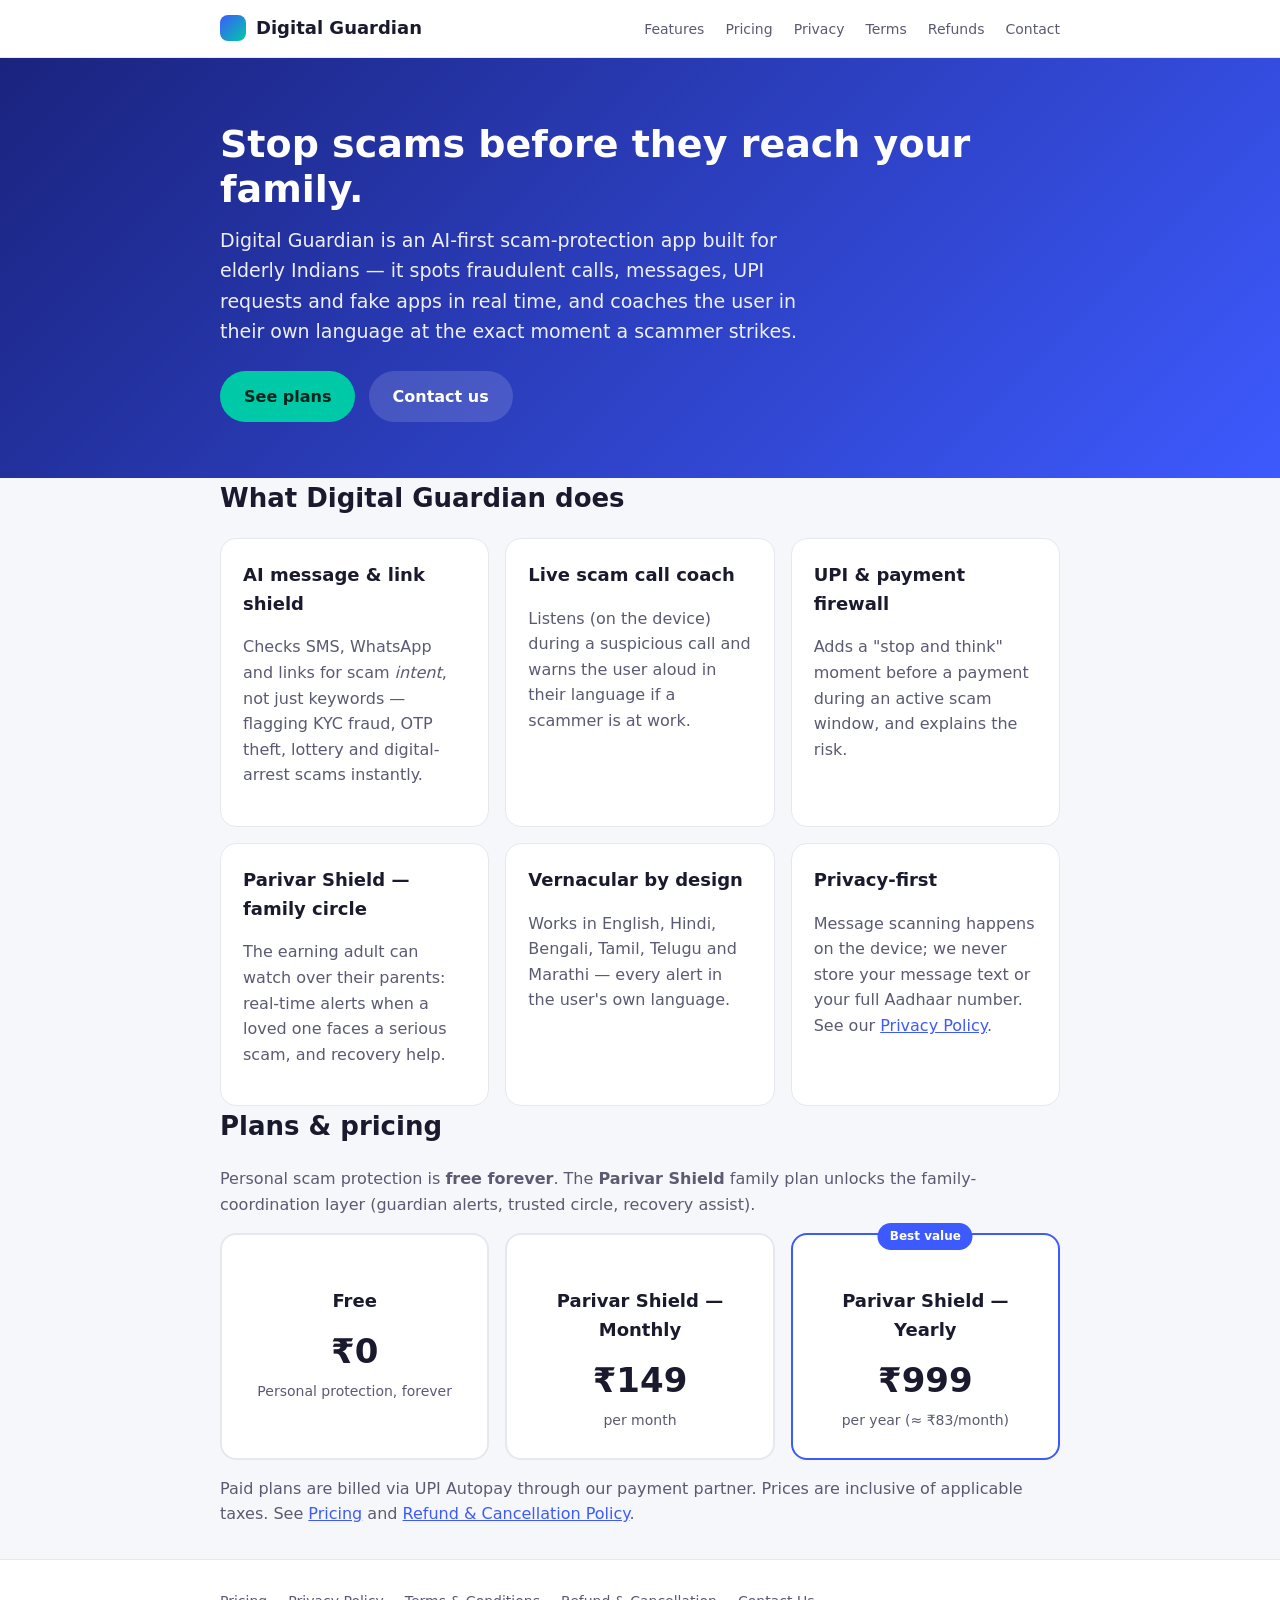
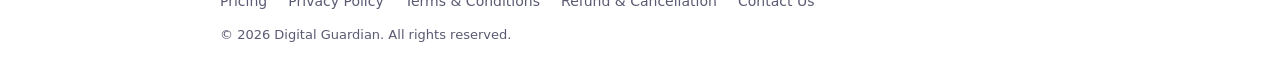
==== index.html @ ddc05018 "Digital Guardian verification website for Razorpay activation Static site with all six sections Razo" ====
<!DOCTYPE html>
<html lang="en">
<head>
  <meta charset="UTF-8" />
  <meta name="viewport" content="width=device-width, initial-scale=1.0" />
  <title>Digital Guardian — AI scam protection for Indian families</title>
  <meta name="description" content="Digital Guardian protects elderly Indians from scams with on-device AI, real-time call & message coaching, and a family safety circle. Free personal protection; Parivar Shield family plan ₹149/month or ₹999/year." />
  <link rel="stylesheet" href="styles.css" />
</head>
<body>
  <header>
    <nav>
      <a class="brand" href="index.html"><span class="dot"></span> Digital Guardian</a>
      <div class="links">
        <a href="index.html#features">Features</a>
        <a href="pricing.html">Pricing</a>
        <a href="privacy.html">Privacy</a>
        <a href="terms.html">Terms</a>
        <a href="refunds.html">Refunds</a>
        <a href="contact.html">Contact</a>
      </div>
    </nav>
  </header>

  <div class="hero">
    <div class="container">
      <h1>Stop scams before they reach your family.</h1>
      <p>Digital Guardian is an AI-first scam-protection app built for elderly Indians — it spots fraudulent calls, messages, UPI requests and fake apps in real time, and coaches the user in their own language at the exact moment a scammer strikes.</p>
      <a class="btn" href="pricing.html">See plans</a>
      <a class="btn secondary" href="contact.html">Contact us</a>
    </div>
  </div>

  <section id="features" class="container">
    <h2>What Digital Guardian does</h2>
    <div class="grid">
      <div class="card">
        <h3>AI message &amp; link shield</h3>
        <p class="muted">Checks SMS, WhatsApp and links for scam <em>intent</em>, not just keywords — flagging KYC fraud, OTP theft, lottery and digital-arrest scams instantly.</p>
      </div>
      <div class="card">
        <h3>Live scam call coach</h3>
        <p class="muted">Listens (on the device) during a suspicious call and warns the user aloud in their language if a scammer is at work.</p>
      </div>
      <div class="card">
        <h3>UPI &amp; payment firewall</h3>
        <p class="muted">Adds a "stop and think" moment before a payment during an active scam window, and explains the risk.</p>
      </div>
      <div class="card">
        <h3>Parivar Shield — family circle</h3>
        <p class="muted">The earning adult can watch over their parents: real-time alerts when a loved one faces a serious scam, and recovery help.</p>
      </div>
      <div class="card">
        <h3>Vernacular by design</h3>
        <p class="muted">Works in English, Hindi, Bengali, Tamil, Telugu and Marathi — every alert in the user's own language.</p>
      </div>
      <div class="card">
        <h3>Privacy-first</h3>
        <p class="muted">Message scanning happens on the device; we never store your message text or your full Aadhaar number. See our <a href="privacy.html">Privacy Policy</a>.</p>
      </div>
    </div>
  </section>

  <section class="container">
    <h2>Plans &amp; pricing</h2>
    <p class="muted">Personal scam protection is <strong>free forever</strong>. The <strong>Parivar Shield</strong> family plan unlocks the family-coordination layer (guardian alerts, trusted circle, recovery assist).</p>
    <div class="plans">
      <div class="plan">
        <h3>Free</h3>
        <div class="price">₹0</div>
        <div class="per">Personal protection, forever</div>
      </div>
      <div class="plan">
        <h3>Parivar Shield — Monthly</h3>
        <div class="price">₹149</div>
        <div class="per">per month</div>
      </div>
      <div class="plan best">
        <span class="tag">Best value</span>
        <h3>Parivar Shield — Yearly</h3>
        <div class="price">₹999</div>
        <div class="per">per year (≈ ₹83/month)</div>
      </div>
    </div>
    <p class="muted" style="margin-top:16px">Paid plans are billed via UPI Autopay through our payment partner. Prices are inclusive of applicable taxes. See <a href="pricing.html">Pricing</a> and <a href="refunds.html">Refund &amp; Cancellation Policy</a>.</p>
  </section>

  <footer>
    <div class="container">
      <div class="links">
        <a href="pricing.html">Pricing</a>
        <a href="privacy.html">Privacy Policy</a>
        <a href="terms.html">Terms &amp; Conditions</a>
        <a href="refunds.html">Refund &amp; Cancellation</a>
        <a href="contact.html">Contact Us</a>
      </div>
      <div class="copy">© 2026 Digital Guardian. All rights reserved.</div>
    </div>
  </footer>
</body>
</html>
---- styles.css ----
:root {
  --indigo: #3D5AFE;
  --indigo-dark: #1A237E;
  --teal: #00C9A7;
  --ink: #1A1A2E;
  --muted: #5A5A72;
  --bg: #F6F7FB;
  --card: #FFFFFF;
  --border: #E6E8F0;
  --radius: 16px;
}
* { box-sizing: border-box; }
body {
  margin: 0;
  font-family: -apple-system, "Segoe UI", Roboto, "Noto Sans", system-ui, sans-serif;
  color: var(--ink);
  background: var(--bg);
  line-height: 1.6;
}
a { color: var(--indigo); }
.container { max-width: 880px; margin: 0 auto; padding: 0 20px; }

/* Header / nav */
header {
  background: var(--card);
  border-bottom: 1px solid var(--border);
  position: sticky; top: 0; z-index: 10;
}
nav {
  display: flex; align-items: center; justify-content: space-between;
  padding: 14px 20px; max-width: 880px; margin: 0 auto; flex-wrap: wrap; gap: 8px;
}
.brand { display: flex; align-items: center; gap: 10px; font-weight: 700; font-size: 18px; color: var(--ink); text-decoration: none; }
.brand .dot { width: 26px; height: 26px; border-radius: 8px; background: linear-gradient(135deg, var(--indigo), var(--teal)); display: inline-block; }
nav .links a { color: var(--muted); text-decoration: none; margin-left: 16px; font-size: 14px; font-weight: 500; }
nav .links a:hover { color: var(--indigo); }

/* Hero */
.hero { background: linear-gradient(135deg, var(--indigo-dark), var(--indigo)); color: #fff; padding: 64px 0 56px; }
.hero h1 { font-size: 38px; margin: 0 0 12px; line-height: 1.2; }
.hero p { font-size: 19px; opacity: 0.92; margin: 0 0 24px; max-width: 620px; }
.btn { display: inline-block; background: var(--teal); color: #03241d; font-weight: 700; padding: 13px 24px; border-radius: 999px; text-decoration: none; }
.btn.secondary { background: rgba(255,255,255,0.14); color: #fff; margin-left: 8px; }

/* Sections */
section { padding: 48px 0; }
h2 { font-size: 26px; margin: 0 0 18px; }
h3 { font-size: 18px; margin: 26px 0 8px; }
.grid { display: grid; grid-template-columns: repeat(auto-fit, minmax(220px, 1fr)); gap: 16px; }
.card { background: var(--card); border: 1px solid var(--border); border-radius: var(--radius); padding: 22px; }
.card h3 { margin-top: 0; }
.muted { color: var(--muted); }

/* Pricing */
.plans { display: grid; grid-template-columns: repeat(auto-fit, minmax(240px, 1fr)); gap: 16px; }
.plan { background: var(--card); border: 2px solid var(--border); border-radius: var(--radius); padding: 26px; text-align: center; }
.plan.best { border-color: var(--indigo); position: relative; }
.plan .price { font-size: 34px; font-weight: 800; margin: 8px 0 2px; }
.plan .per { color: var(--muted); font-size: 14px; }
.tag { position: absolute; top: -12px; left: 50%; transform: translateX(-50%); background: var(--indigo); color: #fff; font-size: 12px; font-weight: 700; padding: 4px 12px; border-radius: 999px; }

/* Legal pages */
.legal { background: var(--card); border: 1px solid var(--border); border-radius: var(--radius); padding: 32px; margin: 32px 0; }
.legal h1 { font-size: 30px; margin-top: 0; }
.legal h2 { font-size: 20px; margin-top: 28px; }
.legal .updated { color: var(--muted); font-size: 14px; margin-bottom: 24px; }
.placeholder { background: #FFF4D6; border-radius: 4px; padding: 1px 6px; font-weight: 600; }
table.facts { width: 100%; border-collapse: collapse; }
table.facts td { padding: 8px 10px; border-bottom: 1px solid var(--border); vertical-align: top; }
table.facts td:first-child { font-weight: 600; width: 180px; }

/* Footer */
footer { border-top: 1px solid var(--border); background: var(--card); padding: 28px 0; margin-top: 32px; }
footer .links a { color: var(--muted); text-decoration: none; margin-right: 16px; font-size: 14px; }
footer .copy { color: var(--muted); font-size: 13px; margin-top: 12px; }
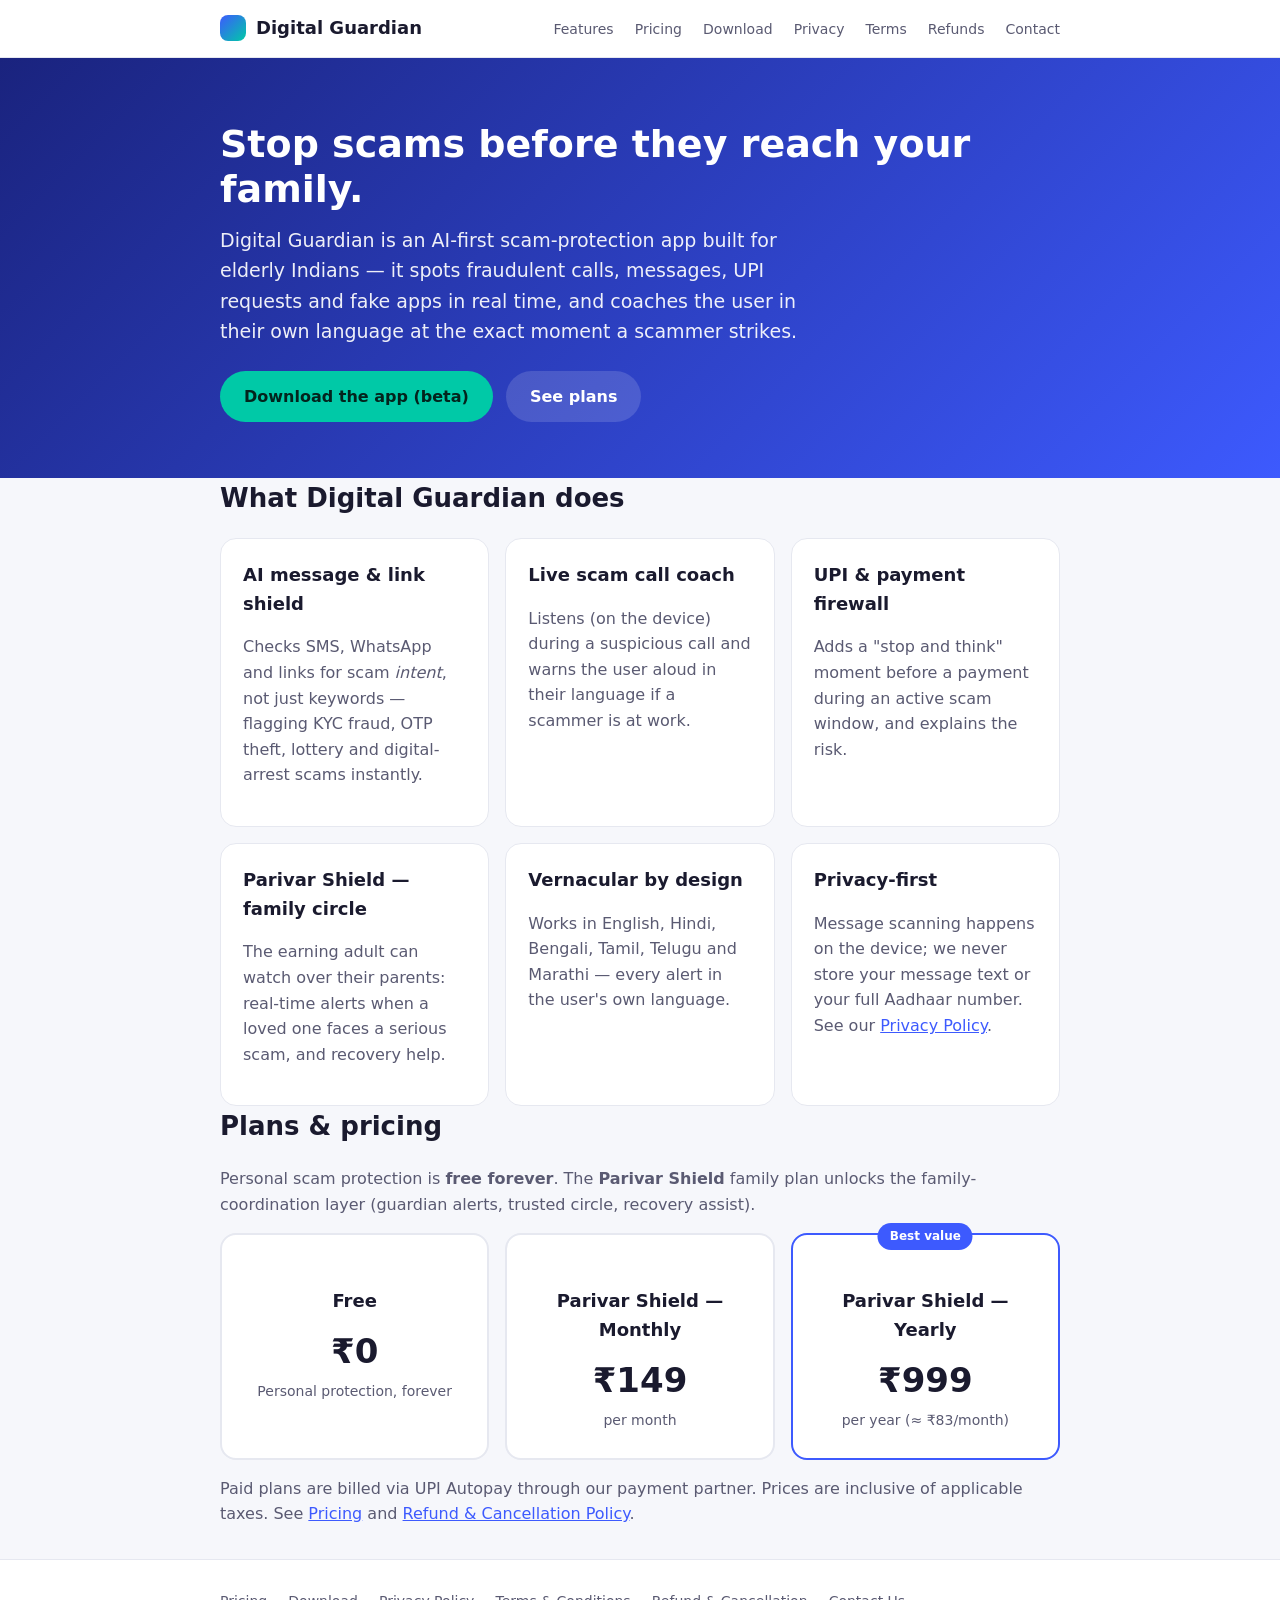
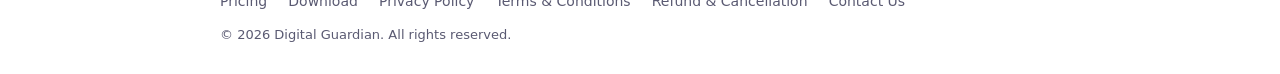
==== commit 04356c00: "Add Download page + nav/footer links; hero CTA now points to the beta download Co-Authored-By: Claud" ====
--- a/index.html
+++ b/index.html
@@ -14,6 +14,7 @@
       <div class="links">
         <a href="index.html#features">Features</a>
         <a href="pricing.html">Pricing</a>
+        <a href="download.html">Download</a>
         <a href="privacy.html">Privacy</a>
         <a href="terms.html">Terms</a>
         <a href="refunds.html">Refunds</a>
@@ -26,8 +27,8 @@
     <div class="container">
       <h1>Stop scams before they reach your family.</h1>
       <p>Digital Guardian is an AI-first scam-protection app built for elderly Indians — it spots fraudulent calls, messages, UPI requests and fake apps in real time, and coaches the user in their own language at the exact moment a scammer strikes.</p>
-      <a class="btn" href="pricing.html">See plans</a>
-      <a class="btn secondary" href="contact.html">Contact us</a>
+      <a class="btn" href="download.html">Download the app (beta)</a>
+      <a class="btn secondary" href="pricing.html">See plans</a>
     </div>
   </div>
 
@@ -89,6 +90,7 @@
     <div class="container">
       <div class="links">
         <a href="pricing.html">Pricing</a>
+        <a href="download.html">Download</a>
         <a href="privacy.html">Privacy Policy</a>
         <a href="terms.html">Terms &amp; Conditions</a>
         <a href="refunds.html">Refund &amp; Cancellation</a>
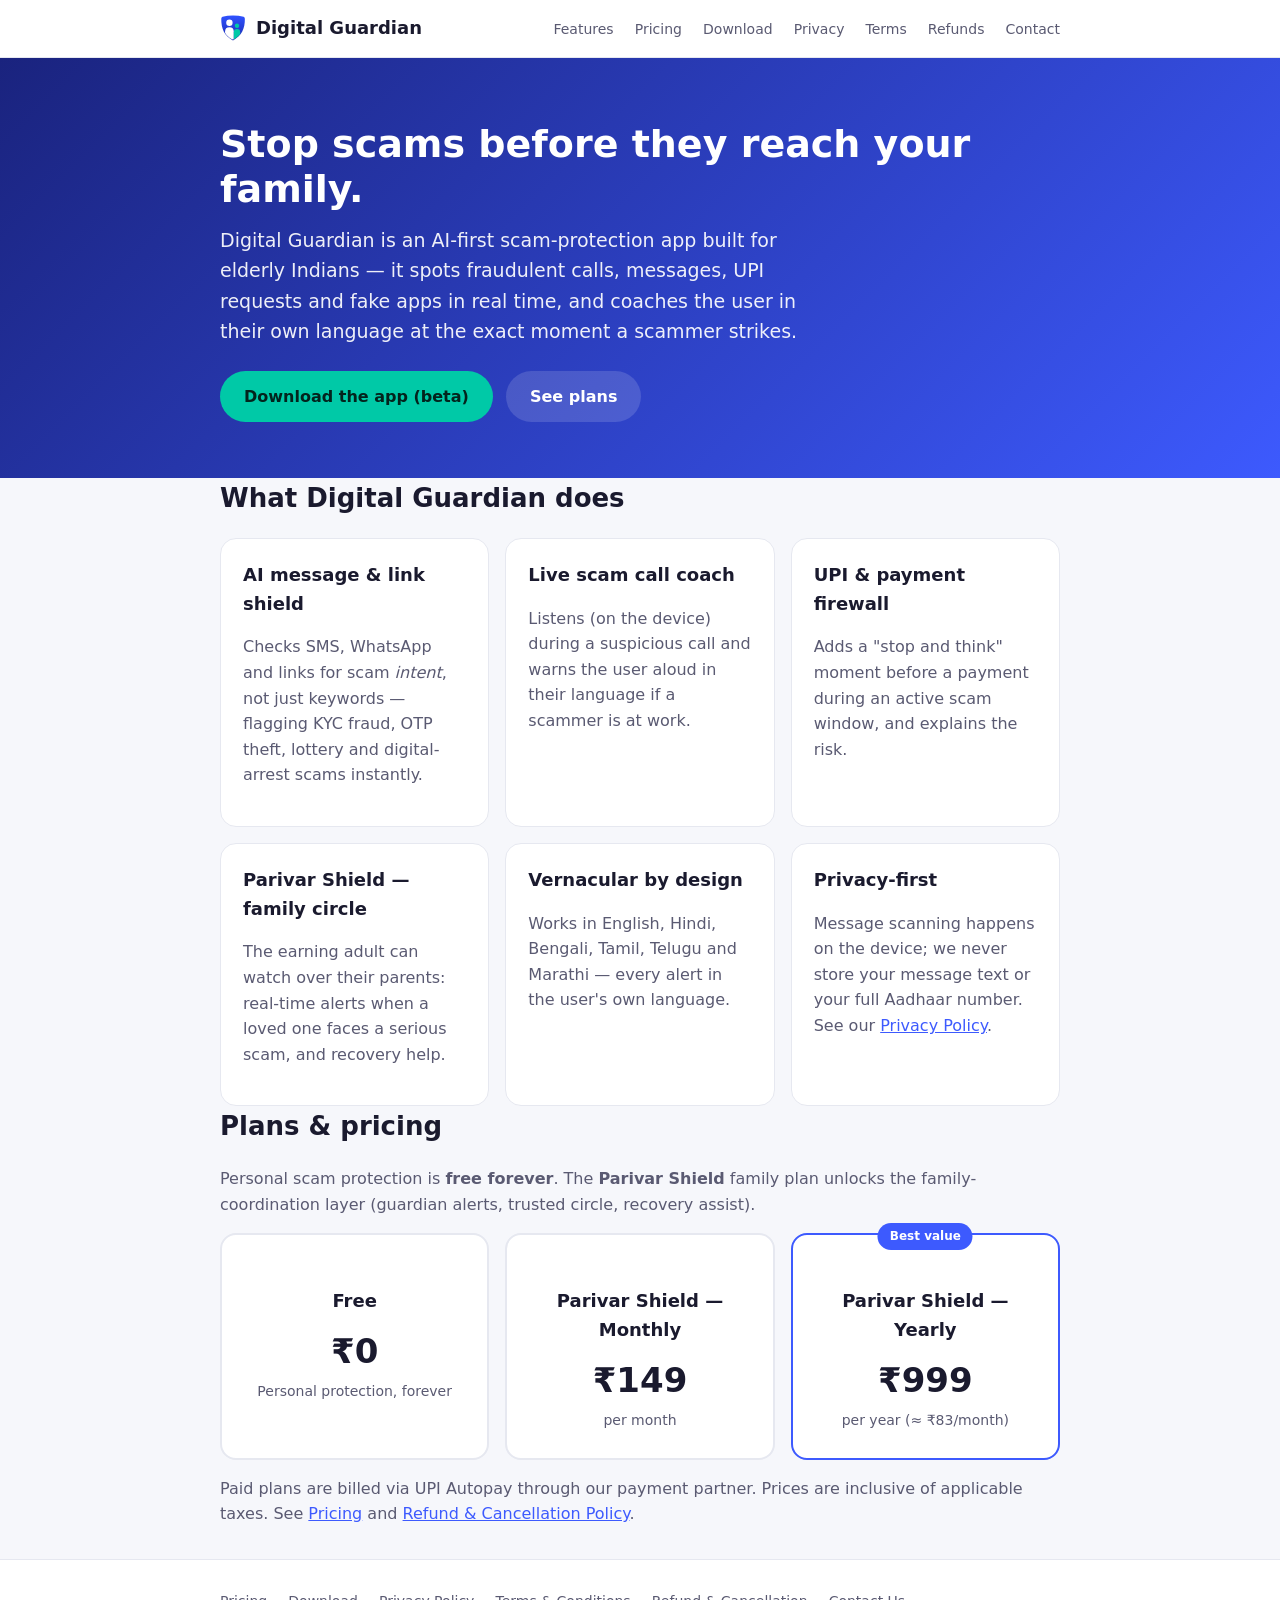
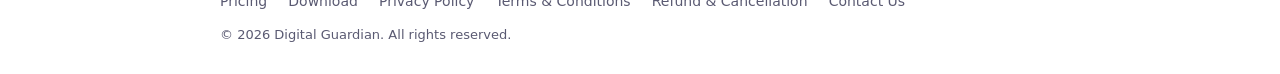
==== commit 4b6cdd53: "New 'Guardian Embrace' logo: SVG mark in nav + favicon on all pages Co-Authored-By: Claude Fable 5 <" ====
--- a/index.html
+++ b/index.html
@@ -5,12 +5,13 @@
   <meta name="viewport" content="width=device-width, initial-scale=1.0" />
   <title>Digital Guardian — AI scam protection for Indian families</title>
   <meta name="description" content="Digital Guardian protects elderly Indians from scams with on-device AI, real-time call & message coaching, and a family safety circle. Free personal protection; Parivar Shield family plan ₹149/month or ₹999/year." />
+  <link rel="icon" type="image/png" href="favicon.png" />
   <link rel="stylesheet" href="styles.css" />
 </head>
 <body>
   <header>
     <nav>
-      <a class="brand" href="index.html"><span class="dot"></span> Digital Guardian</a>
+      <a class="brand" href="index.html"><img class="mark" src="logo.svg" alt="" width="26" height="26"/> Digital Guardian</a>
       <div class="links">
         <a href="index.html#features">Features</a>
         <a href="pricing.html">Pricing</a>
--- a/styles.css
+++ b/styles.css
@@ -32,6 +32,7 @@
 }
 .brand { display: flex; align-items: center; gap: 10px; font-weight: 700; font-size: 18px; color: var(--ink); text-decoration: none; }
 .brand .dot { width: 26px; height: 26px; border-radius: 8px; background: linear-gradient(135deg, var(--indigo), var(--teal)); display: inline-block; }
+.brand .mark { width: 26px; height: 26px; display: inline-block; }
 nav .links a { color: var(--muted); text-decoration: none; margin-left: 16px; font-size: 14px; font-weight: 500; }
 nav .links a:hover { color: var(--indigo); }
 
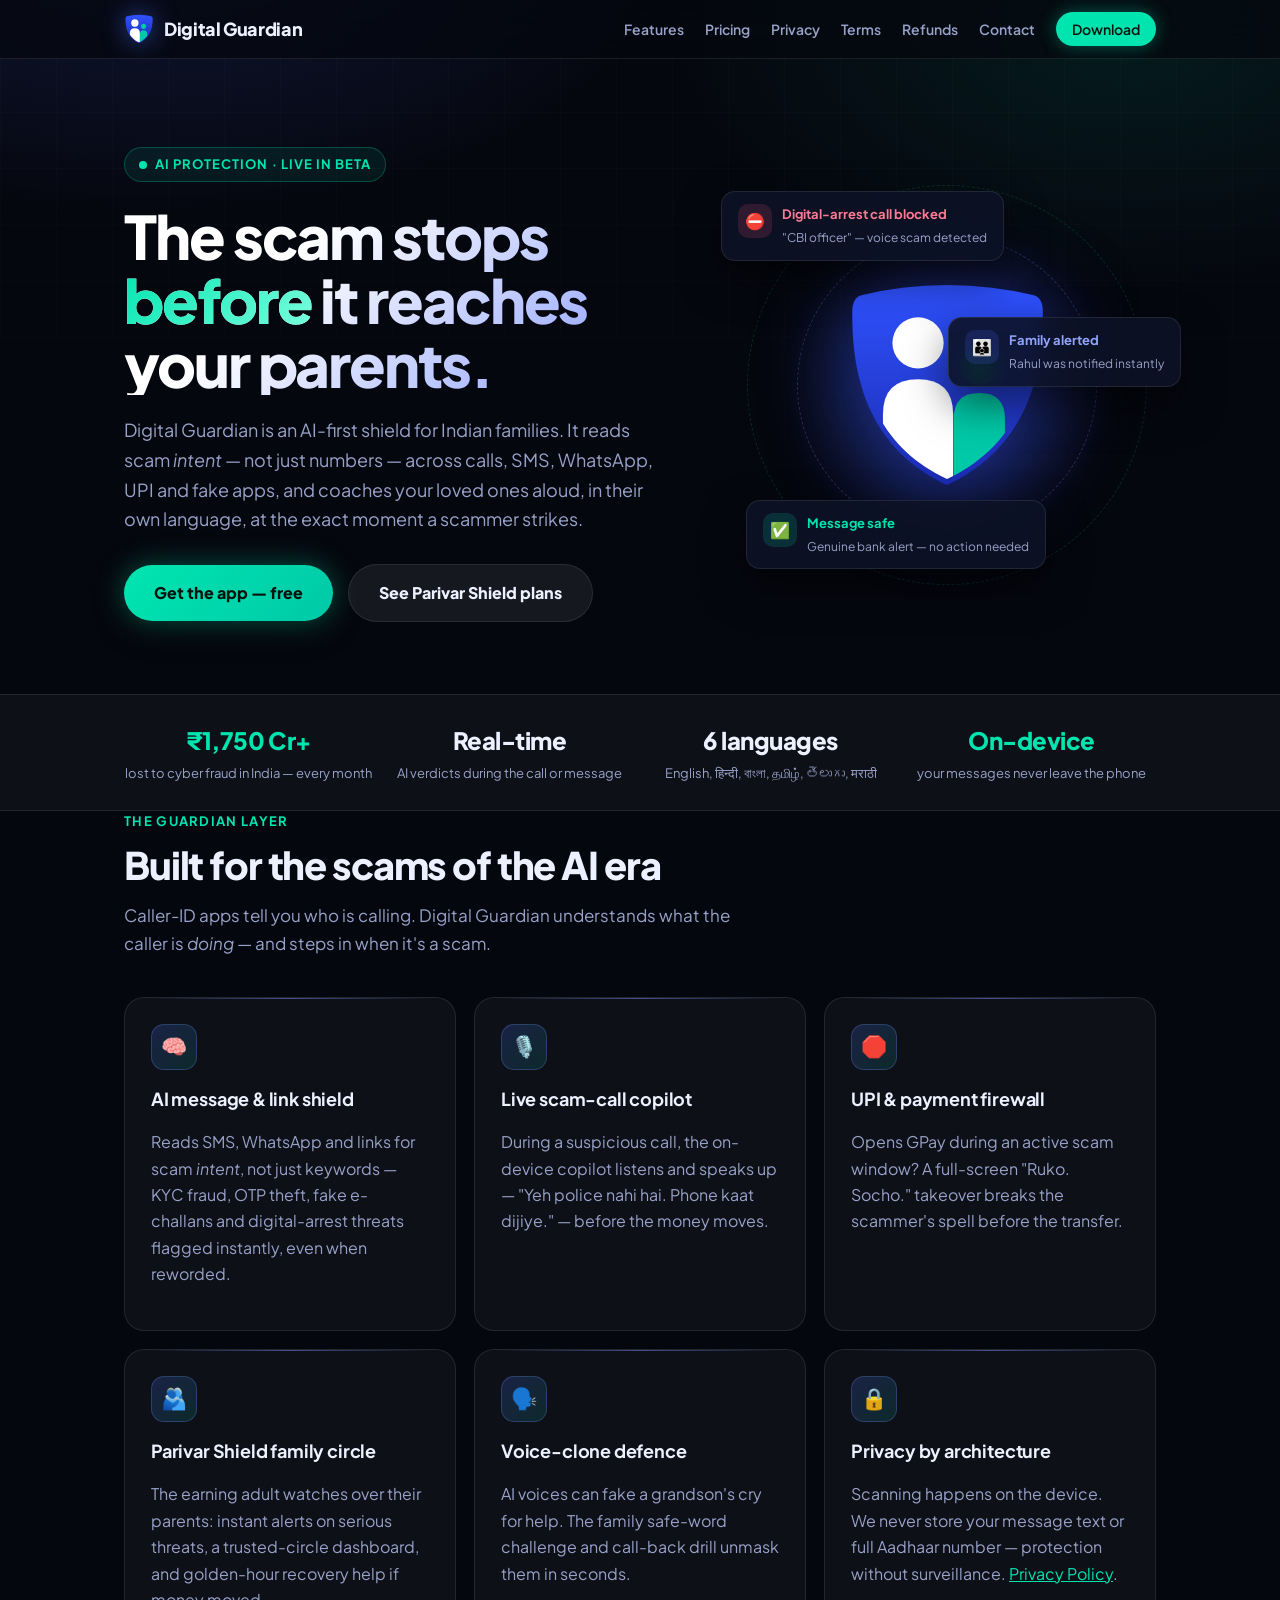
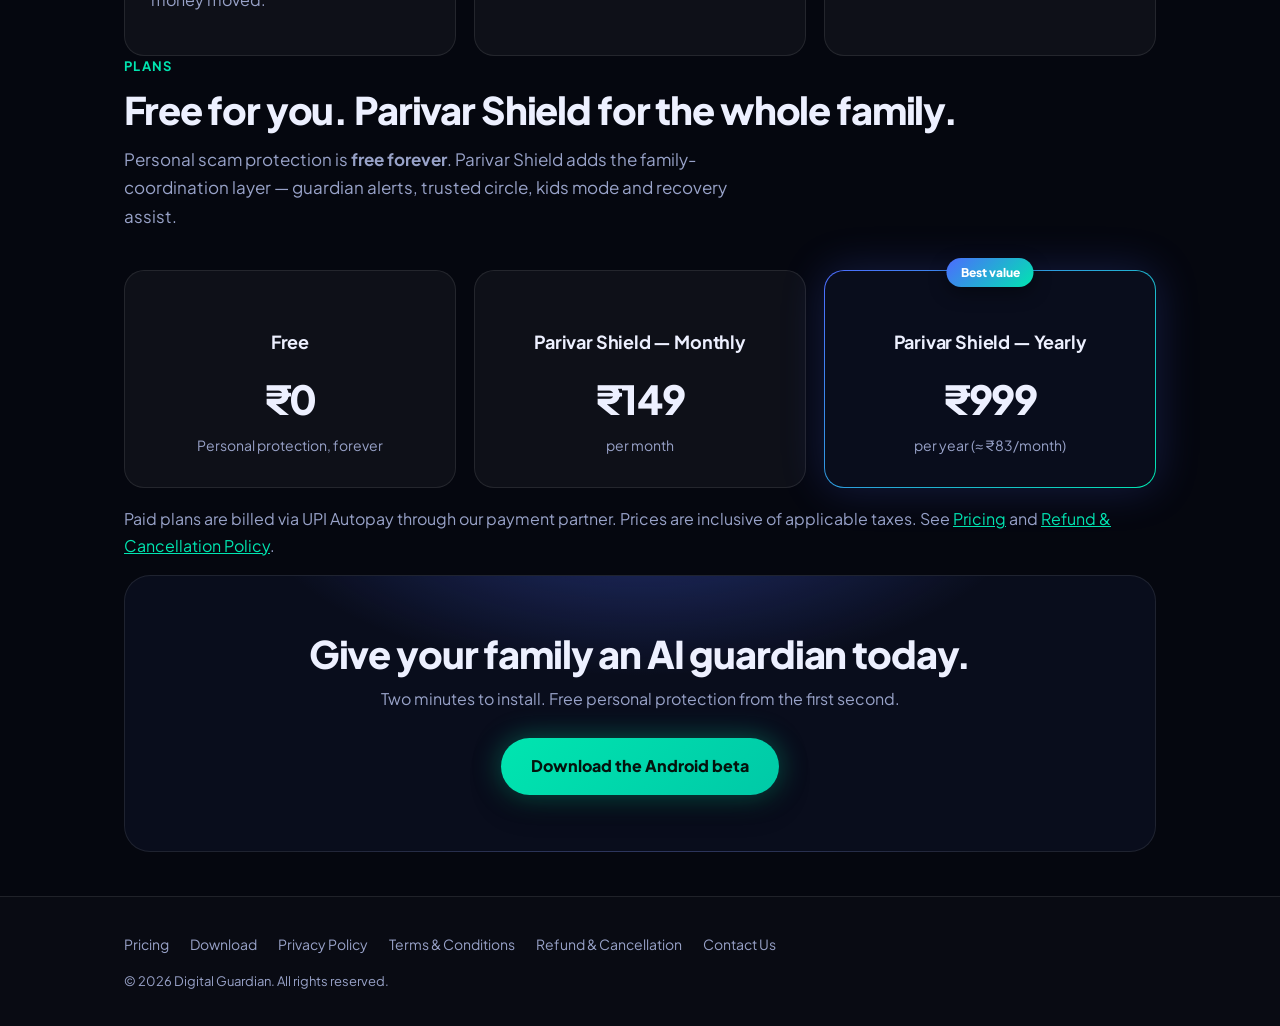
==== commit ddc35515: "Next-gen dark redesign: glowing hero with live-defence visual, glass cards, stat strip, scroll revea" ====
--- a/index.html
+++ b/index.html
@@ -11,80 +11,127 @@
 <body>
   <header>
     <nav>
-      <a class="brand" href="index.html"><img class="mark" src="logo.svg" alt="" width="26" height="26"/> Digital Guardian</a>
+      <a class="brand" href="index.html"><img class="mark" src="logo.svg" alt="" width="30" height="30"/> Digital Guardian</a>
       <div class="links">
         <a href="index.html#features">Features</a>
         <a href="pricing.html">Pricing</a>
-        <a href="download.html">Download</a>
         <a href="privacy.html">Privacy</a>
         <a href="terms.html">Terms</a>
         <a href="refunds.html">Refunds</a>
         <a href="contact.html">Contact</a>
+        <a class="cta" href="download.html">Download</a>
       </div>
     </nav>
   </header>
 
   <div class="hero">
     <div class="container">
-      <h1>Stop scams before they reach your family.</h1>
-      <p>Digital Guardian is an AI-first scam-protection app built for elderly Indians — it spots fraudulent calls, messages, UPI requests and fake apps in real time, and coaches the user in their own language at the exact moment a scammer strikes.</p>
-      <a class="btn" href="download.html">Download the app (beta)</a>
-      <a class="btn secondary" href="pricing.html">See plans</a>
+      <div>
+        <span class="eyebrow"><span class="pulse"></span> AI protection · Live in beta</span>
+        <h1>The scam stops <span class="accent">before</span> it reaches your parents.</h1>
+        <p>Digital Guardian is an AI-first shield for Indian families. It reads scam <em>intent</em> — not just numbers — across calls, SMS, WhatsApp, UPI and fake apps, and coaches your loved ones aloud, in their own language, at the exact moment a scammer strikes.</p>
+        <a class="btn" href="download.html">Get the app — free</a>
+        <a class="btn secondary" href="pricing.html">See Parivar Shield plans</a>
+      </div>
+      <div class="defence" aria-hidden="true">
+        <div class="halo"></div>
+        <div class="ring r1"></div>
+        <div class="ring r2"></div>
+        <img class="shield-img" src="logo.svg" alt="" />
+        <div class="alert-card blocked">
+          <div class="ico">⛔</div>
+          <div><p class="t">Digital-arrest call blocked</p><p class="s">"CBI officer" — voice scam detected</p></div>
+        </div>
+        <div class="alert-card family">
+          <div class="ico">👪</div>
+          <div><p class="t">Family alerted</p><p class="s">Rahul was notified instantly</p></div>
+        </div>
+        <div class="alert-card safe">
+          <div class="ico">✅</div>
+          <div><p class="t">Message safe</p><p class="s">Genuine bank alert — no action needed</p></div>
+        </div>
+      </div>
+    </div>
+  </div>
+
+  <div class="stats">
+    <div class="container">
+      <div class="stat"><div class="n"><span class="hl">₹1,750 Cr+</span></div><div class="l">lost to cyber fraud in India — every month</div></div>
+      <div class="stat"><div class="n">Real-time</div><div class="l">AI verdicts during the call or message</div></div>
+      <div class="stat"><div class="n">6 languages</div><div class="l">English, हिन्दी, বাংলা, தமிழ், తెలుగు, मराठी</div></div>
+      <div class="stat"><div class="n"><span class="hl">On-device</span></div><div class="l">your messages never leave the phone</div></div>
     </div>
   </div>
 
   <section id="features" class="container">
-    <h2>What Digital Guardian does</h2>
+    <p class="kicker">The Guardian layer</p>
+    <h2>Built for the scams of the AI era</h2>
+    <p class="lede">Caller-ID apps tell you who is calling. Digital Guardian understands what the caller is <em>doing</em> — and steps in when it's a scam.</p>
     <div class="grid">
-      <div class="card">
+      <div class="card" data-reveal>
+        <div class="icon">🧠</div>
         <h3>AI message &amp; link shield</h3>
-        <p class="muted">Checks SMS, WhatsApp and links for scam <em>intent</em>, not just keywords — flagging KYC fraud, OTP theft, lottery and digital-arrest scams instantly.</p>
+        <p class="muted">Reads SMS, WhatsApp and links for scam <em>intent</em>, not just keywords — KYC fraud, OTP theft, fake e-challans and digital-arrest threats flagged instantly, even when reworded.</p>
       </div>
-      <div class="card">
-        <h3>Live scam call coach</h3>
-        <p class="muted">Listens (on the device) during a suspicious call and warns the user aloud in their language if a scammer is at work.</p>
+      <div class="card" data-reveal>
+        <div class="icon">🎙️</div>
+        <h3>Live scam-call copilot</h3>
+        <p class="muted">During a suspicious call, the on-device copilot listens and speaks up — "Yeh police nahi hai. Phone kaat dijiye." — before the money moves.</p>
       </div>
-      <div class="card">
+      <div class="card" data-reveal>
+        <div class="icon">🛑</div>
         <h3>UPI &amp; payment firewall</h3>
-        <p class="muted">Adds a "stop and think" moment before a payment during an active scam window, and explains the risk.</p>
+        <p class="muted">Opens GPay during an active scam window? A full-screen "Ruko. Socho." takeover breaks the scammer's spell before the transfer.</p>
       </div>
-      <div class="card">
-        <h3>Parivar Shield — family circle</h3>
-        <p class="muted">The earning adult can watch over their parents: real-time alerts when a loved one faces a serious scam, and recovery help.</p>
+      <div class="card" data-reveal>
+        <div class="icon">🫂</div>
+        <h3>Parivar Shield family circle</h3>
+        <p class="muted">The earning adult watches over their parents: instant alerts on serious threats, a trusted-circle dashboard, and golden-hour recovery help if money moved.</p>
       </div>
-      <div class="card">
-        <h3>Vernacular by design</h3>
-        <p class="muted">Works in English, Hindi, Bengali, Tamil, Telugu and Marathi — every alert in the user's own language.</p>
+      <div class="card" data-reveal>
+        <div class="icon">🗣️</div>
+        <h3>Voice-clone defence</h3>
+        <p class="muted">AI voices can fake a grandson's cry for help. The family safe-word challenge and call-back drill unmask them in seconds.</p>
       </div>
-      <div class="card">
-        <h3>Privacy-first</h3>
-        <p class="muted">Message scanning happens on the device; we never store your message text or your full Aadhaar number. See our <a href="privacy.html">Privacy Policy</a>.</p>
+      <div class="card" data-reveal>
+        <div class="icon">🔒</div>
+        <h3>Privacy by architecture</h3>
+        <p class="muted">Scanning happens on the device. We never store your message text or full Aadhaar number — protection without surveillance. <a href="privacy.html">Privacy Policy</a>.</p>
       </div>
     </div>
   </section>
 
   <section class="container">
-    <h2>Plans &amp; pricing</h2>
-    <p class="muted">Personal scam protection is <strong>free forever</strong>. The <strong>Parivar Shield</strong> family plan unlocks the family-coordination layer (guardian alerts, trusted circle, recovery assist).</p>
+    <p class="kicker">Plans</p>
+    <h2>Free for you. Parivar Shield for the whole family.</h2>
+    <p class="lede">Personal scam protection is <strong>free forever</strong>. Parivar Shield adds the family-coordination layer — guardian alerts, trusted circle, kids mode and recovery assist.</p>
     <div class="plans">
-      <div class="plan">
+      <div class="plan" data-reveal>
         <h3>Free</h3>
         <div class="price">₹0</div>
         <div class="per">Personal protection, forever</div>
       </div>
-      <div class="plan">
+      <div class="plan" data-reveal>
         <h3>Parivar Shield — Monthly</h3>
         <div class="price">₹149</div>
         <div class="per">per month</div>
       </div>
-      <div class="plan best">
+      <div class="plan best" data-reveal>
         <span class="tag">Best value</span>
         <h3>Parivar Shield — Yearly</h3>
         <div class="price">₹999</div>
         <div class="per">per year (≈ ₹83/month)</div>
       </div>
     </div>
-    <p class="muted" style="margin-top:16px">Paid plans are billed via UPI Autopay through our payment partner. Prices are inclusive of applicable taxes. See <a href="pricing.html">Pricing</a> and <a href="refunds.html">Refund &amp; Cancellation Policy</a>.</p>
+    <p class="muted" style="margin-top:18px">Paid plans are billed via UPI Autopay through our payment partner. Prices are inclusive of applicable taxes. See <a href="pricing.html">Pricing</a> and <a href="refunds.html">Refund &amp; Cancellation Policy</a>.</p>
+  </section>
+
+  <section class="container">
+    <div class="cta-band" data-reveal>
+      <h2>Give your family an AI guardian today.</h2>
+      <p>Two minutes to install. Free personal protection from the first second.</p>
+      <a class="btn" href="download.html">Download the Android beta</a>
+    </div>
   </section>
 
   <footer>
@@ -100,5 +147,7 @@
       <div class="copy">© 2026 Digital Guardian. All rights reserved.</div>
     </div>
   </footer>
+
+  <script src="site.js" defer></script>
 </body>
 </html>
--- a/styles.css
+++ b/styles.css
@@ -1,76 +1,267 @@
+/* Digital Guardian — next-gen security design system (dark) */
+@import url('https://fonts.googleapis.com/css2?family=Plus+Jakarta+Sans:wght@400;500;600;700;800&display=swap');
+
 :root {
-  --indigo: #3D5AFE;
-  --indigo-dark: #1A237E;
-  --teal: #00C9A7;
-  --ink: #1A1A2E;
-  --muted: #5A5A72;
-  --bg: #F6F7FB;
-  --card: #FFFFFF;
-  --border: #E6E8F0;
-  --radius: 16px;
-}
+  --indigo: #4D6BFF;
+  --indigo-deep: #2540D9;
+  --teal: #00E5B0;
+  --danger: #FF5470;
+  --amber: #FFC24D;
+  --bg: #05070F;
+  --bg-2: #090D1C;
+  --ink: #EDF0FF;
+  --muted: #98A2C8;
+  --surface: rgba(255, 255, 255, 0.04);
+  --surface-2: rgba(255, 255, 255, 0.07);
+  --border: rgba(255, 255, 255, 0.09);
+  --radius: 20px;
+}
+
 * { box-sizing: border-box; }
+html { scroll-behavior: smooth; }
 body {
   margin: 0;
-  font-family: -apple-system, "Segoe UI", Roboto, "Noto Sans", system-ui, sans-serif;
+  font-family: "Plus Jakarta Sans", -apple-system, "Segoe UI", Roboto, "Noto Sans", system-ui, sans-serif;
   color: var(--ink);
   background: var(--bg);
-  line-height: 1.6;
-}
-a { color: var(--indigo); }
-.container { max-width: 880px; margin: 0 auto; padding: 0 20px; }
+  line-height: 1.65;
+  -webkit-font-smoothing: antialiased;
+}
+a { color: var(--teal); }
+.container { max-width: 1080px; margin: 0 auto; padding: 0 24px; }
+
+/* Ambient background: faint grid + glow fields */
+body::before {
+  content: "";
+  position: fixed; inset: 0; z-index: -2; pointer-events: none;
+  background:
+    radial-gradient(900px 480px at 12% -8%, rgba(77, 107, 255, 0.16), transparent 60%),
+    radial-gradient(760px 420px at 88% 4%, rgba(0, 229, 176, 0.09), transparent 60%),
+    var(--bg);
+}
+body::after {
+  content: "";
+  position: fixed; inset: 0; z-index: -1; pointer-events: none;
+  background-image:
+    linear-gradient(rgba(255,255,255,0.025) 1px, transparent 1px),
+    linear-gradient(90deg, rgba(255,255,255,0.025) 1px, transparent 1px);
+  background-size: 56px 56px;
+  mask-image: linear-gradient(to bottom, rgba(0,0,0,0.9), transparent 70%);
+  -webkit-mask-image: linear-gradient(to bottom, rgba(0,0,0,0.9), transparent 70%);
+}
 
 /* Header / nav */
 header {
-  background: var(--card);
+  position: sticky; top: 0; z-index: 50;
+  background: rgba(5, 7, 15, 0.72);
+  backdrop-filter: blur(14px);
+  -webkit-backdrop-filter: blur(14px);
   border-bottom: 1px solid var(--border);
-  position: sticky; top: 0; z-index: 10;
 }
 nav {
   display: flex; align-items: center; justify-content: space-between;
-  padding: 14px 20px; max-width: 880px; margin: 0 auto; flex-wrap: wrap; gap: 8px;
-}
-.brand { display: flex; align-items: center; gap: 10px; font-weight: 700; font-size: 18px; color: var(--ink); text-decoration: none; }
-.brand .dot { width: 26px; height: 26px; border-radius: 8px; background: linear-gradient(135deg, var(--indigo), var(--teal)); display: inline-block; }
-.brand .mark { width: 26px; height: 26px; display: inline-block; }
-nav .links a { color: var(--muted); text-decoration: none; margin-left: 16px; font-size: 14px; font-weight: 500; }
-nav .links a:hover { color: var(--indigo); }
+  padding: 14px 24px; max-width: 1080px; margin: 0 auto; flex-wrap: wrap; gap: 8px;
+}
+.brand { display: flex; align-items: center; gap: 10px; font-weight: 800; font-size: 18px; color: var(--ink); text-decoration: none; letter-spacing: -0.02em; }
+.brand .mark { width: 30px; height: 30px; display: inline-block; filter: drop-shadow(0 0 12px rgba(77,107,255,0.55)); }
+nav .links a { color: var(--muted); text-decoration: none; margin-left: 18px; font-size: 14px; font-weight: 600; transition: color .2s; }
+nav .links a:hover { color: var(--ink); }
+nav .links a.cta {
+  color: #04130D; background: var(--teal); padding: 8px 16px; border-radius: 999px;
+  box-shadow: 0 0 18px rgba(0, 229, 176, 0.35);
+}
+nav .links a.cta:hover { color: #04130D; filter: brightness(1.08); }
 
 /* Hero */
-.hero { background: linear-gradient(135deg, var(--indigo-dark), var(--indigo)); color: #fff; padding: 64px 0 56px; }
-.hero h1 { font-size: 38px; margin: 0 0 12px; line-height: 1.2; }
-.hero p { font-size: 19px; opacity: 0.92; margin: 0 0 24px; max-width: 620px; }
-.btn { display: inline-block; background: var(--teal); color: #03241d; font-weight: 700; padding: 13px 24px; border-radius: 999px; text-decoration: none; }
-.btn.secondary { background: rgba(255,255,255,0.14); color: #fff; margin-left: 8px; }
+.hero { position: relative; padding: 88px 0 72px; overflow: hidden; }
+.hero .container { display: grid; grid-template-columns: 1.15fr 0.85fr; gap: 48px; align-items: center; }
+.eyebrow {
+  display: inline-flex; align-items: center; gap: 8px;
+  font-size: 13px; font-weight: 700; letter-spacing: 0.08em; text-transform: uppercase;
+  color: var(--teal); background: rgba(0, 229, 176, 0.08);
+  border: 1px solid rgba(0, 229, 176, 0.25);
+  padding: 6px 14px; border-radius: 999px; margin-bottom: 22px;
+}
+.eyebrow .pulse {
+  width: 8px; height: 8px; border-radius: 50%; background: var(--teal);
+  box-shadow: 0 0 0 0 rgba(0, 229, 176, 0.6); animation: pulse 2s infinite;
+}
+@keyframes pulse {
+  0% { box-shadow: 0 0 0 0 rgba(0, 229, 176, 0.55); }
+  70% { box-shadow: 0 0 0 10px rgba(0, 229, 176, 0); }
+  100% { box-shadow: 0 0 0 0 rgba(0, 229, 176, 0); }
+}
+.hero h1 {
+  font-size: clamp(38px, 5.4vw, 60px);
+  line-height: 1.06; margin: 0 0 20px; letter-spacing: -0.035em; font-weight: 800;
+  background: linear-gradient(135deg, #FFFFFF 30%, #A9B8FF 75%, #6E8BFF);
+  -webkit-background-clip: text; background-clip: text; color: transparent;
+}
+.hero h1 .accent { background: linear-gradient(135deg, var(--teal), #7CFFDE); -webkit-background-clip: text; background-clip: text; color: transparent; }
+.hero p { font-size: 18px; color: var(--muted); margin: 0 0 30px; max-width: 540px; }
+.btn {
+  display: inline-block; background: linear-gradient(135deg, var(--teal), #00C9A7);
+  color: #04130D; font-weight: 800; padding: 15px 30px; border-radius: 999px; text-decoration: none;
+  box-shadow: 0 0 28px rgba(0, 229, 176, 0.35), 0 10px 30px rgba(0, 0, 0, 0.4);
+  transition: transform .18s ease, box-shadow .18s ease;
+}
+.btn:hover { transform: translateY(-2px); box-shadow: 0 0 40px rgba(0, 229, 176, 0.5), 0 14px 34px rgba(0,0,0,0.5); }
+.btn.secondary {
+  background: var(--surface-2); color: var(--ink); margin-left: 12px;
+  border: 1px solid var(--border); box-shadow: none;
+}
+.btn.secondary:hover { box-shadow: 0 0 24px rgba(77, 107, 255, 0.25); }
+
+/* Hero visual: floating live-defence cards around the glowing mark */
+.defence { position: relative; min-height: 420px; }
+.defence .halo {
+  position: absolute; inset: 0; margin: auto; width: 340px; height: 340px; border-radius: 50%;
+  background: radial-gradient(circle, rgba(77,107,255,0.35), rgba(77,107,255,0.06) 55%, transparent 70%);
+  filter: blur(6px);
+  animation: halo 6s ease-in-out infinite;
+}
+@keyframes halo { 0%,100% { transform: scale(1); opacity: .9; } 50% { transform: scale(1.08); opacity: 1; } }
+.defence .shield-img {
+  position: absolute; inset: 0; margin: auto; width: 210px; height: 210px;
+  filter: drop-shadow(0 18px 44px rgba(37, 64, 217, 0.55));
+  animation: floaty 7s ease-in-out infinite;
+}
+.defence .ring {
+  position: absolute; inset: 0; margin: auto; border-radius: 50%;
+  border: 1px dashed rgba(122, 143, 255, 0.28);
+  animation: spin 40s linear infinite;
+}
+.defence .ring.r1 { width: 300px; height: 300px; }
+.defence .ring.r2 { width: 400px; height: 400px; animation-duration: 70s; animation-direction: reverse; border-color: rgba(0, 229, 176, 0.16); }
+@keyframes spin { to { transform: rotate(360deg); } }
+@keyframes floaty { 0%,100% { transform: translateY(0); } 50% { transform: translateY(-12px); } }
+
+.alert-card {
+  position: absolute; display: flex; gap: 10px; align-items: flex-start;
+  background: rgba(13, 18, 38, 0.9); border: 1px solid var(--border);
+  border-radius: 14px; padding: 12px 16px; min-width: 218px;
+  box-shadow: 0 18px 40px rgba(0, 0, 0, 0.5);
+  backdrop-filter: blur(8px); -webkit-backdrop-filter: blur(8px);
+}
+.alert-card .t { font-size: 13px; font-weight: 700; margin: 0; }
+.alert-card .s { font-size: 12px; color: var(--muted); margin: 2px 0 0; }
+.alert-card .ico {
+  width: 34px; height: 34px; border-radius: 10px; flex: none;
+  display: flex; align-items: center; justify-content: center; font-size: 16px;
+}
+.alert-card.blocked { top: 4%; left: -4%; animation: floaty 6s ease-in-out infinite; }
+.alert-card.blocked .ico { background: rgba(255, 84, 112, 0.15); }
+.alert-card.blocked .t { color: #FF7A93; }
+.alert-card.safe { bottom: 6%; left: 2%; animation: floaty 8s ease-in-out 1.2s infinite; }
+.alert-card.safe .ico { background: rgba(0, 229, 176, 0.14); }
+.alert-card.safe .t { color: var(--teal); }
+.alert-card.family { top: 34%; right: -6%; animation: floaty 7s ease-in-out 0.6s infinite; }
+.alert-card.family .ico { background: rgba(77, 107, 255, 0.16); }
+.alert-card.family .t { color: #90A4FF; }
+
+/* Stat strip */
+.stats { border-top: 1px solid var(--border); border-bottom: 1px solid var(--border); background: var(--surface); }
+.stats .container { display: grid; grid-template-columns: repeat(auto-fit, minmax(190px, 1fr)); gap: 12px; padding-top: 26px; padding-bottom: 26px; }
+.stat { text-align: center; }
+.stat .n { font-size: 24px; font-weight: 800; letter-spacing: -0.02em; }
+.stat .n .hl { color: var(--teal); }
+.stat .l { font-size: 13px; color: var(--muted); margin-top: 2px; }
 
 /* Sections */
-section { padding: 48px 0; }
-h2 { font-size: 26px; margin: 0 0 18px; }
-h3 { font-size: 18px; margin: 26px 0 8px; }
-.grid { display: grid; grid-template-columns: repeat(auto-fit, minmax(220px, 1fr)); gap: 16px; }
-.card { background: var(--card); border: 1px solid var(--border); border-radius: var(--radius); padding: 22px; }
-.card h3 { margin-top: 0; }
+section { padding: 76px 0; }
+.kicker { color: var(--teal); font-size: 13px; font-weight: 700; letter-spacing: 0.1em; text-transform: uppercase; margin: 0 0 10px; }
+h2 { font-size: clamp(28px, 3.4vw, 38px); margin: 0 0 14px; letter-spacing: -0.03em; line-height: 1.15; font-weight: 800; }
+.lede { color: var(--muted); font-size: 17px; max-width: 640px; margin: 0 0 40px; }
+h3 { font-size: 18px; margin: 26px 0 8px; letter-spacing: -0.01em; }
+
+.grid { display: grid; grid-template-columns: repeat(auto-fit, minmax(280px, 1fr)); gap: 18px; }
+.card {
+  position: relative; background: var(--surface); border: 1px solid var(--border);
+  border-radius: var(--radius); padding: 26px; overflow: hidden;
+  transition: transform .2s ease, border-color .2s ease, background .2s ease;
+}
+.card:hover { transform: translateY(-4px); border-color: rgba(122, 143, 255, 0.4); background: var(--surface-2); }
+.card::before {
+  content: ""; position: absolute; top: 0; left: 24px; right: 24px; height: 1px;
+  background: linear-gradient(90deg, transparent, rgba(122, 143, 255, 0.5), transparent);
+}
+.card h3 { margin-top: 14px; }
+.card .icon {
+  width: 46px; height: 46px; border-radius: 13px;
+  display: flex; align-items: center; justify-content: center;
+  background: linear-gradient(135deg, rgba(77,107,255,0.2), rgba(0,229,176,0.12));
+  border: 1px solid rgba(122, 143, 255, 0.25);
+  font-size: 21px;
+}
 .muted { color: var(--muted); }
 
 /* Pricing */
-.plans { display: grid; grid-template-columns: repeat(auto-fit, minmax(240px, 1fr)); gap: 16px; }
-.plan { background: var(--card); border: 2px solid var(--border); border-radius: var(--radius); padding: 26px; text-align: center; }
-.plan.best { border-color: var(--indigo); position: relative; }
-.plan .price { font-size: 34px; font-weight: 800; margin: 8px 0 2px; }
+.plans { display: grid; grid-template-columns: repeat(auto-fit, minmax(250px, 1fr)); gap: 18px; }
+.plan {
+  position: relative; background: var(--surface); border: 1px solid var(--border);
+  border-radius: var(--radius); padding: 30px; text-align: center;
+  transition: transform .2s ease, border-color .2s;
+}
+.plan:hover { transform: translateY(-4px); }
+.plan.best {
+  border-color: transparent; background:
+    linear-gradient(var(--bg-2), var(--bg-2)) padding-box,
+    linear-gradient(135deg, var(--indigo), var(--teal)) border-box;
+  border: 1.5px solid transparent;
+  box-shadow: 0 0 44px rgba(77, 107, 255, 0.22);
+}
+.plan .price { font-size: 40px; font-weight: 800; margin: 10px 0 2px; letter-spacing: -0.03em; }
 .plan .per { color: var(--muted); font-size: 14px; }
-.tag { position: absolute; top: -12px; left: 50%; transform: translateX(-50%); background: var(--indigo); color: #fff; font-size: 12px; font-weight: 700; padding: 4px 12px; border-radius: 999px; }
+.tag {
+  position: absolute; top: -13px; left: 50%; transform: translateX(-50%);
+  background: linear-gradient(135deg, var(--indigo), var(--teal));
+  color: #fff; font-size: 12px; font-weight: 800; padding: 5px 14px; border-radius: 999px;
+  box-shadow: 0 6px 18px rgba(0,0,0,0.4);
+}
+
+/* CTA band */
+.cta-band {
+  border-radius: 26px; padding: 56px 30px; text-align: center; position: relative; overflow: hidden;
+  background:
+    radial-gradient(560px 260px at 50% -30%, rgba(77, 107, 255, 0.4), transparent 70%),
+    var(--bg-2);
+  border: 1px solid var(--border);
+}
+.cta-band h2 { margin-bottom: 10px; }
+.cta-band p { color: var(--muted); margin: 0 0 26px; }
 
 /* Legal pages */
-.legal { background: var(--card); border: 1px solid var(--border); border-radius: var(--radius); padding: 32px; margin: 32px 0; }
-.legal h1 { font-size: 30px; margin-top: 0; }
+.legal {
+  background: var(--surface); border: 1px solid var(--border);
+  border-radius: var(--radius); padding: 36px; margin: 40px 0;
+}
+.legal h1 { font-size: 32px; margin-top: 0; letter-spacing: -0.02em; }
 .legal h2 { font-size: 20px; margin-top: 28px; }
 .legal .updated { color: var(--muted); font-size: 14px; margin-bottom: 24px; }
-.placeholder { background: #FFF4D6; border-radius: 4px; padding: 1px 6px; font-weight: 600; }
+.placeholder { background: rgba(255, 194, 77, 0.15); color: var(--amber); border-radius: 4px; padding: 1px 6px; font-weight: 600; }
 table.facts { width: 100%; border-collapse: collapse; }
-table.facts td { padding: 8px 10px; border-bottom: 1px solid var(--border); vertical-align: top; }
-table.facts td:first-child { font-weight: 600; width: 180px; }
+table.facts td { padding: 9px 10px; border-bottom: 1px solid var(--border); vertical-align: top; }
+table.facts td:first-child { font-weight: 700; width: 190px; }
+
+/* Reveal on scroll */
+[data-reveal] { opacity: 0; transform: translateY(22px); transition: opacity .6s ease, transform .6s ease; }
+[data-reveal].in { opacity: 1; transform: none; }
+@media (prefers-reduced-motion: reduce) {
+  *, *::before, *::after { animation: none !important; transition: none !important; }
+  [data-reveal] { opacity: 1; transform: none; }
+}
 
 /* Footer */
-footer { border-top: 1px solid var(--border); background: var(--card); padding: 28px 0; margin-top: 32px; }
-footer .links a { color: var(--muted); text-decoration: none; margin-right: 16px; font-size: 14px; }
-footer .copy { color: var(--muted); font-size: 13px; margin-top: 12px; }
+footer { border-top: 1px solid var(--border); background: rgba(255,255,255,0.02); padding: 34px 0; margin-top: 44px; }
+footer .links a { color: var(--muted); text-decoration: none; margin-right: 18px; font-size: 14px; }
+footer .links a:hover { color: var(--ink); }
+footer .copy { color: var(--muted); font-size: 13px; margin-top: 14px; }
+
+/* Responsive */
+@media (max-width: 860px) {
+  .hero .container { grid-template-columns: 1fr; }
+  .defence { min-height: 400px; margin-top: 8px; }
+  .alert-card.blocked { left: 0; }
+  .alert-card.family { right: 0; }
+  .btn.secondary { margin-left: 0; margin-top: 12px; }
+}
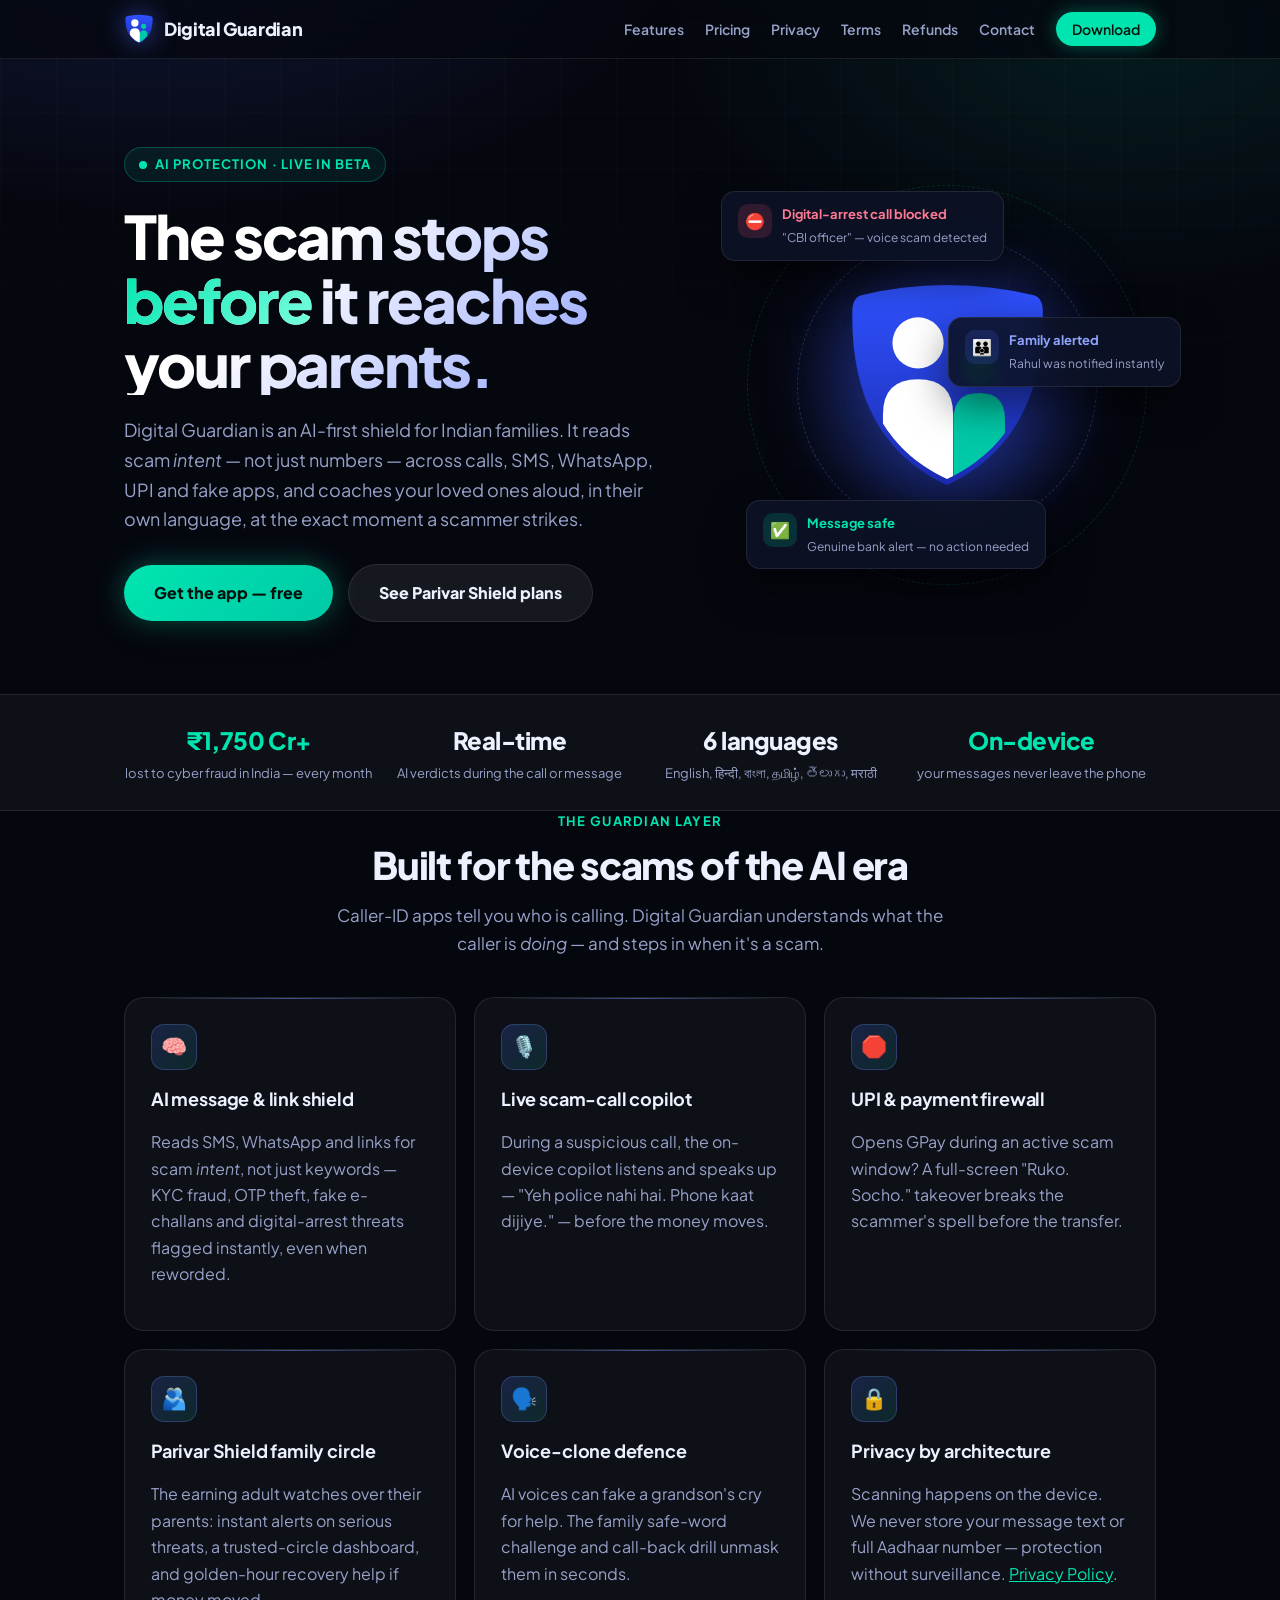
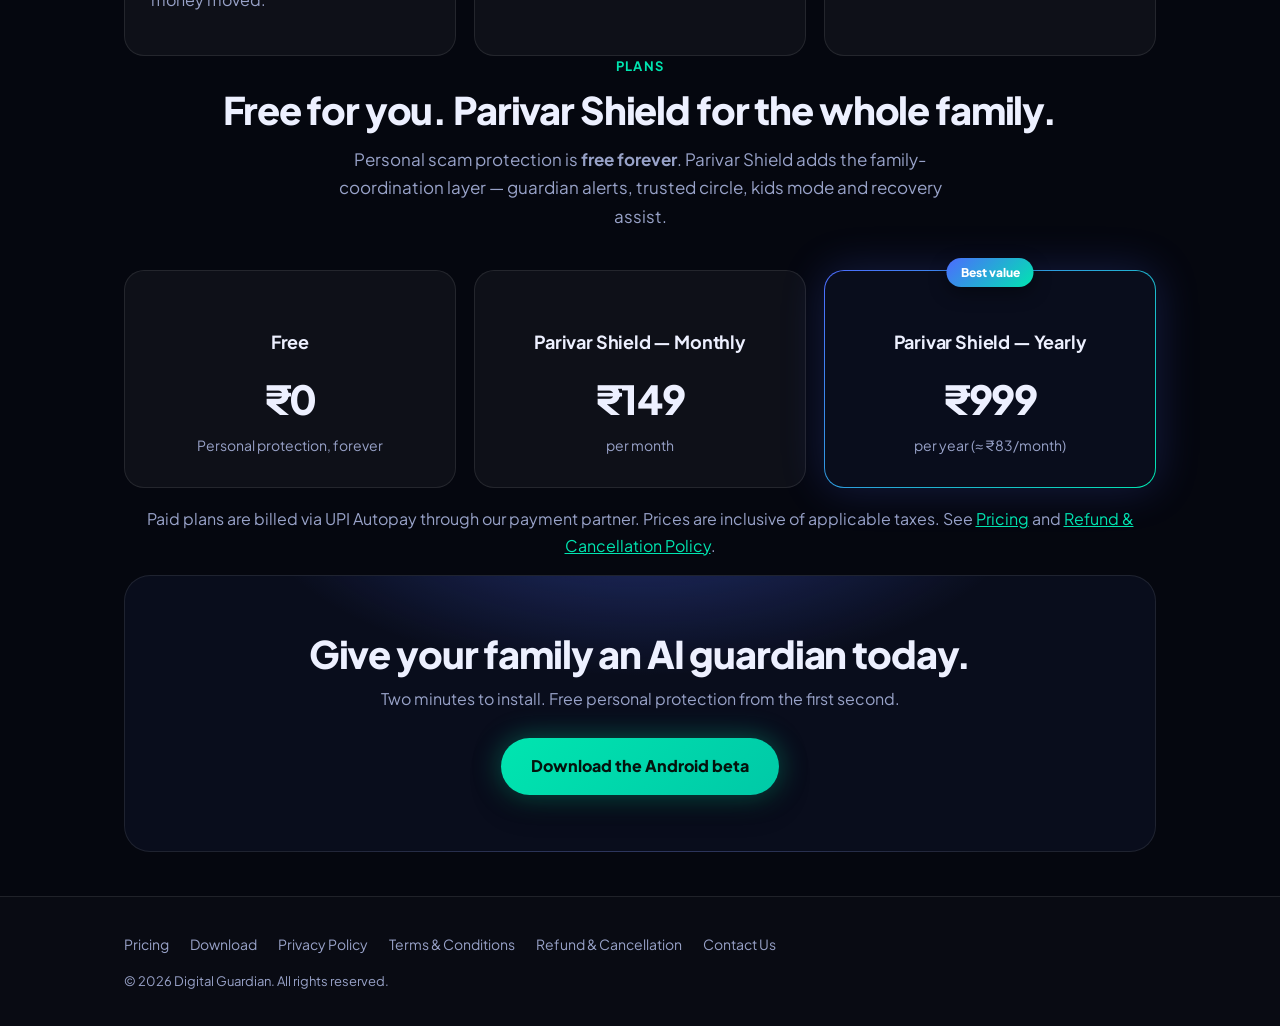
==== commit 09cb6cb0: "Futuristic pass on all pages: sub-page heroes, glass cards, centered section heads, direct APK downl" ====
--- a/index.html
+++ b/index.html
@@ -64,9 +64,11 @@
   </div>
 
   <section id="features" class="container">
-    <p class="kicker">The Guardian layer</p>
-    <h2>Built for the scams of the AI era</h2>
-    <p class="lede">Caller-ID apps tell you who is calling. Digital Guardian understands what the caller is <em>doing</em> — and steps in when it's a scam.</p>
+    <div class="sec-head">
+      <p class="kicker">The Guardian layer</p>
+      <h2>Built for the scams of the AI era</h2>
+      <p class="lede">Caller-ID apps tell you who is calling. Digital Guardian understands what the caller is <em>doing</em> — and steps in when it's a scam.</p>
+    </div>
     <div class="grid">
       <div class="card" data-reveal>
         <div class="icon">🧠</div>
@@ -102,9 +104,11 @@
   </section>
 
   <section class="container">
-    <p class="kicker">Plans</p>
-    <h2>Free for you. Parivar Shield for the whole family.</h2>
-    <p class="lede">Personal scam protection is <strong>free forever</strong>. Parivar Shield adds the family-coordination layer — guardian alerts, trusted circle, kids mode and recovery assist.</p>
+    <div class="sec-head">
+      <p class="kicker">Plans</p>
+      <h2>Free for you. Parivar Shield for the whole family.</h2>
+      <p class="lede">Personal scam protection is <strong>free forever</strong>. Parivar Shield adds the family-coordination layer — guardian alerts, trusted circle, kids mode and recovery assist.</p>
+    </div>
     <div class="plans">
       <div class="plan" data-reveal>
         <h3>Free</h3>
@@ -123,7 +127,7 @@
         <div class="per">per year (≈ ₹83/month)</div>
       </div>
     </div>
-    <p class="muted" style="margin-top:18px">Paid plans are billed via UPI Autopay through our payment partner. Prices are inclusive of applicable taxes. See <a href="pricing.html">Pricing</a> and <a href="refunds.html">Refund &amp; Cancellation Policy</a>.</p>
+    <p class="muted" style="margin-top:18px; text-align:center;">Paid plans are billed via UPI Autopay through our payment partner. Prices are inclusive of applicable taxes. See <a href="pricing.html">Pricing</a> and <a href="refunds.html">Refund &amp; Cancellation Policy</a>.</p>
   </section>
 
   <section class="container">
--- a/styles.css
+++ b/styles.css
@@ -243,6 +243,39 @@
 table.facts td { padding: 9px 10px; border-bottom: 1px solid var(--border); vertical-align: top; }
 table.facts td:first-child { font-weight: 700; width: 190px; }
 
+/* Centered section headers */
+.sec-head { text-align: center; }
+.sec-head .lede { margin-left: auto; margin-right: auto; }
+
+/* Sub-page hero */
+.page-hero { position: relative; padding: 72px 0 8px; text-align: center; }
+.page-hero h1 {
+  font-size: clamp(34px, 4.6vw, 52px); margin: 0 0 14px; letter-spacing: -0.035em;
+  line-height: 1.08; font-weight: 800;
+  background: linear-gradient(135deg, #FFFFFF 30%, #A9B8FF 75%, #6E8BFF);
+  -webkit-background-clip: text; background-clip: text; color: transparent;
+}
+.page-hero h1 .accent { background: linear-gradient(135deg, var(--teal), #7CFFDE); -webkit-background-clip: text; background-clip: text; color: transparent; }
+.page-hero .lede { margin: 0 auto 10px; }
+.page-hero .kicker { margin-bottom: 12px; }
+.dl-meta { color: var(--muted); font-size: 13px; margin-top: 14px; }
+.dl-meta .sep { margin: 0 8px; opacity: .5; }
+
+/* Contact cards */
+.contact-grid { display: grid; grid-template-columns: repeat(auto-fit, minmax(230px, 1fr)); gap: 18px; }
+.contact-grid .card { text-align: left; }
+.contact-grid .card a { text-decoration: none; }
+.contact-grid .card .big { font-size: 17px; font-weight: 700; color: var(--ink); word-break: break-all; }
+
+/* Emergency band */
+.sos-band {
+  display: flex; gap: 14px; align-items: center; margin-top: 26px;
+  background: rgba(255, 84, 112, 0.07); border: 1px solid rgba(255, 84, 112, 0.3);
+  border-radius: var(--radius); padding: 18px 22px;
+}
+.sos-band .ico { font-size: 22px; }
+.sos-band strong { color: #FF7A93; }
+
 /* Reveal on scroll */
 [data-reveal] { opacity: 0; transform: translateY(22px); transition: opacity .6s ease, transform .6s ease; }
 [data-reveal].in { opacity: 1; transform: none; }
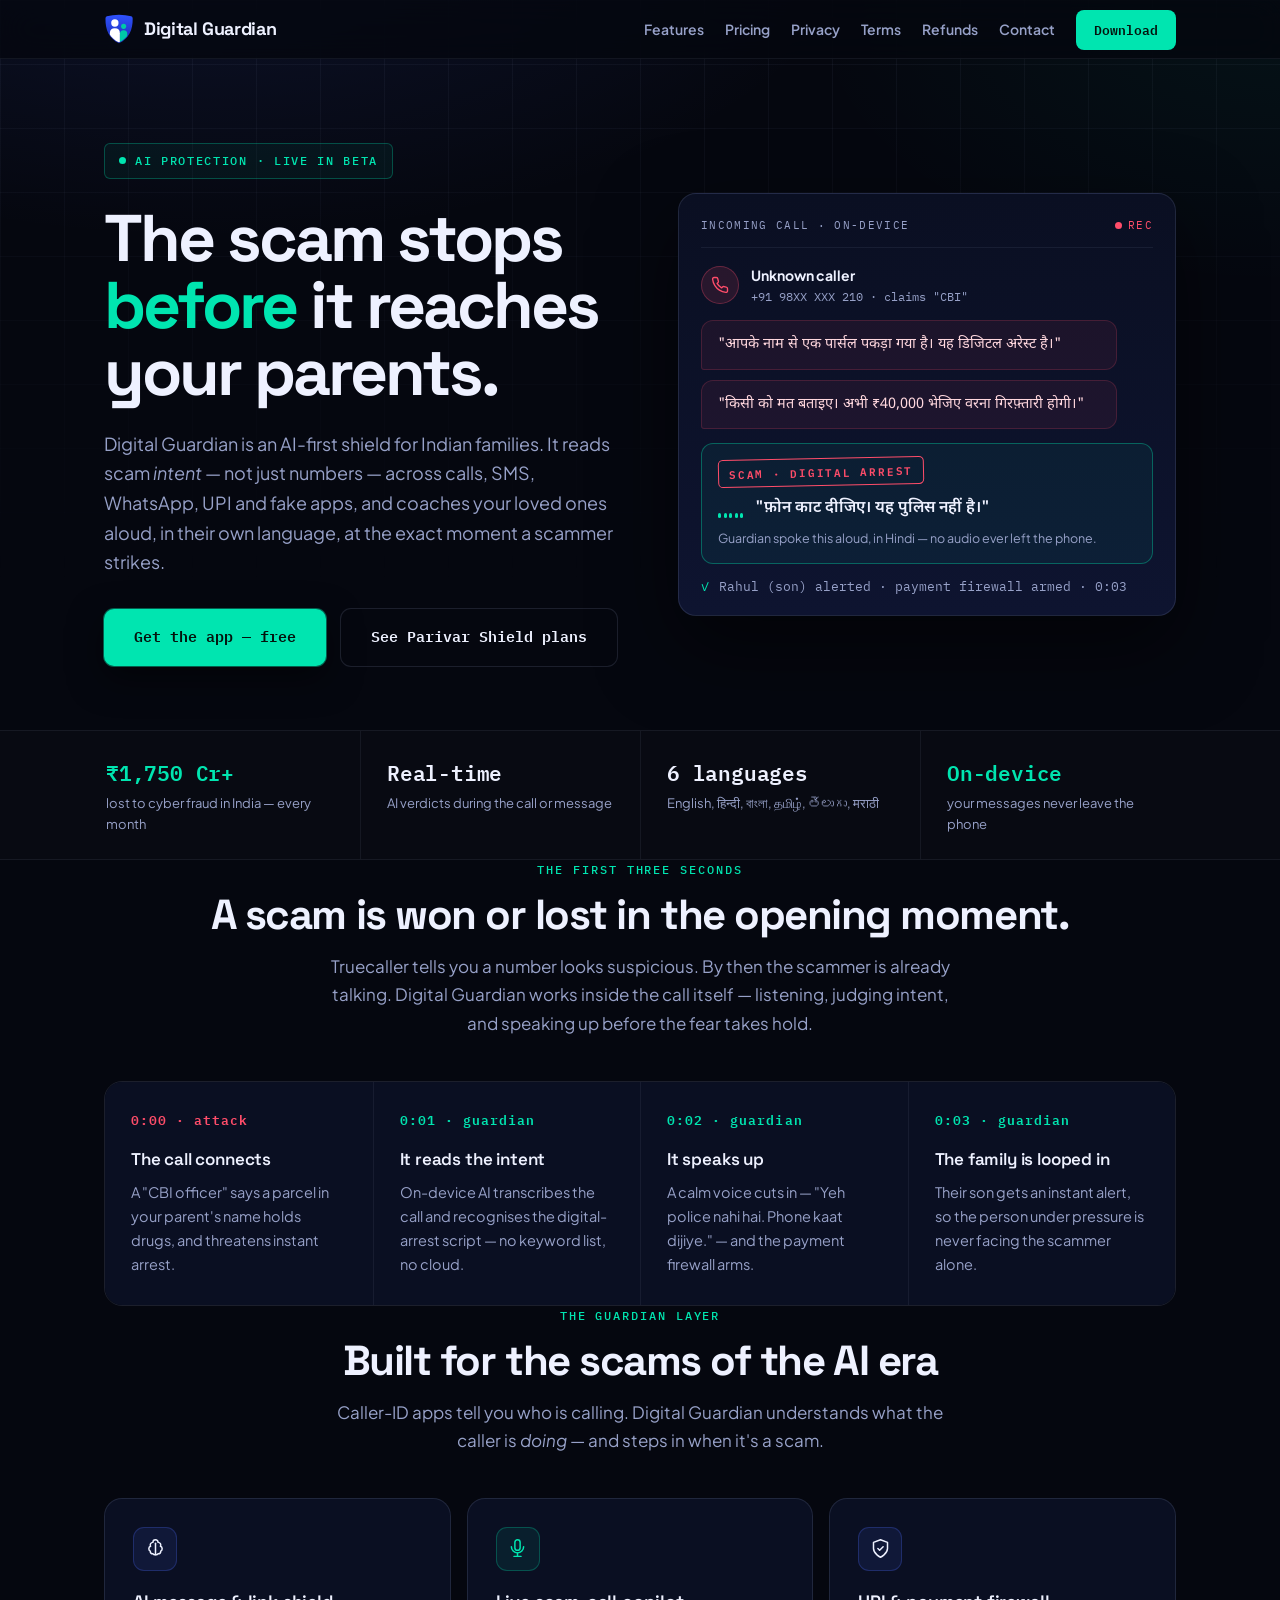
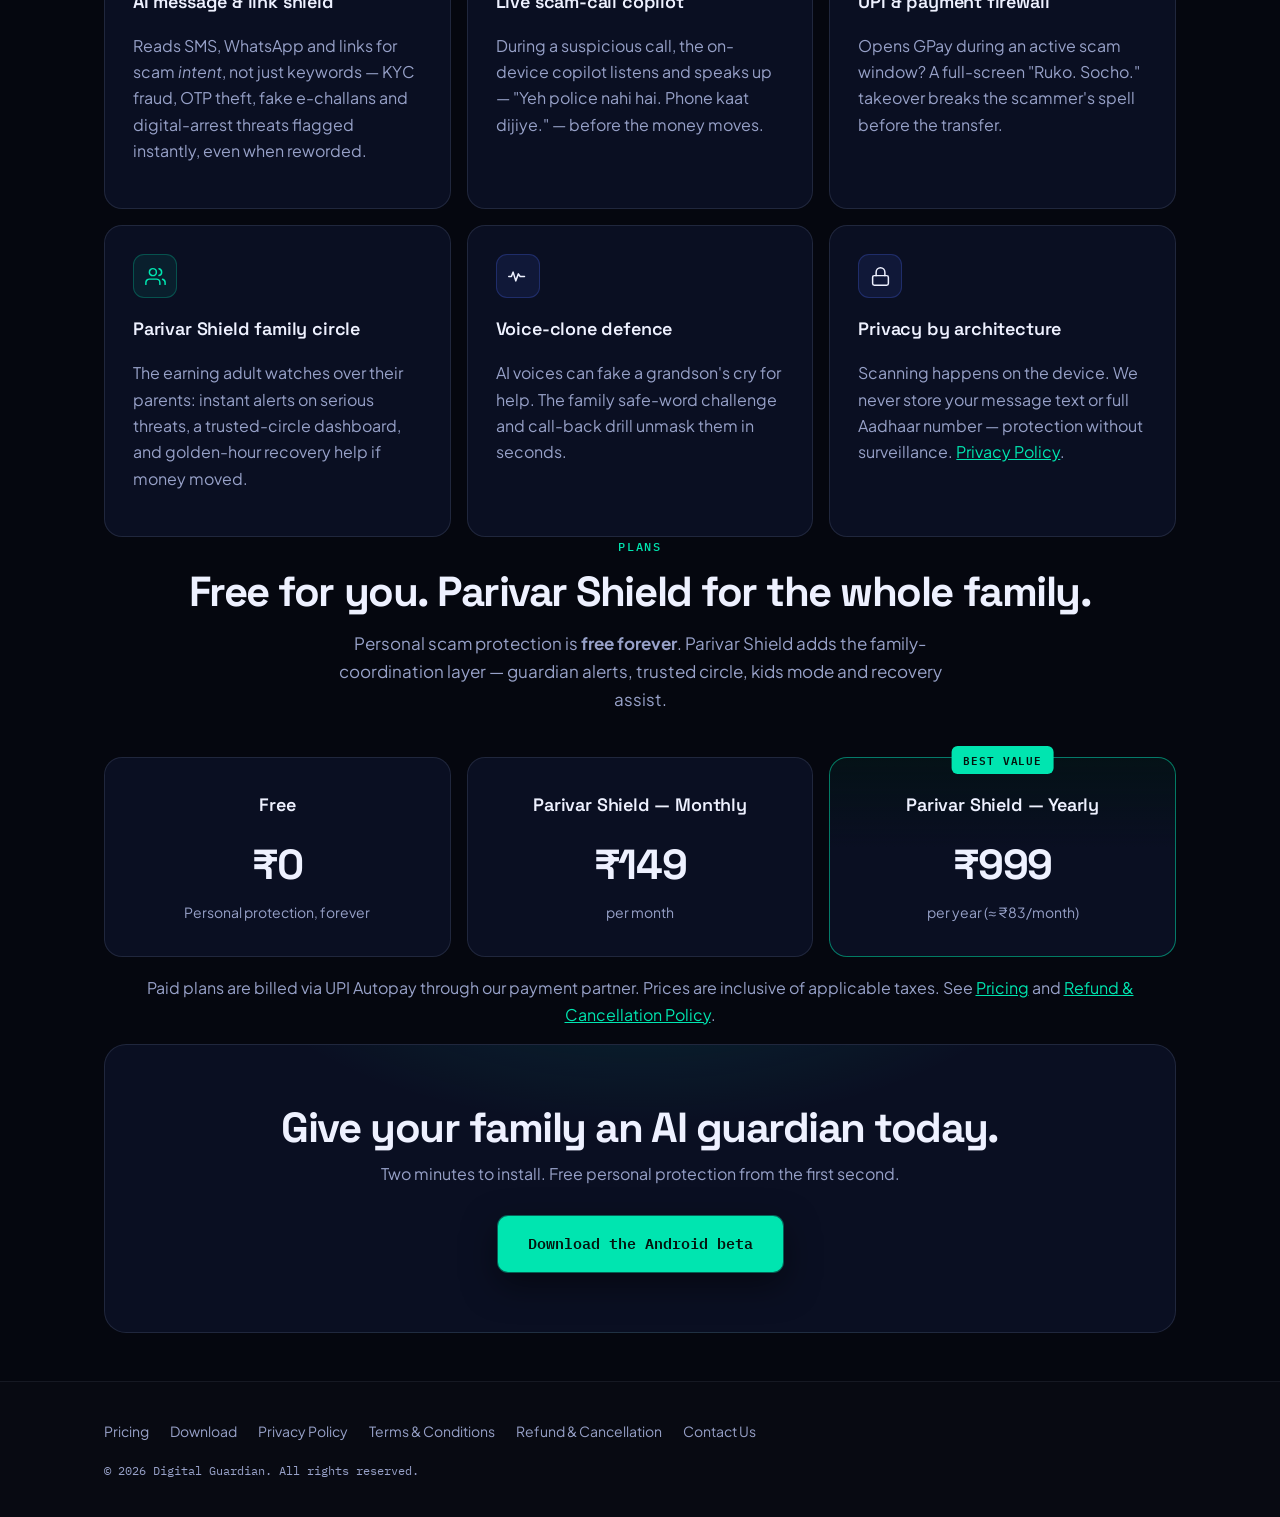
==== commit 9adc8f73: "Site v3 'The Intercept': live scam-interception hero, first-3-seconds timeline, OG/social + semantic" ====
--- a/index.html
+++ b/index.html
@@ -5,6 +5,15 @@
   <meta name="viewport" content="width=device-width, initial-scale=1.0" />
   <title>Digital Guardian — AI scam protection for Indian families</title>
   <meta name="description" content="Digital Guardian protects elderly Indians from scams with on-device AI, real-time call & message coaching, and a family safety circle. Free personal protection; Parivar Shield family plan ₹149/month or ₹999/year." />
+  <meta name="theme-color" content="#05070F" />
+  <meta property="og:type" content="website" />
+  <meta property="og:title" content="Digital Guardian — the scam stops before it reaches your parents" />
+  <meta property="og:description" content="AI-first scam protection for Indian families. Reads scam intent across calls, SMS, WhatsApp and UPI, and coaches your loved ones aloud, in their own language, at the moment a scammer strikes." />
+  <meta property="og:image" content="og.png" />
+  <meta name="twitter:card" content="summary_large_image" />
+  <meta name="twitter:title" content="Digital Guardian — AI scam protection for Indian families" />
+  <meta name="twitter:description" content="The scam stops before it reaches your parents. Free personal protection; Parivar Shield family plan from ₹149/month." />
+  <meta name="twitter:image" content="og.png" />
   <link rel="icon" type="image/png" href="favicon.png" />
   <link rel="stylesheet" href="styles.css" />
 </head>
@@ -24,6 +33,7 @@
     </nav>
   </header>
 
+  <main>
   <div class="hero">
     <div class="container">
       <div>
@@ -33,23 +43,33 @@
         <a class="btn" href="download.html">Get the app — free</a>
         <a class="btn secondary" href="pricing.html">See Parivar Shield plans</a>
       </div>
-      <div class="defence" aria-hidden="true">
-        <div class="halo"></div>
-        <div class="ring r1"></div>
-        <div class="ring r2"></div>
-        <img class="shield-img" src="logo.svg" alt="" />
-        <div class="alert-card blocked">
-          <div class="ico">⛔</div>
-          <div><p class="t">Digital-arrest call blocked</p><p class="s">"CBI officer" — voice scam detected</p></div>
-        </div>
-        <div class="alert-card family">
-          <div class="ico">👪</div>
-          <div><p class="t">Family alerted</p><p class="s">Rahul was notified instantly</p></div>
-        </div>
-        <div class="alert-card safe">
-          <div class="ico">✅</div>
-          <div><p class="t">Message safe</p><p class="s">Genuine bank alert — no action needed</p></div>
-        </div>
+
+      <!-- The intercept theater: a scam call being caught in real time -->
+      <div class="intercept" aria-hidden="true">
+        <div class="bar">
+          <span>Incoming call · on-device</span>
+          <span class="rec">REC</span>
+        </div>
+        <div class="caller">
+          <span class="avatar">
+            <svg viewBox="0 0 24 24" fill="none" stroke="currentColor" stroke-width="1.8" stroke-linecap="round" stroke-linejoin="round" width="18" height="18"><path d="M22 16.92v3a2 2 0 0 1-2.18 2 19.79 19.79 0 0 1-8.63-3.07 19.5 19.5 0 0 1-6-6 19.79 19.79 0 0 1-3.07-8.67A2 2 0 0 1 4.11 2h3a2 2 0 0 1 2 1.72c.13.96.36 1.9.7 2.81a2 2 0 0 1-.45 2.11L8.09 9.91a16 16 0 0 0 6 6l1.27-1.27a2 2 0 0 1 2.11-.45c.9.34 1.85.57 2.81.7A2 2 0 0 1 22 16.92z"/></svg>
+          </span>
+          <div>
+            <div class="who">Unknown caller</div>
+            <div class="num">+91 98XX XXX 210 · claims "CBI"</div>
+          </div>
+        </div>
+        <div class="bubble seq s1 hindi">"आपके नाम से एक पार्सल पकड़ा गया है। यह डिजिटल अरेस्ट है।"</div>
+        <div class="bubble seq s2 hindi">"किसी को मत बताइए। अभी ₹40,000 भेजिए वरना गिरफ़्तारी होगी।"</div>
+        <div class="verdict seq s3">
+          <span class="stamp">Scam · digital arrest</span>
+          <div class="speak">
+            <span class="wave"><i></i><i></i><i></i><i></i><i></i></span>
+            <span class="line hindi">"फ़ोन काट दीजिए। यह पुलिस नहीं है।"</span>
+          </div>
+          <div class="sub">Guardian spoke this aloud, in Hindi — no audio ever left the phone.</div>
+        </div>
+        <div class="pinged seq s4"><span class="ok">✓</span> Rahul (son) alerted · payment firewall armed · 0:03</div>
       </div>
     </div>
   </div>
@@ -63,6 +83,36 @@
     </div>
   </div>
 
+  <section class="container">
+    <div class="sec-head">
+      <p class="kicker">The first three seconds</p>
+      <h2>A scam is won or lost in the opening moment.</h2>
+      <p class="lede">Truecaller tells you a number looks suspicious. By then the scammer is already talking. Digital Guardian works inside the call itself — listening, judging intent, and speaking up before the fear takes hold.</p>
+    </div>
+    <div class="beats">
+      <div class="beat attack" data-reveal>
+        <div class="t">0:00 · attack</div>
+        <h3>The call connects</h3>
+        <p>A "CBI officer" says a parcel in your parent's name holds drugs, and threatens instant arrest.</p>
+      </div>
+      <div class="beat guard" data-reveal>
+        <div class="t">0:01 · guardian</div>
+        <h3>It reads the intent</h3>
+        <p>On-device AI transcribes the call and recognises the digital-arrest script — no keyword list, no cloud.</p>
+      </div>
+      <div class="beat guard" data-reveal>
+        <div class="t">0:02 · guardian</div>
+        <h3>It speaks up</h3>
+        <p>A calm voice cuts in — "Yeh police nahi hai. Phone kaat dijiye." — and the payment firewall arms.</p>
+      </div>
+      <div class="beat guard" data-reveal>
+        <div class="t">0:03 · guardian</div>
+        <h3>The family is looped in</h3>
+        <p>Their son gets an instant alert, so the person under pressure is never facing the scammer alone.</p>
+      </div>
+    </div>
+  </section>
+
   <section id="features" class="container">
     <div class="sec-head">
       <p class="kicker">The Guardian layer</p>
@@ -71,32 +121,44 @@
     </div>
     <div class="grid">
       <div class="card" data-reveal>
-        <div class="icon">🧠</div>
+        <div class="icon">
+          <svg viewBox="0 0 24 24" fill="none" stroke="currentColor" stroke-width="1.7" stroke-linecap="round" stroke-linejoin="round"><path d="M12 2a3 3 0 0 0-3 3 3 3 0 0 0-2.6 4.5A3 3 0 0 0 6 15a3 3 0 0 0 3 3 3 3 0 0 0 3 1 3 3 0 0 0 3-1 3 3 0 0 0 3-3 3 3 0 0 0-.4-5.5A3 3 0 0 0 15 5a3 3 0 0 0-3-3z"/><path d="M12 6v13"/></svg>
+        </div>
         <h3>AI message &amp; link shield</h3>
         <p class="muted">Reads SMS, WhatsApp and links for scam <em>intent</em>, not just keywords — KYC fraud, OTP theft, fake e-challans and digital-arrest threats flagged instantly, even when reworded.</p>
       </div>
       <div class="card" data-reveal>
-        <div class="icon">🎙️</div>
+        <div class="icon g">
+          <svg viewBox="0 0 24 24" fill="none" stroke="currentColor" stroke-width="1.7" stroke-linecap="round" stroke-linejoin="round"><rect x="9" y="2" width="6" height="12" rx="3"/><path d="M5 10a7 7 0 0 0 14 0"/><path d="M12 17v4"/><path d="M8 21h8"/></svg>
+        </div>
         <h3>Live scam-call copilot</h3>
         <p class="muted">During a suspicious call, the on-device copilot listens and speaks up — "Yeh police nahi hai. Phone kaat dijiye." — before the money moves.</p>
       </div>
       <div class="card" data-reveal>
-        <div class="icon">🛑</div>
+        <div class="icon">
+          <svg viewBox="0 0 24 24" fill="none" stroke="currentColor" stroke-width="1.7" stroke-linecap="round" stroke-linejoin="round"><path d="M12 22s8-4 8-10V5l-8-3-8 3v7c0 6 8 10 8 10z"/><path d="M9 12l2 2 4-4"/></svg>
+        </div>
         <h3>UPI &amp; payment firewall</h3>
         <p class="muted">Opens GPay during an active scam window? A full-screen "Ruko. Socho." takeover breaks the scammer's spell before the transfer.</p>
       </div>
       <div class="card" data-reveal>
-        <div class="icon">🫂</div>
+        <div class="icon g">
+          <svg viewBox="0 0 24 24" fill="none" stroke="currentColor" stroke-width="1.7" stroke-linecap="round" stroke-linejoin="round"><path d="M17 21v-2a4 4 0 0 0-4-4H5a4 4 0 0 0-4 4v2"/><circle cx="9" cy="7" r="4"/><path d="M23 21v-2a4 4 0 0 0-3-3.87"/><path d="M16 3.13a4 4 0 0 1 0 7.75"/></svg>
+        </div>
         <h3>Parivar Shield family circle</h3>
         <p class="muted">The earning adult watches over their parents: instant alerts on serious threats, a trusted-circle dashboard, and golden-hour recovery help if money moved.</p>
       </div>
       <div class="card" data-reveal>
-        <div class="icon">🗣️</div>
+        <div class="icon">
+          <svg viewBox="0 0 24 24" fill="none" stroke="currentColor" stroke-width="1.7" stroke-linecap="round" stroke-linejoin="round"><path d="M2 12h3l2-5 3 10 3-8 2 3h5"/></svg>
+        </div>
         <h3>Voice-clone defence</h3>
         <p class="muted">AI voices can fake a grandson's cry for help. The family safe-word challenge and call-back drill unmask them in seconds.</p>
       </div>
       <div class="card" data-reveal>
-        <div class="icon">🔒</div>
+        <div class="icon">
+          <svg viewBox="0 0 24 24" fill="none" stroke="currentColor" stroke-width="1.7" stroke-linecap="round" stroke-linejoin="round"><rect x="3" y="11" width="18" height="11" rx="2"/><path d="M7 11V7a5 5 0 0 1 10 0v4"/></svg>
+        </div>
         <h3>Privacy by architecture</h3>
         <p class="muted">Scanning happens on the device. We never store your message text or full Aadhaar number — protection without surveillance. <a href="privacy.html">Privacy Policy</a>.</p>
       </div>
@@ -137,6 +199,7 @@
       <a class="btn" href="download.html">Download the Android beta</a>
     </div>
   </section>
+  </main>
 
   <footer>
     <div class="container">
--- a/styles.css
+++ b/styles.css
@@ -1,300 +1,361 @@
-/* Digital Guardian — next-gen security design system (dark) */
-@import url('https://fonts.googleapis.com/css2?family=Plus+Jakarta+Sans:wght@400;500;600;700;800&display=swap');
+/* Digital Guardian — design system v3 "The Intercept"
+   Voice: a guardian that speaks up at the exact moment of attack.
+   Discipline: --alert (vermilion) appears ONLY for scam moments;
+   --guard (teal) ONLY for guardian actions. Mono = machine voice. */
+@import url('https://fonts.googleapis.com/css2?family=Space+Grotesk:wght@500;600;700&family=Plus+Jakarta+Sans:wght@400;500;600;700&family=IBM+Plex+Mono:wght@400;500;600&family=Noto+Sans+Devanagari:wght@400;600&display=swap');
 
 :root {
+  --void: #05070F;
+  --panel: #0A0F22;
+  --panel-2: #0E1430;
+  --ink: #EEF1FF;
+  --dim: #97A1C8;
   --indigo: #4D6BFF;
-  --indigo-deep: #2540D9;
-  --teal: #00E5B0;
-  --danger: #FF5470;
+  --guard: #00E5B0;
+  --alert: #FF4D6A;
   --amber: #FFC24D;
-  --bg: #05070F;
-  --bg-2: #090D1C;
-  --ink: #EDF0FF;
-  --muted: #98A2C8;
-  --surface: rgba(255, 255, 255, 0.04);
-  --surface-2: rgba(255, 255, 255, 0.07);
-  --border: rgba(255, 255, 255, 0.09);
-  --radius: 20px;
+  --line: rgba(151, 161, 200, 0.16);
+  --line-soft: rgba(151, 161, 200, 0.09);
+  --radius: 18px;
+  --font-display: "Space Grotesk", "Plus Jakarta Sans", sans-serif;
+  --font-body: "Plus Jakarta Sans", -apple-system, "Segoe UI", system-ui, sans-serif;
+  --font-mono: "IBM Plex Mono", ui-monospace, SFMono-Regular, monospace;
+  --font-hindi: "Noto Sans Devanagari", "Plus Jakarta Sans", sans-serif;
 }
 
 * { box-sizing: border-box; }
 html { scroll-behavior: smooth; }
 body {
   margin: 0;
-  font-family: "Plus Jakarta Sans", -apple-system, "Segoe UI", Roboto, "Noto Sans", system-ui, sans-serif;
+  font-family: var(--font-body);
   color: var(--ink);
-  background: var(--bg);
+  background: var(--void);
   line-height: 1.65;
   -webkit-font-smoothing: antialiased;
 }
-a { color: var(--teal); }
-.container { max-width: 1080px; margin: 0 auto; padding: 0 24px; }
-
-/* Ambient background: faint grid + glow fields */
+a { color: var(--guard); }
+.container { max-width: 1120px; margin: 0 auto; padding: 0 24px; }
+.mono { font-family: var(--font-mono); }
+.hindi { font-family: var(--font-hindi); }
+
+/* Ambient field: indigo depth, no candy glow */
 body::before {
   content: "";
   position: fixed; inset: 0; z-index: -2; pointer-events: none;
   background:
-    radial-gradient(900px 480px at 12% -8%, rgba(77, 107, 255, 0.16), transparent 60%),
-    radial-gradient(760px 420px at 88% 4%, rgba(0, 229, 176, 0.09), transparent 60%),
-    var(--bg);
+    radial-gradient(1100px 560px at 16% -12%, rgba(77, 107, 255, 0.13), transparent 62%),
+    radial-gradient(800px 480px at 100% 0%, rgba(0, 229, 176, 0.05), transparent 60%),
+    var(--void);
 }
 body::after {
   content: "";
   position: fixed; inset: 0; z-index: -1; pointer-events: none;
   background-image:
-    linear-gradient(rgba(255,255,255,0.025) 1px, transparent 1px),
-    linear-gradient(90deg, rgba(255,255,255,0.025) 1px, transparent 1px);
-  background-size: 56px 56px;
-  mask-image: linear-gradient(to bottom, rgba(0,0,0,0.9), transparent 70%);
-  -webkit-mask-image: linear-gradient(to bottom, rgba(0,0,0,0.9), transparent 70%);
-}
-
-/* Header / nav */
+    linear-gradient(var(--line-soft) 1px, transparent 1px),
+    linear-gradient(90deg, var(--line-soft) 1px, transparent 1px);
+  background-size: 64px 64px;
+  mask-image: linear-gradient(to bottom, rgba(0,0,0,0.75), transparent 65%);
+  -webkit-mask-image: linear-gradient(to bottom, rgba(0,0,0,0.75), transparent 65%);
+}
+
+/* ── Nav ─────────────────────────────────────────────── */
 header {
   position: sticky; top: 0; z-index: 50;
-  background: rgba(5, 7, 15, 0.72);
-  backdrop-filter: blur(14px);
-  -webkit-backdrop-filter: blur(14px);
-  border-bottom: 1px solid var(--border);
+  background: rgba(5, 7, 15, 0.78);
+  backdrop-filter: blur(16px);
+  -webkit-backdrop-filter: blur(16px);
+  border-bottom: 1px solid var(--line-soft);
 }
 nav {
   display: flex; align-items: center; justify-content: space-between;
-  padding: 14px 24px; max-width: 1080px; margin: 0 auto; flex-wrap: wrap; gap: 8px;
-}
-.brand { display: flex; align-items: center; gap: 10px; font-weight: 800; font-size: 18px; color: var(--ink); text-decoration: none; letter-spacing: -0.02em; }
-.brand .mark { width: 30px; height: 30px; display: inline-block; filter: drop-shadow(0 0 12px rgba(77,107,255,0.55)); }
-nav .links a { color: var(--muted); text-decoration: none; margin-left: 18px; font-size: 14px; font-weight: 600; transition: color .2s; }
-nav .links a:hover { color: var(--ink); }
+  padding: 14px 24px; max-width: 1120px; margin: 0 auto; flex-wrap: wrap; gap: 8px;
+}
+.brand {
+  display: flex; align-items: center; gap: 10px;
+  font-family: var(--font-display); font-weight: 700; font-size: 18px;
+  color: var(--ink); text-decoration: none; letter-spacing: -0.02em;
+}
+.brand .mark { width: 30px; height: 30px; display: inline-block; }
+nav .links a { color: var(--dim); text-decoration: none; margin-left: 18px; font-size: 14px; font-weight: 600; transition: color .2s; }
+nav .links a:hover, nav .links a:focus-visible { color: var(--ink); }
 nav .links a.cta {
-  color: #04130D; background: var(--teal); padding: 8px 16px; border-radius: 999px;
-  box-shadow: 0 0 18px rgba(0, 229, 176, 0.35);
-}
-nav .links a.cta:hover { color: #04130D; filter: brightness(1.08); }
-
-/* Hero */
-.hero { position: relative; padding: 88px 0 72px; overflow: hidden; }
-.hero .container { display: grid; grid-template-columns: 1.15fr 0.85fr; gap: 48px; align-items: center; }
+  font-family: var(--font-mono); font-size: 13px; font-weight: 600;
+  color: #04130D; background: var(--guard); padding: 9px 18px; border-radius: 8px;
+}
+nav .links a.cta:hover { color: #04130D; filter: brightness(1.1); }
+a:focus-visible, .btn:focus-visible { outline: 2px solid var(--guard); outline-offset: 3px; border-radius: 4px; }
+
+/* ── Hero ────────────────────────────────────────────── */
+.hero { position: relative; padding: 84px 0 64px; overflow: hidden; }
+.hero .container { display: grid; grid-template-columns: 1.02fr 0.98fr; gap: 56px; align-items: center; }
 .eyebrow {
-  display: inline-flex; align-items: center; gap: 8px;
-  font-size: 13px; font-weight: 700; letter-spacing: 0.08em; text-transform: uppercase;
-  color: var(--teal); background: rgba(0, 229, 176, 0.08);
-  border: 1px solid rgba(0, 229, 176, 0.25);
-  padding: 6px 14px; border-radius: 999px; margin-bottom: 22px;
+  display: inline-flex; align-items: center; gap: 9px;
+  font-family: var(--font-mono); font-size: 12px; font-weight: 500;
+  letter-spacing: 0.14em; text-transform: uppercase;
+  color: var(--guard); border: 1px solid rgba(0, 229, 176, 0.28);
+  padding: 7px 14px; border-radius: 6px; margin-bottom: 26px;
+  background: rgba(0, 229, 176, 0.05);
 }
 .eyebrow .pulse {
-  width: 8px; height: 8px; border-radius: 50%; background: var(--teal);
-  box-shadow: 0 0 0 0 rgba(0, 229, 176, 0.6); animation: pulse 2s infinite;
+  width: 7px; height: 7px; border-radius: 50%; background: var(--guard);
+  box-shadow: 0 0 0 0 rgba(0, 229, 176, 0.6); animation: pulse 2.2s infinite;
 }
 @keyframes pulse {
-  0% { box-shadow: 0 0 0 0 rgba(0, 229, 176, 0.55); }
-  70% { box-shadow: 0 0 0 10px rgba(0, 229, 176, 0); }
+  0% { box-shadow: 0 0 0 0 rgba(0, 229, 176, 0.5); }
+  70% { box-shadow: 0 0 0 9px rgba(0, 229, 176, 0); }
   100% { box-shadow: 0 0 0 0 rgba(0, 229, 176, 0); }
 }
 .hero h1 {
-  font-size: clamp(38px, 5.4vw, 60px);
-  line-height: 1.06; margin: 0 0 20px; letter-spacing: -0.035em; font-weight: 800;
-  background: linear-gradient(135deg, #FFFFFF 30%, #A9B8FF 75%, #6E8BFF);
-  -webkit-background-clip: text; background-clip: text; color: transparent;
-}
-.hero h1 .accent { background: linear-gradient(135deg, var(--teal), #7CFFDE); -webkit-background-clip: text; background-clip: text; color: transparent; }
-.hero p { font-size: 18px; color: var(--muted); margin: 0 0 30px; max-width: 540px; }
+  font-family: var(--font-display);
+  font-size: clamp(40px, 5.6vw, 66px);
+  line-height: 1.02; margin: 0 0 22px; letter-spacing: -0.045em; font-weight: 700;
+  color: var(--ink);
+}
+.hero h1 .accent { color: var(--guard); }
+.hero p { font-size: 18px; color: var(--dim); margin: 0 0 32px; max-width: 520px; }
 .btn {
-  display: inline-block; background: linear-gradient(135deg, var(--teal), #00C9A7);
-  color: #04130D; font-weight: 800; padding: 15px 30px; border-radius: 999px; text-decoration: none;
-  box-shadow: 0 0 28px rgba(0, 229, 176, 0.35), 0 10px 30px rgba(0, 0, 0, 0.4);
-  transition: transform .18s ease, box-shadow .18s ease;
-}
-.btn:hover { transform: translateY(-2px); box-shadow: 0 0 40px rgba(0, 229, 176, 0.5), 0 14px 34px rgba(0,0,0,0.5); }
+  display: inline-block;
+  font-family: var(--font-mono); font-weight: 600; font-size: 15px;
+  background: var(--guard); color: #04130D;
+  padding: 16px 30px; border-radius: 10px; text-decoration: none;
+  box-shadow: 0 0 0 1px rgba(0, 229, 176, 0.4), 0 12px 34px rgba(0, 0, 0, 0.5);
+  transition: transform .16s ease, box-shadow .16s ease;
+  cursor: pointer;
+}
+.btn:hover { transform: translateY(-2px); box-shadow: 0 0 0 1px rgba(0, 229, 176, 0.7), 0 0 34px rgba(0, 229, 176, 0.28), 0 14px 34px rgba(0,0,0,0.5); }
 .btn.secondary {
-  background: var(--surface-2); color: var(--ink); margin-left: 12px;
-  border: 1px solid var(--border); box-shadow: none;
-}
-.btn.secondary:hover { box-shadow: 0 0 24px rgba(77, 107, 255, 0.25); }
-
-/* Hero visual: floating live-defence cards around the glowing mark */
-.defence { position: relative; min-height: 420px; }
-.defence .halo {
-  position: absolute; inset: 0; margin: auto; width: 340px; height: 340px; border-radius: 50%;
-  background: radial-gradient(circle, rgba(77,107,255,0.35), rgba(77,107,255,0.06) 55%, transparent 70%);
-  filter: blur(6px);
-  animation: halo 6s ease-in-out infinite;
-}
-@keyframes halo { 0%,100% { transform: scale(1); opacity: .9; } 50% { transform: scale(1.08); opacity: 1; } }
-.defence .shield-img {
-  position: absolute; inset: 0; margin: auto; width: 210px; height: 210px;
-  filter: drop-shadow(0 18px 44px rgba(37, 64, 217, 0.55));
-  animation: floaty 7s ease-in-out infinite;
-}
-.defence .ring {
-  position: absolute; inset: 0; margin: auto; border-radius: 50%;
-  border: 1px dashed rgba(122, 143, 255, 0.28);
-  animation: spin 40s linear infinite;
-}
-.defence .ring.r1 { width: 300px; height: 300px; }
-.defence .ring.r2 { width: 400px; height: 400px; animation-duration: 70s; animation-direction: reverse; border-color: rgba(0, 229, 176, 0.16); }
-@keyframes spin { to { transform: rotate(360deg); } }
-@keyframes floaty { 0%,100% { transform: translateY(0); } 50% { transform: translateY(-12px); } }
-
-.alert-card {
-  position: absolute; display: flex; gap: 10px; align-items: flex-start;
-  background: rgba(13, 18, 38, 0.9); border: 1px solid var(--border);
-  border-radius: 14px; padding: 12px 16px; min-width: 218px;
-  box-shadow: 0 18px 40px rgba(0, 0, 0, 0.5);
-  backdrop-filter: blur(8px); -webkit-backdrop-filter: blur(8px);
-}
-.alert-card .t { font-size: 13px; font-weight: 700; margin: 0; }
-.alert-card .s { font-size: 12px; color: var(--muted); margin: 2px 0 0; }
-.alert-card .ico {
-  width: 34px; height: 34px; border-radius: 10px; flex: none;
-  display: flex; align-items: center; justify-content: center; font-size: 16px;
-}
-.alert-card.blocked { top: 4%; left: -4%; animation: floaty 6s ease-in-out infinite; }
-.alert-card.blocked .ico { background: rgba(255, 84, 112, 0.15); }
-.alert-card.blocked .t { color: #FF7A93; }
-.alert-card.safe { bottom: 6%; left: 2%; animation: floaty 8s ease-in-out 1.2s infinite; }
-.alert-card.safe .ico { background: rgba(0, 229, 176, 0.14); }
-.alert-card.safe .t { color: var(--teal); }
-.alert-card.family { top: 34%; right: -6%; animation: floaty 7s ease-in-out 0.6s infinite; }
-.alert-card.family .ico { background: rgba(77, 107, 255, 0.16); }
-.alert-card.family .t { color: #90A4FF; }
-
-/* Stat strip */
-.stats { border-top: 1px solid var(--border); border-bottom: 1px solid var(--border); background: var(--surface); }
-.stats .container { display: grid; grid-template-columns: repeat(auto-fit, minmax(190px, 1fr)); gap: 12px; padding-top: 26px; padding-bottom: 26px; }
-.stat { text-align: center; }
-.stat .n { font-size: 24px; font-weight: 800; letter-spacing: -0.02em; }
-.stat .n .hl { color: var(--teal); }
-.stat .l { font-size: 13px; color: var(--muted); margin-top: 2px; }
-
-/* Sections */
-section { padding: 76px 0; }
-.kicker { color: var(--teal); font-size: 13px; font-weight: 700; letter-spacing: 0.1em; text-transform: uppercase; margin: 0 0 10px; }
-h2 { font-size: clamp(28px, 3.4vw, 38px); margin: 0 0 14px; letter-spacing: -0.03em; line-height: 1.15; font-weight: 800; }
-.lede { color: var(--muted); font-size: 17px; max-width: 640px; margin: 0 0 40px; }
-h3 { font-size: 18px; margin: 26px 0 8px; letter-spacing: -0.01em; }
-
-.grid { display: grid; grid-template-columns: repeat(auto-fit, minmax(280px, 1fr)); gap: 18px; }
-.card {
-  position: relative; background: var(--surface); border: 1px solid var(--border);
-  border-radius: var(--radius); padding: 26px; overflow: hidden;
-  transition: transform .2s ease, border-color .2s ease, background .2s ease;
-}
-.card:hover { transform: translateY(-4px); border-color: rgba(122, 143, 255, 0.4); background: var(--surface-2); }
-.card::before {
-  content: ""; position: absolute; top: 0; left: 24px; right: 24px; height: 1px;
-  background: linear-gradient(90deg, transparent, rgba(122, 143, 255, 0.5), transparent);
-}
-.card h3 { margin-top: 14px; }
-.card .icon {
-  width: 46px; height: 46px; border-radius: 13px;
-  display: flex; align-items: center; justify-content: center;
-  background: linear-gradient(135deg, rgba(77,107,255,0.2), rgba(0,229,176,0.12));
-  border: 1px solid rgba(122, 143, 255, 0.25);
-  font-size: 21px;
-}
-.muted { color: var(--muted); }
-
-/* Pricing */
-.plans { display: grid; grid-template-columns: repeat(auto-fit, minmax(250px, 1fr)); gap: 18px; }
-.plan {
-  position: relative; background: var(--surface); border: 1px solid var(--border);
-  border-radius: var(--radius); padding: 30px; text-align: center;
-  transition: transform .2s ease, border-color .2s;
-}
-.plan:hover { transform: translateY(-4px); }
-.plan.best {
-  border-color: transparent; background:
-    linear-gradient(var(--bg-2), var(--bg-2)) padding-box,
-    linear-gradient(135deg, var(--indigo), var(--teal)) border-box;
-  border: 1.5px solid transparent;
-  box-shadow: 0 0 44px rgba(77, 107, 255, 0.22);
-}
-.plan .price { font-size: 40px; font-weight: 800; margin: 10px 0 2px; letter-spacing: -0.03em; }
-.plan .per { color: var(--muted); font-size: 14px; }
-.tag {
-  position: absolute; top: -13px; left: 50%; transform: translateX(-50%);
-  background: linear-gradient(135deg, var(--indigo), var(--teal));
-  color: #fff; font-size: 12px; font-weight: 800; padding: 5px 14px; border-radius: 999px;
-  box-shadow: 0 6px 18px rgba(0,0,0,0.4);
-}
-
-/* CTA band */
-.cta-band {
-  border-radius: 26px; padding: 56px 30px; text-align: center; position: relative; overflow: hidden;
-  background:
-    radial-gradient(560px 260px at 50% -30%, rgba(77, 107, 255, 0.4), transparent 70%),
-    var(--bg-2);
-  border: 1px solid var(--border);
-}
-.cta-band h2 { margin-bottom: 10px; }
-.cta-band p { color: var(--muted); margin: 0 0 26px; }
-
-/* Legal pages */
-.legal {
-  background: var(--surface); border: 1px solid var(--border);
-  border-radius: var(--radius); padding: 36px; margin: 40px 0;
-}
-.legal h1 { font-size: 32px; margin-top: 0; letter-spacing: -0.02em; }
-.legal h2 { font-size: 20px; margin-top: 28px; }
-.legal .updated { color: var(--muted); font-size: 14px; margin-bottom: 24px; }
-.placeholder { background: rgba(255, 194, 77, 0.15); color: var(--amber); border-radius: 4px; padding: 1px 6px; font-weight: 600; }
-table.facts { width: 100%; border-collapse: collapse; }
-table.facts td { padding: 9px 10px; border-bottom: 1px solid var(--border); vertical-align: top; }
-table.facts td:first-child { font-weight: 700; width: 190px; }
-
-/* Centered section headers */
+  background: transparent; color: var(--ink); margin-left: 12px;
+  box-shadow: 0 0 0 1px var(--line);
+}
+.btn.secondary:hover { box-shadow: 0 0 0 1px rgba(151,161,200,0.45); }
+
+/* ── Signature: the intercept theater ────────────────── */
+.intercept {
+  position: relative;
+  background: linear-gradient(180deg, var(--panel), var(--panel-2));
+  border: 1px solid var(--line);
+  border-radius: var(--radius);
+  padding: 22px 22px 18px;
+  box-shadow: 0 30px 80px rgba(0, 0, 0, 0.55);
+}
+.intercept .bar {
+  display: flex; align-items: center; justify-content: space-between;
+  font-family: var(--font-mono); font-size: 11px; letter-spacing: 0.12em;
+  text-transform: uppercase; color: var(--dim);
+  border-bottom: 1px solid var(--line-soft); padding-bottom: 12px; margin-bottom: 16px;
+}
+.intercept .bar .rec { color: var(--alert); display: inline-flex; align-items: center; gap: 6px; }
+.intercept .bar .rec::before {
+  content: ""; width: 7px; height: 7px; border-radius: 50%; background: var(--alert);
+  animation: pulse-r 1.6s infinite;
+}
+@keyframes pulse-r { 0%,100% { opacity: 1; } 50% { opacity: 0.35; } }
+.caller {
+  display: flex; align-items: center; gap: 12px; margin-bottom: 14px;
+}
+.caller .avatar {
+  width: 38px; height: 38px; border-radius: 50%; flex: none;
+  background: rgba(255, 77, 106, 0.12); border: 1px solid rgba(255, 77, 106, 0.3);
+  display: flex; align-items: center; justify-content: center; color: var(--alert);
+}
+.caller .who { font-weight: 700; font-size: 14px; }
+.caller .num { font-family: var(--font-mono); font-size: 12px; color: var(--dim); }
+.bubble {
+  font-family: var(--font-hindi);
+  background: rgba(255, 77, 106, 0.07);
+  border: 1px solid rgba(255, 77, 106, 0.18);
+  border-radius: 12px 12px 12px 3px;
+  padding: 12px 16px; font-size: 14.5px; line-height: 1.6; color: #FFD7DE;
+  max-width: 92%; margin-bottom: 10px;
+}
+.seq { opacity: 0; transform: translateY(10px); animation: land .5s ease-out forwards; }
+.seq.s1 { animation-delay: .4s; }
+.seq.s2 { animation-delay: 1.6s; }
+.seq.s3 { animation-delay: 3.1s; }
+.seq.s4 { animation-delay: 4.2s; }
+@keyframes land { to { opacity: 1; transform: none; } }
+.verdict {
+  margin-top: 14px;
+  border: 1px solid rgba(0, 229, 176, 0.35);
+  background: rgba(0, 229, 176, 0.06);
+  border-radius: 12px; padding: 14px 16px;
+}
+.verdict .stamp {
+  display: inline-block;
+  font-family: var(--font-mono); font-size: 11px; font-weight: 600;
+  letter-spacing: 0.16em; text-transform: uppercase;
+  color: var(--alert); border: 1.5px solid var(--alert);
+  padding: 4px 10px; border-radius: 5px; margin-bottom: 10px;
+  transform: rotate(-1.2deg);
+}
+.verdict .speak {
+  display: flex; align-items: center; gap: 12px;
+}
+.verdict .speak .line { font-family: var(--font-hindi); font-weight: 600; font-size: 16px; color: var(--ink); }
+.verdict .sub { font-size: 12.5px; color: var(--dim); margin-top: 6px; }
+.wave { display: inline-flex; align-items: flex-end; gap: 2.5px; height: 18px; flex: none; }
+.wave i {
+  width: 3px; background: var(--guard); border-radius: 2px; height: 30%;
+  animation: wave 1s ease-in-out infinite;
+}
+.wave i:nth-child(2) { animation-delay: .12s; } .wave i:nth-child(3) { animation-delay: .24s; }
+.wave i:nth-child(4) { animation-delay: .36s; } .wave i:nth-child(5) { animation-delay: .48s; }
+@keyframes wave { 0%,100% { height: 25%; } 50% { height: 100%; } }
+.pinged {
+  display: flex; align-items: center; gap: 10px; margin-top: 12px;
+  font-family: var(--font-mono); font-size: 12.5px; color: var(--dim);
+}
+.pinged .ok { color: var(--guard); }
+
+/* ── Ticker / stats ──────────────────────────────────── */
+.stats { border-top: 1px solid var(--line-soft); border-bottom: 1px solid var(--line-soft); background: rgba(255,255,255,0.015); }
+.stats .container {
+  display: grid; grid-template-columns: repeat(auto-fit, minmax(200px, 1fr));
+  gap: 0; padding: 0;
+}
+.stat { text-align: left; padding: 24px 26px; border-left: 1px solid var(--line-soft); }
+.stat:first-child { border-left: none; }
+.stat .n { font-family: var(--font-mono); font-size: 21px; font-weight: 600; letter-spacing: -0.01em; }
+.stat .n .hl { color: var(--guard); }
+.stat .l { font-size: 13px; color: var(--dim); margin-top: 3px; }
+
+/* ── Sections ────────────────────────────────────────── */
+section { padding: 84px 0; }
+.kicker {
+  font-family: var(--font-mono); color: var(--guard);
+  font-size: 12px; font-weight: 500; letter-spacing: 0.16em; text-transform: uppercase;
+  margin: 0 0 12px;
+}
+h2 {
+  font-family: var(--font-display);
+  font-size: clamp(30px, 3.6vw, 42px); margin: 0 0 14px;
+  letter-spacing: -0.035em; line-height: 1.1; font-weight: 700;
+}
+.lede { color: var(--dim); font-size: 17px; max-width: 620px; margin: 0 0 44px; }
+h3 { font-family: var(--font-display); font-size: 18px; margin: 26px 0 8px; letter-spacing: -0.01em; font-weight: 600; }
 .sec-head { text-align: center; }
 .sec-head .lede { margin-left: auto; margin-right: auto; }
 
-/* Sub-page hero */
-.page-hero { position: relative; padding: 72px 0 8px; text-align: center; }
+/* ── Timeline: the first three seconds ───────────────── */
+.beats { display: grid; grid-template-columns: repeat(auto-fit, minmax(230px, 1fr)); gap: 0; border: 1px solid var(--line); border-radius: var(--radius); overflow: hidden; }
+.beat { padding: 28px 26px; border-left: 1px solid var(--line-soft); background: var(--panel); position: relative; }
+.beat:first-child { border-left: none; }
+.beat .t {
+  font-family: var(--font-mono); font-size: 13px; font-weight: 600;
+  color: var(--dim); letter-spacing: 0.08em; margin-bottom: 14px;
+}
+.beat.attack .t { color: var(--alert); }
+.beat.guard .t { color: var(--guard); }
+.beat h3 { margin: 0 0 8px; font-size: 17px; }
+.beat p { margin: 0; font-size: 14.5px; color: var(--dim); }
+
+/* ── Cards ───────────────────────────────────────────── */
+.grid { display: grid; grid-template-columns: repeat(auto-fit, minmax(290px, 1fr)); gap: 16px; }
+.card {
+  position: relative; background: var(--panel);
+  border: 1px solid var(--line); border-radius: var(--radius); padding: 28px;
+  transition: transform .2s ease, border-color .2s ease;
+}
+.card:hover { transform: translateY(-3px); border-color: rgba(0, 229, 176, 0.3); }
+.card h3 { margin-top: 16px; }
+.card .icon {
+  width: 44px; height: 44px; border-radius: 11px;
+  display: flex; align-items: center; justify-content: center;
+  background: rgba(77, 107, 255, 0.1);
+  border: 1px solid rgba(77, 107, 255, 0.25);
+  color: var(--ink);
+}
+.card .icon svg { width: 21px; height: 21px; }
+.card .icon.g { background: rgba(0,229,176,0.08); border-color: rgba(0,229,176,0.25); color: var(--guard); }
+.card .icon.a { background: rgba(255,77,106,0.08); border-color: rgba(255,77,106,0.25); color: var(--alert); }
+.muted { color: var(--dim); }
+
+/* ── Pricing ─────────────────────────────────────────── */
+.plans { display: grid; grid-template-columns: repeat(auto-fit, minmax(250px, 1fr)); gap: 16px; }
+.plan {
+  position: relative; background: var(--panel); border: 1px solid var(--line);
+  border-radius: var(--radius); padding: 32px 28px; text-align: center;
+  transition: transform .2s ease;
+}
+.plan:hover { transform: translateY(-3px); }
+.plan.best { border: 1.5px solid rgba(0, 229, 176, 0.5); background: linear-gradient(180deg, rgba(0,229,176,0.05), var(--panel) 45%); }
+.plan h3 { margin-top: 0; }
+.plan .price { font-family: var(--font-display); font-size: 42px; font-weight: 700; margin: 10px 0 2px; letter-spacing: -0.03em; }
+.plan .per { color: var(--dim); font-size: 14px; }
+.tag {
+  position: absolute; top: -12px; left: 50%; transform: translateX(-50%);
+  font-family: var(--font-mono); background: var(--guard);
+  color: #04130D; font-size: 11px; font-weight: 600; letter-spacing: 0.08em;
+  text-transform: uppercase; padding: 5px 12px; border-radius: 6px;
+}
+
+/* ── CTA band ────────────────────────────────────────── */
+.cta-band {
+  border-radius: 22px; padding: 60px 32px; text-align: center; position: relative; overflow: hidden;
+  background:
+    radial-gradient(600px 280px at 50% -40%, rgba(0, 229, 176, 0.14), transparent 70%),
+    var(--panel);
+  border: 1px solid var(--line);
+}
+.cta-band h2 { margin-bottom: 10px; }
+.cta-band p { color: var(--dim); margin: 0 0 28px; }
+
+/* ── Sub-page hero ───────────────────────────────────── */
+.page-hero { position: relative; padding: 76px 0 8px; text-align: center; }
 .page-hero h1 {
-  font-size: clamp(34px, 4.6vw, 52px); margin: 0 0 14px; letter-spacing: -0.035em;
-  line-height: 1.08; font-weight: 800;
-  background: linear-gradient(135deg, #FFFFFF 30%, #A9B8FF 75%, #6E8BFF);
-  -webkit-background-clip: text; background-clip: text; color: transparent;
-}
-.page-hero h1 .accent { background: linear-gradient(135deg, var(--teal), #7CFFDE); -webkit-background-clip: text; background-clip: text; color: transparent; }
+  font-family: var(--font-display);
+  font-size: clamp(34px, 4.6vw, 54px); margin: 0 0 14px; letter-spacing: -0.04em;
+  line-height: 1.05; font-weight: 700; color: var(--ink);
+}
+.page-hero h1 .accent { color: var(--guard); }
 .page-hero .lede { margin: 0 auto 10px; }
 .page-hero .kicker { margin-bottom: 12px; }
-.dl-meta { color: var(--muted); font-size: 13px; margin-top: 14px; }
-.dl-meta .sep { margin: 0 8px; opacity: .5; }
-
-/* Contact cards */
-.contact-grid { display: grid; grid-template-columns: repeat(auto-fit, minmax(230px, 1fr)); gap: 18px; }
-.contact-grid .card { text-align: left; }
+.dl-meta { font-family: var(--font-mono); color: var(--dim); font-size: 12.5px; margin-top: 16px; }
+.dl-meta .sep { margin: 0 9px; opacity: .45; }
+
+/* ── Contact ─────────────────────────────────────────── */
+.contact-grid { display: grid; grid-template-columns: repeat(auto-fit, minmax(230px, 1fr)); gap: 16px; }
 .contact-grid .card a { text-decoration: none; }
-.contact-grid .card .big { font-size: 17px; font-weight: 700; color: var(--ink); word-break: break-all; }
-
-/* Emergency band */
+.contact-grid .card .big { font-size: 16.5px; font-weight: 700; color: var(--ink); word-break: break-all; }
 .sos-band {
-  display: flex; gap: 14px; align-items: center; margin-top: 26px;
-  background: rgba(255, 84, 112, 0.07); border: 1px solid rgba(255, 84, 112, 0.3);
+  display: flex; gap: 14px; align-items: center; margin-top: 24px;
+  background: rgba(255, 77, 106, 0.06); border: 1px solid rgba(255, 77, 106, 0.28);
   border-radius: var(--radius); padding: 18px 22px;
 }
-.sos-band .ico { font-size: 22px; }
-.sos-band strong { color: #FF7A93; }
-
-/* Reveal on scroll */
-[data-reveal] { opacity: 0; transform: translateY(22px); transition: opacity .6s ease, transform .6s ease; }
+.sos-band .ico { color: var(--alert); flex: none; display: flex; }
+.sos-band strong { color: var(--alert); }
+
+/* ── Legal ───────────────────────────────────────────── */
+.legal { background: var(--panel); border: 1px solid var(--line); border-radius: var(--radius); padding: 38px; margin: 40px 0; }
+.legal h1 { font-family: var(--font-display); font-size: 30px; margin-top: 0; letter-spacing: -0.02em; }
+.legal h2 { font-family: var(--font-display); font-size: 20px; margin-top: 28px; }
+.legal .updated { font-family: var(--font-mono); color: var(--dim); font-size: 13px; margin-bottom: 24px; }
+.placeholder { background: rgba(255, 194, 77, 0.14); color: var(--amber); border-radius: 4px; padding: 1px 6px; font-weight: 600; }
+table.facts { width: 100%; border-collapse: collapse; }
+table.facts td { padding: 9px 10px; border-bottom: 1px solid var(--line-soft); vertical-align: top; }
+table.facts td:first-child { font-weight: 700; width: 190px; }
+
+/* ── Reveal ──────────────────────────────────────────── */
+[data-reveal] { opacity: 0; transform: translateY(20px); transition: opacity .55s ease, transform .55s ease; }
 [data-reveal].in { opacity: 1; transform: none; }
+
 @media (prefers-reduced-motion: reduce) {
   *, *::before, *::after { animation: none !important; transition: none !important; }
-  [data-reveal] { opacity: 1; transform: none; }
-}
-
-/* Footer */
-footer { border-top: 1px solid var(--border); background: rgba(255,255,255,0.02); padding: 34px 0; margin-top: 44px; }
-footer .links a { color: var(--muted); text-decoration: none; margin-right: 18px; font-size: 14px; }
+  [data-reveal], .seq { opacity: 1 !important; transform: none !important; }
+}
+
+/* ── Footer ──────────────────────────────────────────── */
+footer { border-top: 1px solid var(--line-soft); background: rgba(255,255,255,0.015); padding: 36px 0; margin-top: 48px; }
+footer .links a { color: var(--dim); text-decoration: none; margin-right: 18px; font-size: 14px; }
 footer .links a:hover { color: var(--ink); }
-footer .copy { color: var(--muted); font-size: 13px; margin-top: 14px; }
-
-/* Responsive */
-@media (max-width: 860px) {
-  .hero .container { grid-template-columns: 1fr; }
-  .defence { min-height: 400px; margin-top: 8px; }
-  .alert-card.blocked { left: 0; }
-  .alert-card.family { right: 0; }
+footer .copy { font-family: var(--font-mono); color: var(--dim); font-size: 12px; margin-top: 16px; }
+
+/* ── Responsive ──────────────────────────────────────── */
+@media (max-width: 880px) {
+  .hero .container { grid-template-columns: 1fr; gap: 40px; }
+  .stat { border-left: none; border-top: 1px solid var(--line-soft); }
+  .stat:first-child { border-top: none; }
+  .beat { border-left: none; border-top: 1px solid var(--line-soft); }
+  .beat:first-child { border-top: none; }
   .btn.secondary { margin-left: 0; margin-top: 12px; }
 }
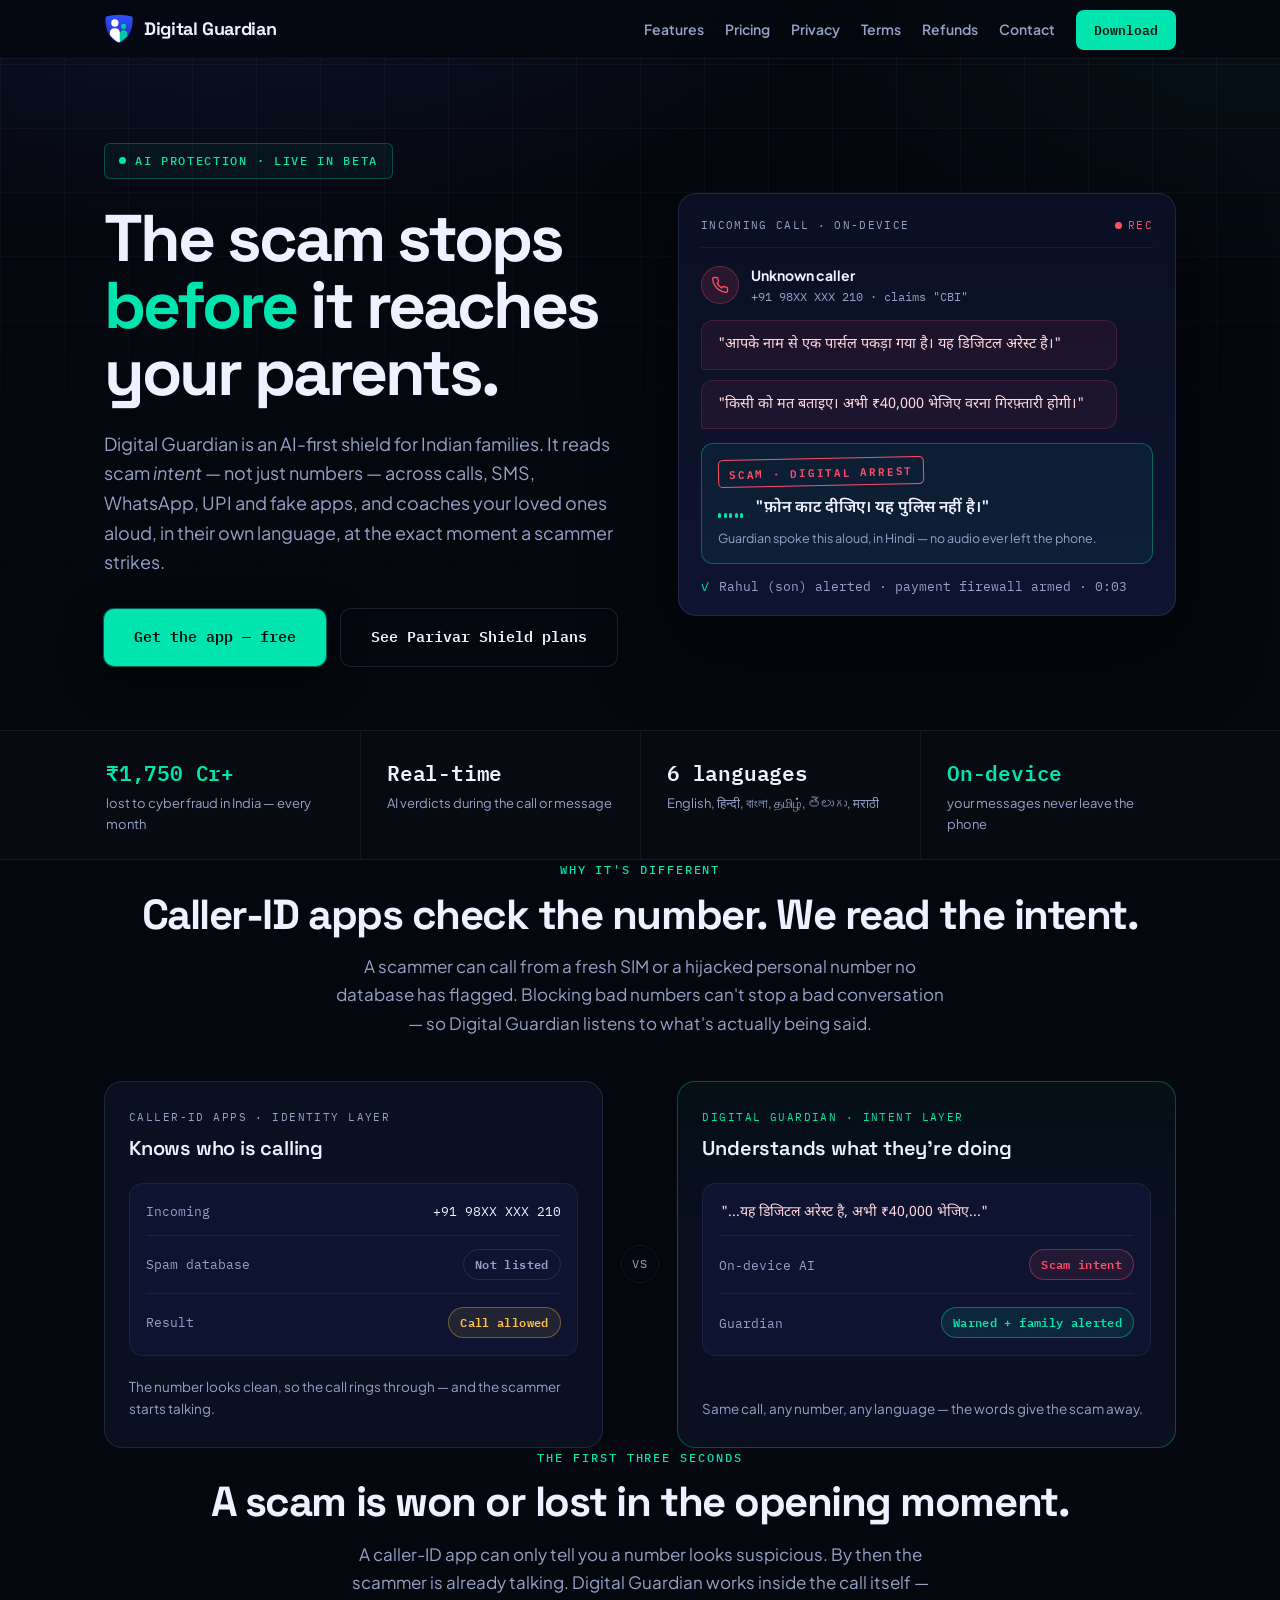
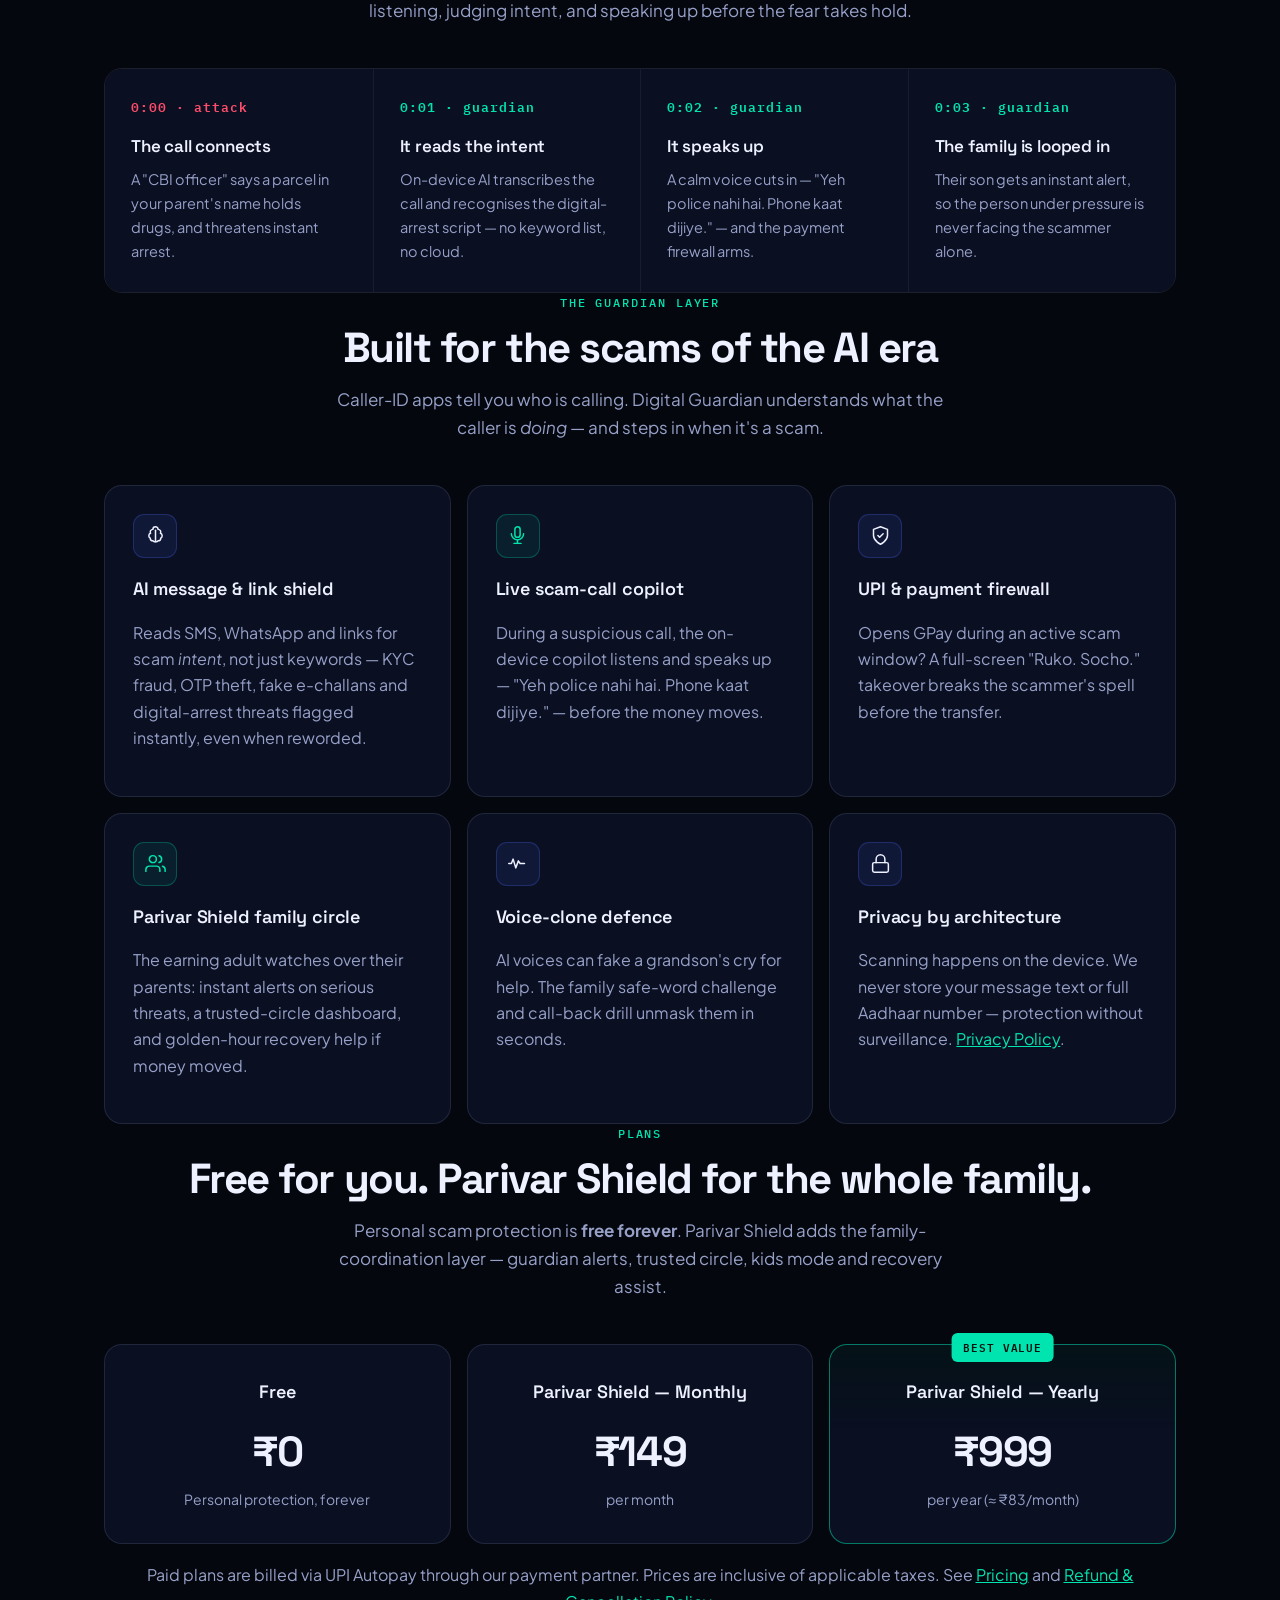
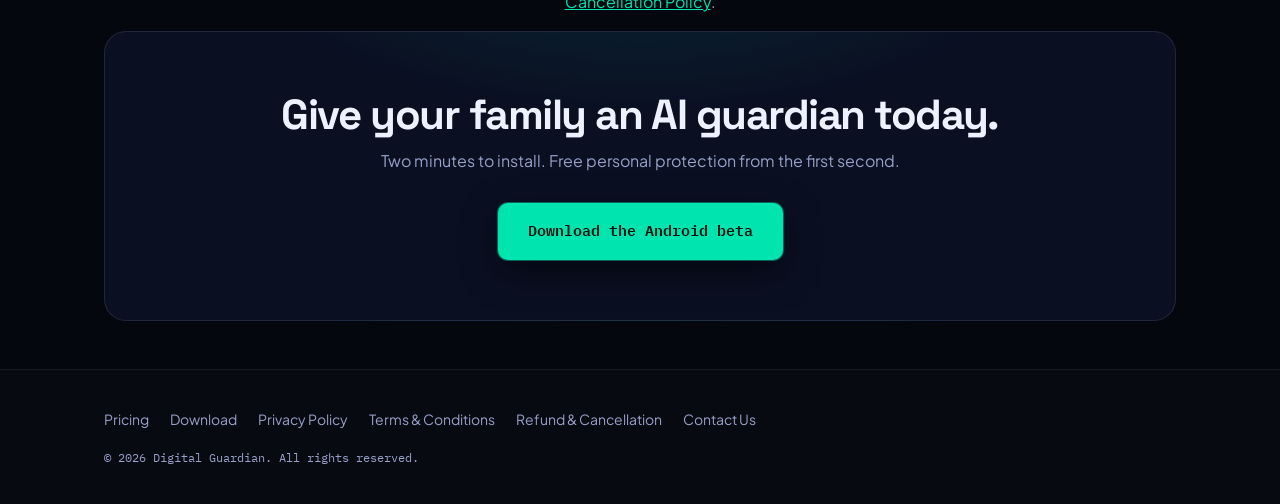
==== commit ed8a14be: "Add Identity-vs-Intent comparison graphic; drop Truecaller for generic 'caller-ID apps' - New visual" ====
--- a/index.html
+++ b/index.html
@@ -85,9 +85,40 @@
 
   <section class="container">
     <div class="sec-head">
+      <p class="kicker">Why it's different</p>
+      <h2>Caller-ID apps check the number. We read the intent.</h2>
+      <p class="lede">A scammer can call from a fresh SIM or a hijacked personal number no database has flagged. Blocking bad numbers can't stop a bad conversation — so Digital Guardian listens to what's actually being said.</p>
+    </div>
+    <div class="compare">
+      <div class="lane" data-reveal>
+        <div class="layer">Caller-ID apps · identity layer</div>
+        <h3>Knows who is calling</h3>
+        <div class="dev">
+          <div class="row"><span class="k">Incoming</span><span class="num2">+91 98XX XXX 210</span></div>
+          <div class="row"><span class="k">Spam database</span><span class="chip2">Not listed</span></div>
+          <div class="row"><span class="k">Result</span><span class="chip2 amber">Call allowed</span></div>
+        </div>
+        <p class="note">The number looks clean, so the call rings through — and the scammer starts talking.</p>
+      </div>
+      <div class="vs">vs</div>
+      <div class="lane win" data-reveal>
+        <div class="layer">Digital Guardian · intent layer</div>
+        <h3>Understands what they're doing</h3>
+        <div class="dev">
+          <div class="say hindi">"...यह डिजिटल अरेस्ट है, अभी ₹40,000 भेजिए..."</div>
+          <div class="row"><span class="k">On-device AI</span><span class="chip2 alert">Scam intent</span></div>
+          <div class="row"><span class="k">Guardian</span><span class="chip2 guard">Warned + family alerted</span></div>
+        </div>
+        <p class="note">Same call, any number, any language — the words give the scam away.</p>
+      </div>
+    </div>
+  </section>
+
+  <section class="container">
+    <div class="sec-head">
       <p class="kicker">The first three seconds</p>
       <h2>A scam is won or lost in the opening moment.</h2>
-      <p class="lede">Truecaller tells you a number looks suspicious. By then the scammer is already talking. Digital Guardian works inside the call itself — listening, judging intent, and speaking up before the fear takes hold.</p>
+      <p class="lede">A caller-ID app can only tell you a number looks suspicious. By then the scammer is already talking. Digital Guardian works inside the call itself — listening, judging intent, and speaking up before the fear takes hold.</p>
     </div>
     <div class="beats">
       <div class="beat attack" data-reveal>
--- a/styles.css
+++ b/styles.css
@@ -219,6 +219,44 @@
 .stat .n .hl { color: var(--guard); }
 .stat .l { font-size: 13px; color: var(--dim); margin-top: 3px; }
 
+/* ── Identity vs Intent (comparison graphic) ─────────── */
+.compare { display: grid; grid-template-columns: 1fr auto 1fr; gap: 18px; align-items: stretch; }
+.lane {
+  background: var(--panel); border: 1px solid var(--line);
+  border-radius: var(--radius); padding: 26px 24px;
+  display: flex; flex-direction: column;
+}
+.lane.win { border-color: rgba(0, 229, 176, 0.3); background: linear-gradient(180deg, rgba(0,229,176,0.04), var(--panel) 40%); }
+.lane .layer {
+  font-family: var(--font-mono); font-size: 11px; letter-spacing: 0.13em;
+  text-transform: uppercase; color: var(--dim); margin-bottom: 6px;
+}
+.lane.win .layer { color: var(--guard); }
+.lane h3 { margin: 0 0 18px; font-size: 20px; }
+.dev { background: var(--panel-2); border: 1px solid var(--line-soft); border-radius: 14px; padding: 4px 16px; margin-bottom: 16px; }
+.dev .row {
+  display: flex; align-items: center; justify-content: space-between; gap: 12px;
+  padding: 13px 0; border-bottom: 1px solid var(--line-soft); font-size: 14px;
+}
+.dev .row:last-child { border-bottom: none; }
+.dev .row .k { color: var(--dim); font-family: var(--font-mono); font-size: 12.5px; }
+.dev .row .num2 { font-family: var(--font-mono); color: var(--ink); font-size: 13px; }
+.dev .say { font-family: var(--font-hindi); color: #FFD7DE; font-size: 14px; padding: 14px 2px 12px; line-height: 1.55; border-bottom: 1px solid var(--line-soft); }
+.chip2 {
+  display: inline-flex; align-items: center; gap: 6px;
+  font-family: var(--font-mono); font-size: 11.5px; font-weight: 600; letter-spacing: 0.03em;
+  padding: 5px 11px; border-radius: 999px; border: 1px solid var(--line); color: var(--dim);
+}
+.chip2.amber { color: var(--amber); border-color: rgba(255,194,77,0.35); background: rgba(255,194,77,0.09); }
+.chip2.alert { color: var(--alert); border-color: rgba(255,77,106,0.4); background: rgba(255,77,106,0.09); }
+.chip2.guard { color: var(--guard); border-color: rgba(0,229,176,0.4); background: rgba(0,229,176,0.09); }
+.lane .note { margin: auto 0 0; font-size: 13.5px; color: var(--dim); padding-top: 4px; }
+.vs {
+  align-self: center; font-family: var(--font-mono); font-size: 12px;
+  color: var(--dim); letter-spacing: 0.12em; text-transform: uppercase;
+  border: 1px solid var(--line-soft); border-radius: 999px; padding: 8px 10px;
+}
+
 /* ── Sections ────────────────────────────────────────── */
 section { padding: 84px 0; }
 .kicker {
@@ -358,4 +396,6 @@
   .beat { border-left: none; border-top: 1px solid var(--line-soft); }
   .beat:first-child { border-top: none; }
   .btn.secondary { margin-left: 0; margin-top: 12px; }
-}
+  .compare { grid-template-columns: 1fr; }
+  .vs { justify-self: center; }
+}
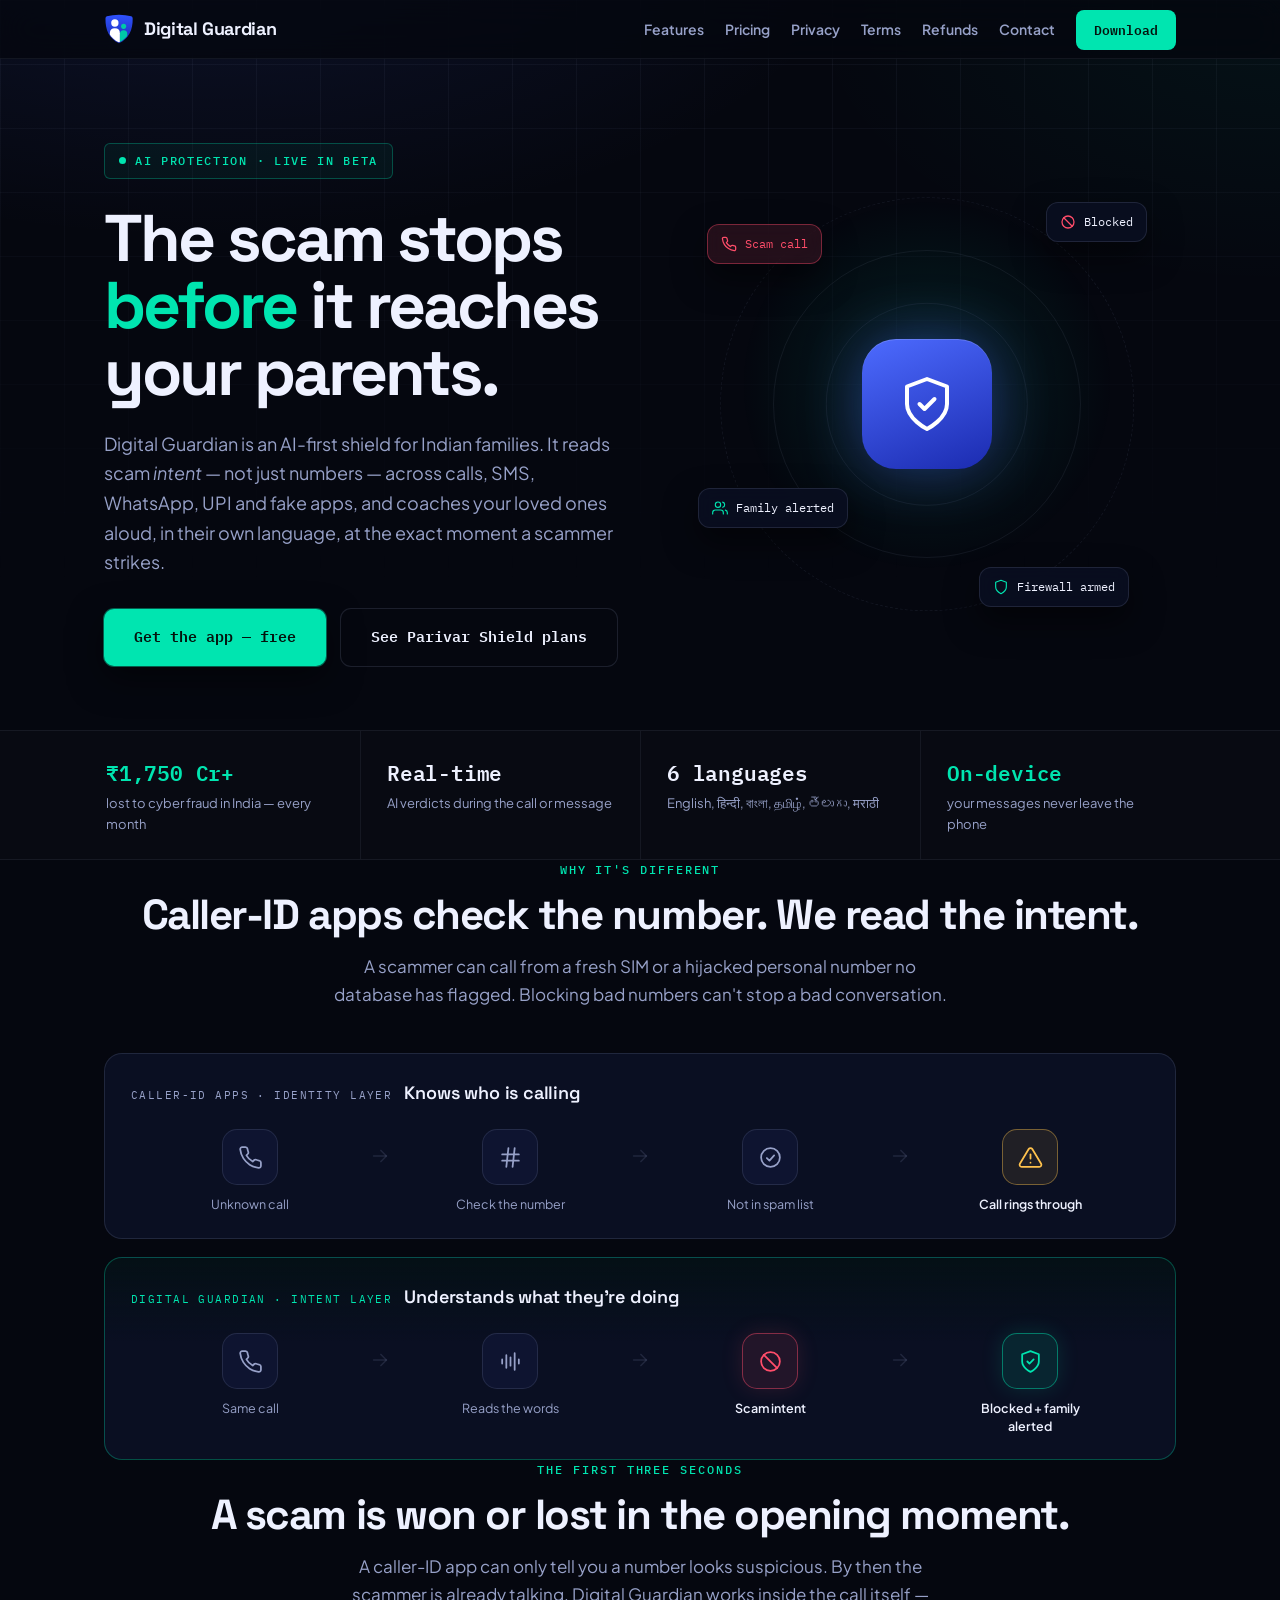
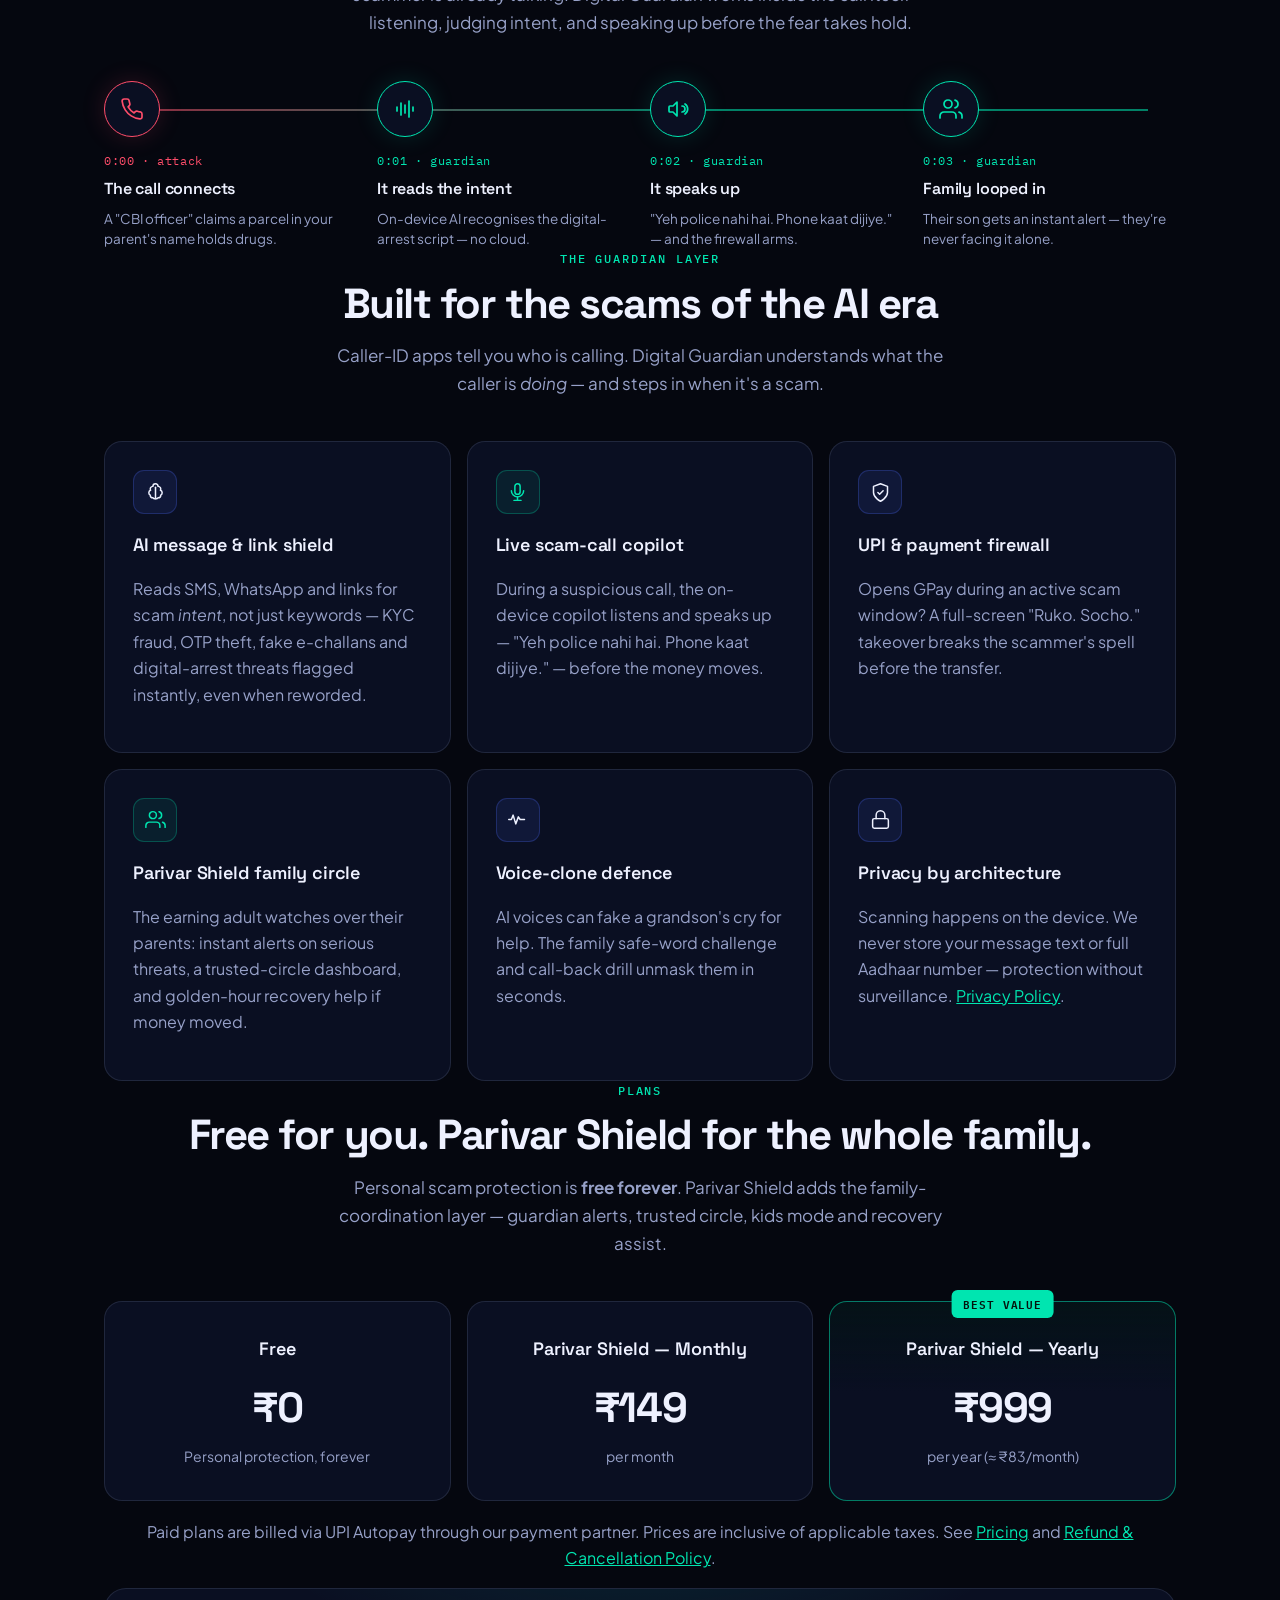
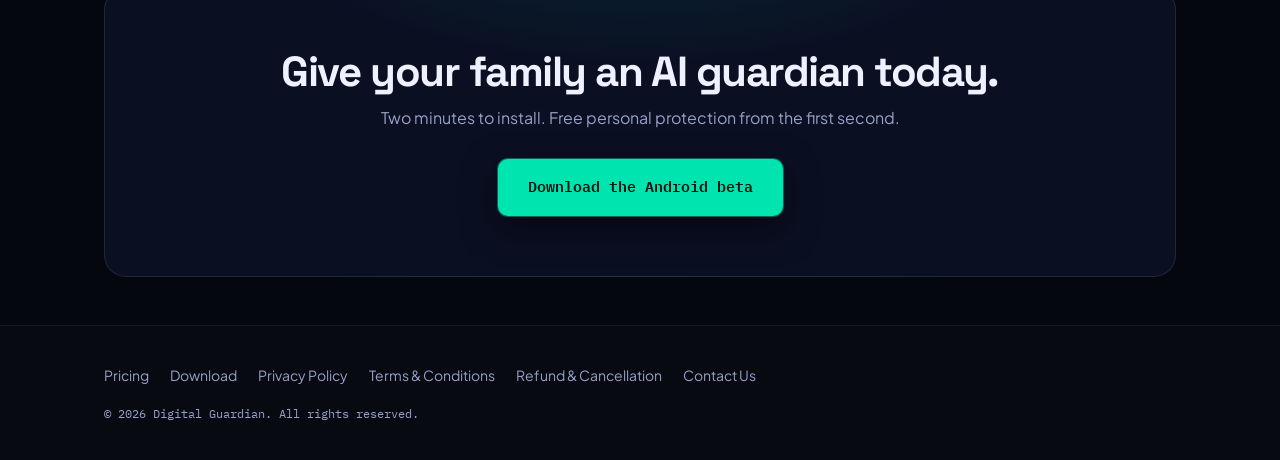
==== commit 94d9c3e6: "Make hero + explainer sections graphical (icons/diagrams over text) - Hero: replace the text-transcr" ====
--- a/index.html
+++ b/index.html
@@ -44,32 +44,30 @@
         <a class="btn secondary" href="pricing.html">See Parivar Shield plans</a>
       </div>
 
-      <!-- The intercept theater: a scam call being caught in real time -->
-      <div class="intercept" aria-hidden="true">
-        <div class="bar">
-          <span>Incoming call · on-device</span>
-          <span class="rec">REC</span>
-        </div>
-        <div class="caller">
-          <span class="avatar">
-            <svg viewBox="0 0 24 24" fill="none" stroke="currentColor" stroke-width="1.8" stroke-linecap="round" stroke-linejoin="round" width="18" height="18"><path d="M22 16.92v3a2 2 0 0 1-2.18 2 19.79 19.79 0 0 1-8.63-3.07 19.5 19.5 0 0 1-6-6 19.79 19.79 0 0 1-3.07-8.67A2 2 0 0 1 4.11 2h3a2 2 0 0 1 2 1.72c.13.96.36 1.9.7 2.81a2 2 0 0 1-.45 2.11L8.09 9.91a16 16 0 0 0 6 6l1.27-1.27a2 2 0 0 1 2.11-.45c.9.34 1.85.57 2.81.7A2 2 0 0 1 22 16.92z"/></svg>
-          </span>
-          <div>
-            <div class="who">Unknown caller</div>
-            <div class="num">+91 98XX XXX 210 · claims "CBI"</div>
-          </div>
-        </div>
-        <div class="bubble seq s1 hindi">"आपके नाम से एक पार्सल पकड़ा गया है। यह डिजिटल अरेस्ट है।"</div>
-        <div class="bubble seq s2 hindi">"किसी को मत बताइए। अभी ₹40,000 भेजिए वरना गिरफ़्तारी होगी।"</div>
-        <div class="verdict seq s3">
-          <span class="stamp">Scam · digital arrest</span>
-          <div class="speak">
-            <span class="wave"><i></i><i></i><i></i><i></i><i></i></span>
-            <span class="line hindi">"फ़ोन काट दीजिए। यह पुलिस नहीं है।"</span>
-          </div>
-          <div class="sub">Guardian spoke this aloud, in Hindi — no audio ever left the phone.</div>
-        </div>
-        <div class="pinged seq s4"><span class="ok">✓</span> Rahul (son) alerted · payment firewall armed · 0:03</div>
+      <!-- The interceptor: a scam call caught by the shield -->
+      <div class="interceptor" aria-hidden="true">
+        <span class="ring r1"></span>
+        <span class="ring r2"></span>
+        <span class="ring r3"></span>
+        <div class="core">
+          <svg viewBox="0 0 24 24" fill="none" stroke="currentColor" stroke-width="1.6" stroke-linecap="round" stroke-linejoin="round"><path d="M12 22s8-4 8-10V5l-8-3-8 3v7c0 6 8 10 8 10z"/><path d="M9 12l2 2 4-4"/></svg>
+        </div>
+        <span class="chip3 incoming">
+          <span class="ic"><svg viewBox="0 0 24 24" fill="none" stroke="currentColor" stroke-width="1.9" stroke-linecap="round" stroke-linejoin="round"><path d="M22 16.92v3a2 2 0 0 1-2.18 2 19.79 19.79 0 0 1-8.63-3.07 19.5 19.5 0 0 1-6-6 19.79 19.79 0 0 1-3.07-8.67A2 2 0 0 1 4.11 2h3a2 2 0 0 1 2 1.72c.13.96.36 1.9.7 2.81a2 2 0 0 1-.45 2.11L8.09 9.91a16 16 0 0 0 6 6l1.27-1.27a2 2 0 0 1 2.11-.45c.9.34 1.85.57 2.81.7A2 2 0 0 1 22 16.92z"/></svg></span>
+          Scam call
+        </span>
+        <span class="chip3 blocked">
+          <span class="ic"><svg viewBox="0 0 24 24" fill="none" stroke="currentColor" stroke-width="1.9" stroke-linecap="round" stroke-linejoin="round"><circle cx="12" cy="12" r="9"/><path d="M5.6 5.6l12.8 12.8"/></svg></span>
+          Blocked
+        </span>
+        <span class="chip3 family">
+          <span class="ic"><svg viewBox="0 0 24 24" fill="none" stroke="currentColor" stroke-width="1.7" stroke-linecap="round" stroke-linejoin="round"><path d="M17 21v-2a4 4 0 0 0-4-4H5a4 4 0 0 0-4 4v2"/><circle cx="9" cy="7" r="4"/><path d="M23 21v-2a4 4 0 0 0-3-3.87"/><path d="M16 3.13a4 4 0 0 1 0 7.75"/></svg></span>
+          Family alerted
+        </span>
+        <span class="chip3 firewall">
+          <span class="ic"><svg viewBox="0 0 24 24" fill="none" stroke="currentColor" stroke-width="1.7" stroke-linecap="round" stroke-linejoin="round"><path d="M12 22s8-4 8-10V5l-8-3-8 3v7c0 6 8 10 8 10z"/></svg></span>
+          Firewall armed
+        </span>
       </div>
     </div>
   </div>
@@ -87,29 +85,56 @@
     <div class="sec-head">
       <p class="kicker">Why it's different</p>
       <h2>Caller-ID apps check the number. We read the intent.</h2>
-      <p class="lede">A scammer can call from a fresh SIM or a hijacked personal number no database has flagged. Blocking bad numbers can't stop a bad conversation — so Digital Guardian listens to what's actually being said.</p>
-    </div>
-    <div class="compare">
-      <div class="lane" data-reveal>
-        <div class="layer">Caller-ID apps · identity layer</div>
-        <h3>Knows who is calling</h3>
-        <div class="dev">
-          <div class="row"><span class="k">Incoming</span><span class="num2">+91 98XX XXX 210</span></div>
-          <div class="row"><span class="k">Spam database</span><span class="chip2">Not listed</span></div>
-          <div class="row"><span class="k">Result</span><span class="chip2 amber">Call allowed</span></div>
-        </div>
-        <p class="note">The number looks clean, so the call rings through — and the scammer starts talking.</p>
-      </div>
-      <div class="vs">vs</div>
-      <div class="lane win" data-reveal>
-        <div class="layer">Digital Guardian · intent layer</div>
-        <h3>Understands what they're doing</h3>
-        <div class="dev">
-          <div class="say hindi">"...यह डिजिटल अरेस्ट है, अभी ₹40,000 भेजिए..."</div>
-          <div class="row"><span class="k">On-device AI</span><span class="chip2 alert">Scam intent</span></div>
-          <div class="row"><span class="k">Guardian</span><span class="chip2 guard">Warned + family alerted</span></div>
-        </div>
-        <p class="note">Same call, any number, any language — the words give the scam away.</p>
+      <p class="lede">A scammer can call from a fresh SIM or a hijacked personal number no database has flagged. Blocking bad numbers can't stop a bad conversation.</p>
+    </div>
+    <div class="flow">
+      <div class="track" data-reveal>
+        <div class="thead"><span class="layer">Caller-ID apps · identity layer</span><h3>Knows who is calling</h3></div>
+        <div class="steps">
+          <div class="step">
+            <span class="tile"><svg viewBox="0 0 24 24" fill="none" stroke="currentColor" stroke-width="1.7" stroke-linecap="round" stroke-linejoin="round"><path d="M22 16.92v3a2 2 0 0 1-2.18 2 19.79 19.79 0 0 1-8.63-3.07 19.5 19.5 0 0 1-6-6 19.79 19.79 0 0 1-3.07-8.67A2 2 0 0 1 4.11 2h3a2 2 0 0 1 2 1.72c.13.96.36 1.9.7 2.81a2 2 0 0 1-.45 2.11L8.09 9.91a16 16 0 0 0 6 6l1.27-1.27a2 2 0 0 1 2.11-.45c.9.34 1.85.57 2.81.7A2 2 0 0 1 22 16.92z"/></svg></span>
+            <span class="cap">Unknown call</span>
+          </div>
+          <span class="arrow"><svg viewBox="0 0 24 24" fill="none" stroke="currentColor" stroke-width="1.8" stroke-linecap="round" stroke-linejoin="round"><path d="M5 12h14"/><path d="M13 6l6 6-6 6"/></svg></span>
+          <div class="step">
+            <span class="tile"><svg viewBox="0 0 24 24" fill="none" stroke="currentColor" stroke-width="1.7" stroke-linecap="round" stroke-linejoin="round"><path d="M4 9h16M4 15h16M10 3 8 21M16 3l-2 18"/></svg></span>
+            <span class="cap">Check the number</span>
+          </div>
+          <span class="arrow"><svg viewBox="0 0 24 24" fill="none" stroke="currentColor" stroke-width="1.8" stroke-linecap="round" stroke-linejoin="round"><path d="M5 12h14"/><path d="M13 6l6 6-6 6"/></svg></span>
+          <div class="step">
+            <span class="tile"><svg viewBox="0 0 24 24" fill="none" stroke="currentColor" stroke-width="1.7" stroke-linecap="round" stroke-linejoin="round"><circle cx="12" cy="12" r="9"/><path d="M8.5 12.5l2.5 2.5 4.5-5"/></svg></span>
+            <span class="cap">Not in spam list</span>
+          </div>
+          <span class="arrow"><svg viewBox="0 0 24 24" fill="none" stroke="currentColor" stroke-width="1.8" stroke-linecap="round" stroke-linejoin="round"><path d="M5 12h14"/><path d="M13 6l6 6-6 6"/></svg></span>
+          <div class="step">
+            <span class="tile amber"><svg viewBox="0 0 24 24" fill="none" stroke="currentColor" stroke-width="1.7" stroke-linecap="round" stroke-linejoin="round"><path d="M10.3 3.9 1.8 18a2 2 0 0 0 1.7 3h17a2 2 0 0 0 1.7-3L13.7 3.9a2 2 0 0 0-3.4 0z"/><path d="M12 9v4"/><path d="M12 17h.01"/></svg></span>
+            <span class="cap on">Call rings through</span>
+          </div>
+        </div>
+      </div>
+      <div class="track win" data-reveal>
+        <div class="thead"><span class="layer">Digital Guardian · intent layer</span><h3>Understands what they're doing</h3></div>
+        <div class="steps">
+          <div class="step">
+            <span class="tile"><svg viewBox="0 0 24 24" fill="none" stroke="currentColor" stroke-width="1.7" stroke-linecap="round" stroke-linejoin="round"><path d="M22 16.92v3a2 2 0 0 1-2.18 2 19.79 19.79 0 0 1-8.63-3.07 19.5 19.5 0 0 1-6-6 19.79 19.79 0 0 1-3.07-8.67A2 2 0 0 1 4.11 2h3a2 2 0 0 1 2 1.72c.13.96.36 1.9.7 2.81a2 2 0 0 1-.45 2.11L8.09 9.91a16 16 0 0 0 6 6l1.27-1.27a2 2 0 0 1 2.11-.45c.9.34 1.85.57 2.81.7A2 2 0 0 1 22 16.92z"/></svg></span>
+            <span class="cap">Same call</span>
+          </div>
+          <span class="arrow"><svg viewBox="0 0 24 24" fill="none" stroke="currentColor" stroke-width="1.8" stroke-linecap="round" stroke-linejoin="round"><path d="M5 12h14"/><path d="M13 6l6 6-6 6"/></svg></span>
+          <div class="step">
+            <span class="tile"><svg viewBox="0 0 24 24" fill="none" stroke="currentColor" stroke-width="1.7" stroke-linecap="round" stroke-linejoin="round"><path d="M4 10v4M8 6v12M12 8v8M16 4v16M20 10v4"/></svg></span>
+            <span class="cap">Reads the words</span>
+          </div>
+          <span class="arrow"><svg viewBox="0 0 24 24" fill="none" stroke="currentColor" stroke-width="1.8" stroke-linecap="round" stroke-linejoin="round"><path d="M5 12h14"/><path d="M13 6l6 6-6 6"/></svg></span>
+          <div class="step">
+            <span class="tile alert"><svg viewBox="0 0 24 24" fill="none" stroke="currentColor" stroke-width="1.7" stroke-linecap="round" stroke-linejoin="round"><circle cx="12" cy="12" r="9"/><path d="M5.6 5.6l12.8 12.8"/></svg></span>
+            <span class="cap on">Scam intent</span>
+          </div>
+          <span class="arrow"><svg viewBox="0 0 24 24" fill="none" stroke="currentColor" stroke-width="1.8" stroke-linecap="round" stroke-linejoin="round"><path d="M5 12h14"/><path d="M13 6l6 6-6 6"/></svg></span>
+          <div class="step">
+            <span class="tile guard"><svg viewBox="0 0 24 24" fill="none" stroke="currentColor" stroke-width="1.7" stroke-linecap="round" stroke-linejoin="round"><path d="M12 22s8-4 8-10V5l-8-3-8 3v7c0 6 8 10 8 10z"/><path d="M9 12l2 2 4-4"/></svg></span>
+            <span class="cap on">Blocked + family alerted</span>
+          </div>
+        </div>
       </div>
     </div>
   </section>
@@ -120,26 +145,38 @@
       <h2>A scam is won or lost in the opening moment.</h2>
       <p class="lede">A caller-ID app can only tell you a number looks suspicious. By then the scammer is already talking. Digital Guardian works inside the call itself — listening, judging intent, and speaking up before the fear takes hold.</p>
     </div>
-    <div class="beats">
-      <div class="beat attack" data-reveal>
-        <div class="t">0:00 · attack</div>
-        <h3>The call connects</h3>
-        <p>A "CBI officer" says a parcel in your parent's name holds drugs, and threatens instant arrest.</p>
-      </div>
-      <div class="beat guard" data-reveal>
-        <div class="t">0:01 · guardian</div>
-        <h3>It reads the intent</h3>
-        <p>On-device AI transcribes the call and recognises the digital-arrest script — no keyword list, no cloud.</p>
-      </div>
-      <div class="beat guard" data-reveal>
-        <div class="t">0:02 · guardian</div>
-        <h3>It speaks up</h3>
-        <p>A calm voice cuts in — "Yeh police nahi hai. Phone kaat dijiye." — and the payment firewall arms.</p>
-      </div>
-      <div class="beat guard" data-reveal>
-        <div class="t">0:03 · guardian</div>
-        <h3>The family is looped in</h3>
-        <p>Their son gets an instant alert, so the person under pressure is never facing the scammer alone.</p>
+    <div class="timeline">
+      <div class="tnode attack" data-reveal>
+        <span class="dot"><svg viewBox="0 0 24 24" fill="none" stroke="currentColor" stroke-width="1.7" stroke-linecap="round" stroke-linejoin="round"><path d="M22 16.92v3a2 2 0 0 1-2.18 2 19.79 19.79 0 0 1-8.63-3.07 19.5 19.5 0 0 1-6-6 19.79 19.79 0 0 1-3.07-8.67A2 2 0 0 1 4.11 2h3a2 2 0 0 1 2 1.72c.13.96.36 1.9.7 2.81a2 2 0 0 1-.45 2.11L8.09 9.91a16 16 0 0 0 6 6l1.27-1.27a2 2 0 0 1 2.11-.45c.9.34 1.85.57 2.81.7A2 2 0 0 1 22 16.92z"/></svg></span>
+        <div class="tbody">
+          <span class="time">0:00 · attack</span>
+          <h3>The call connects</h3>
+          <p>A "CBI officer" claims a parcel in your parent's name holds drugs.</p>
+        </div>
+      </div>
+      <div class="tnode guard" data-reveal>
+        <span class="dot"><svg viewBox="0 0 24 24" fill="none" stroke="currentColor" stroke-width="1.7" stroke-linecap="round" stroke-linejoin="round"><path d="M4 10v4M8 6v12M12 8v8M16 4v16M20 10v4"/></svg></span>
+        <div class="tbody">
+          <span class="time">0:01 · guardian</span>
+          <h3>It reads the intent</h3>
+          <p>On-device AI recognises the digital-arrest script — no cloud.</p>
+        </div>
+      </div>
+      <div class="tnode guard" data-reveal>
+        <span class="dot"><svg viewBox="0 0 24 24" fill="none" stroke="currentColor" stroke-width="1.7" stroke-linecap="round" stroke-linejoin="round"><path d="M3 10v4a1 1 0 0 0 1 1h3l4 4V5L7 9H4a1 1 0 0 0-1 1z"/><path d="M16 9a3 3 0 0 1 0 6"/><path d="M19 7a6 6 0 0 1 0 10"/></svg></span>
+        <div class="tbody">
+          <span class="time">0:02 · guardian</span>
+          <h3>It speaks up</h3>
+          <p>"Yeh police nahi hai. Phone kaat dijiye." — and the firewall arms.</p>
+        </div>
+      </div>
+      <div class="tnode guard" data-reveal>
+        <span class="dot"><svg viewBox="0 0 24 24" fill="none" stroke="currentColor" stroke-width="1.7" stroke-linecap="round" stroke-linejoin="round"><path d="M17 21v-2a4 4 0 0 0-4-4H5a4 4 0 0 0-4 4v2"/><circle cx="9" cy="7" r="4"/><path d="M23 21v-2a4 4 0 0 0-3-3.87"/><path d="M16 3.13a4 4 0 0 1 0 7.75"/></svg></span>
+        <div class="tbody">
+          <span class="time">0:03 · guardian</span>
+          <h3>Family looped in</h3>
+          <p>Their son gets an instant alert — they're never facing it alone.</p>
+        </div>
       </div>
     </div>
   </section>
--- a/styles.css
+++ b/styles.css
@@ -129,83 +129,48 @@
 }
 .btn.secondary:hover { box-shadow: 0 0 0 1px rgba(151,161,200,0.45); }
 
-/* ── Signature: the intercept theater ────────────────── */
-.intercept {
-  position: relative;
-  background: linear-gradient(180deg, var(--panel), var(--panel-2));
-  border: 1px solid var(--line);
-  border-radius: var(--radius);
-  padding: 22px 22px 18px;
-  box-shadow: 0 30px 80px rgba(0, 0, 0, 0.55);
-}
-.intercept .bar {
-  display: flex; align-items: center; justify-content: space-between;
-  font-family: var(--font-mono); font-size: 11px; letter-spacing: 0.12em;
-  text-transform: uppercase; color: var(--dim);
-  border-bottom: 1px solid var(--line-soft); padding-bottom: 12px; margin-bottom: 16px;
-}
-.intercept .bar .rec { color: var(--alert); display: inline-flex; align-items: center; gap: 6px; }
-.intercept .bar .rec::before {
-  content: ""; width: 7px; height: 7px; border-radius: 50%; background: var(--alert);
-  animation: pulse-r 1.6s infinite;
-}
-@keyframes pulse-r { 0%,100% { opacity: 1; } 50% { opacity: 0.35; } }
-.caller {
-  display: flex; align-items: center; gap: 12px; margin-bottom: 14px;
-}
-.caller .avatar {
-  width: 38px; height: 38px; border-radius: 50%; flex: none;
-  background: rgba(255, 77, 106, 0.12); border: 1px solid rgba(255, 77, 106, 0.3);
-  display: flex; align-items: center; justify-content: center; color: var(--alert);
-}
-.caller .who { font-weight: 700; font-size: 14px; }
-.caller .num { font-family: var(--font-mono); font-size: 12px; color: var(--dim); }
-.bubble {
-  font-family: var(--font-hindi);
-  background: rgba(255, 77, 106, 0.07);
-  border: 1px solid rgba(255, 77, 106, 0.18);
-  border-radius: 12px 12px 12px 3px;
-  padding: 12px 16px; font-size: 14.5px; line-height: 1.6; color: #FFD7DE;
-  max-width: 92%; margin-bottom: 10px;
-}
-.seq { opacity: 0; transform: translateY(10px); animation: land .5s ease-out forwards; }
-.seq.s1 { animation-delay: .4s; }
-.seq.s2 { animation-delay: 1.6s; }
-.seq.s3 { animation-delay: 3.1s; }
-.seq.s4 { animation-delay: 4.2s; }
-@keyframes land { to { opacity: 1; transform: none; } }
-.verdict {
-  margin-top: 14px;
-  border: 1px solid rgba(0, 229, 176, 0.35);
-  background: rgba(0, 229, 176, 0.06);
-  border-radius: 12px; padding: 14px 16px;
-}
-.verdict .stamp {
-  display: inline-block;
-  font-family: var(--font-mono); font-size: 11px; font-weight: 600;
-  letter-spacing: 0.16em; text-transform: uppercase;
-  color: var(--alert); border: 1.5px solid var(--alert);
-  padding: 4px 10px; border-radius: 5px; margin-bottom: 10px;
-  transform: rotate(-1.2deg);
-}
-.verdict .speak {
-  display: flex; align-items: center; gap: 12px;
-}
-.verdict .speak .line { font-family: var(--font-hindi); font-weight: 600; font-size: 16px; color: var(--ink); }
-.verdict .sub { font-size: 12.5px; color: var(--dim); margin-top: 6px; }
-.wave { display: inline-flex; align-items: flex-end; gap: 2.5px; height: 18px; flex: none; }
-.wave i {
-  width: 3px; background: var(--guard); border-radius: 2px; height: 30%;
-  animation: wave 1s ease-in-out infinite;
-}
-.wave i:nth-child(2) { animation-delay: .12s; } .wave i:nth-child(3) { animation-delay: .24s; }
-.wave i:nth-child(4) { animation-delay: .36s; } .wave i:nth-child(5) { animation-delay: .48s; }
-@keyframes wave { 0%,100% { height: 25%; } 50% { height: 100%; } }
-.pinged {
-  display: flex; align-items: center; gap: 10px; margin-top: 12px;
-  font-family: var(--font-mono); font-size: 12.5px; color: var(--dim);
-}
-.pinged .ok { color: var(--guard); }
+/* ── Signature: the interceptor (graphical hero) ─────── */
+.interceptor {
+  position: relative; width: 100%; max-width: 440px; margin: 0 auto;
+  aspect-ratio: 1 / 1; display: flex; align-items: center; justify-content: center;
+}
+.interceptor::before {
+  content: ""; position: absolute; width: 92%; height: 92%; border-radius: 50%;
+  background: radial-gradient(circle at 50% 45%, rgba(0,229,176,0.12), transparent 62%);
+}
+.interceptor .ring {
+  position: absolute; left: 50%; top: 50%; transform: translate(-50%, -50%);
+  border-radius: 50%; border: 1px solid var(--line-soft);
+}
+.ring.r1 { width: 46%; height: 46%; }
+.ring.r2 { width: 70%; height: 70%; }
+.ring.r3 { width: 94%; height: 94%; border-style: dashed; border-color: var(--line); opacity: .6; animation: spin 30s linear infinite; }
+@keyframes spin { to { transform: translate(-50%, -50%) rotate(360deg); } }
+.core {
+  position: relative; z-index: 3; width: 130px; height: 130px; border-radius: 34px;
+  background: linear-gradient(158deg, var(--indigo), #1B2BB0);
+  display: flex; align-items: center; justify-content: center;
+  box-shadow: 0 0 60px rgba(77,107,255,0.4), inset 0 1px 0 rgba(255,255,255,0.16);
+}
+.core svg { width: 60px; height: 60px; color: #fff; }
+.chip3 {
+  position: absolute; z-index: 4; display: inline-flex; align-items: center; gap: 8px;
+  padding: 9px 13px; border-radius: 12px; white-space: nowrap;
+  background: rgba(10,15,34,0.85); border: 1px solid var(--line);
+  backdrop-filter: blur(8px); -webkit-backdrop-filter: blur(8px);
+  font-family: var(--font-mono); font-size: 12px; color: var(--ink);
+  box-shadow: 0 14px 32px rgba(0,0,0,0.5); animation: float 6s ease-in-out infinite;
+}
+.chip3 .ic { display: flex; flex: none; }
+.chip3 .ic svg { width: 16px; height: 16px; }
+.chip3.incoming { top: 9%; left: 0; color: var(--alert); background: rgba(255,77,106,0.12); border-color: rgba(255,77,106,0.4); }
+.chip3.blocked  { top: 4%; right: 0; animation-delay: -1s; }
+.chip3.blocked .ic  { color: var(--alert); }
+.chip3.family   { bottom: 22%; left: -2%; animation-delay: -2.4s; }
+.chip3.family .ic   { color: var(--guard); }
+.chip3.firewall { bottom: 4%; right: 4%; animation-delay: -3.6s; }
+.chip3.firewall .ic { color: var(--guard); }
+@keyframes float { 0%, 100% { transform: translateY(0); } 50% { transform: translateY(-7px); } }
 
 /* ── Ticker / stats ──────────────────────────────────── */
 .stats { border-top: 1px solid var(--line-soft); border-bottom: 1px solid var(--line-soft); background: rgba(255,255,255,0.015); }
@@ -219,43 +184,54 @@
 .stat .n .hl { color: var(--guard); }
 .stat .l { font-size: 13px; color: var(--dim); margin-top: 3px; }
 
-/* ── Identity vs Intent (comparison graphic) ─────────── */
-.compare { display: grid; grid-template-columns: 1fr auto 1fr; gap: 18px; align-items: stretch; }
-.lane {
-  background: var(--panel); border: 1px solid var(--line);
-  border-radius: var(--radius); padding: 26px 24px;
-  display: flex; flex-direction: column;
-}
-.lane.win { border-color: rgba(0, 229, 176, 0.3); background: linear-gradient(180deg, rgba(0,229,176,0.04), var(--panel) 40%); }
-.lane .layer {
-  font-family: var(--font-mono); font-size: 11px; letter-spacing: 0.13em;
-  text-transform: uppercase; color: var(--dim); margin-bottom: 6px;
-}
-.lane.win .layer { color: var(--guard); }
-.lane h3 { margin: 0 0 18px; font-size: 20px; }
-.dev { background: var(--panel-2); border: 1px solid var(--line-soft); border-radius: 14px; padding: 4px 16px; margin-bottom: 16px; }
-.dev .row {
-  display: flex; align-items: center; justify-content: space-between; gap: 12px;
-  padding: 13px 0; border-bottom: 1px solid var(--line-soft); font-size: 14px;
-}
-.dev .row:last-child { border-bottom: none; }
-.dev .row .k { color: var(--dim); font-family: var(--font-mono); font-size: 12.5px; }
-.dev .row .num2 { font-family: var(--font-mono); color: var(--ink); font-size: 13px; }
-.dev .say { font-family: var(--font-hindi); color: #FFD7DE; font-size: 14px; padding: 14px 2px 12px; line-height: 1.55; border-bottom: 1px solid var(--line-soft); }
-.chip2 {
-  display: inline-flex; align-items: center; gap: 6px;
-  font-family: var(--font-mono); font-size: 11.5px; font-weight: 600; letter-spacing: 0.03em;
-  padding: 5px 11px; border-radius: 999px; border: 1px solid var(--line); color: var(--dim);
-}
-.chip2.amber { color: var(--amber); border-color: rgba(255,194,77,0.35); background: rgba(255,194,77,0.09); }
-.chip2.alert { color: var(--alert); border-color: rgba(255,77,106,0.4); background: rgba(255,77,106,0.09); }
-.chip2.guard { color: var(--guard); border-color: rgba(0,229,176,0.4); background: rgba(0,229,176,0.09); }
-.lane .note { margin: auto 0 0; font-size: 13.5px; color: var(--dim); padding-top: 4px; }
-.vs {
-  align-self: center; font-family: var(--font-mono); font-size: 12px;
-  color: var(--dim); letter-spacing: 0.12em; text-transform: uppercase;
-  border: 1px solid var(--line-soft); border-radius: 999px; padding: 8px 10px;
-}
+/* ── The two layers (visual flow diagram) ────────────── */
+.flow { display: flex; flex-direction: column; gap: 18px; }
+.track {
+  border: 1px solid var(--line); border-radius: var(--radius);
+  background: var(--panel); padding: 24px 26px;
+}
+.track.win { border-color: rgba(0,229,176,0.3); background: linear-gradient(180deg, rgba(0,229,176,0.045), var(--panel) 42%); }
+.track .thead { display: flex; align-items: baseline; gap: 12px; flex-wrap: wrap; margin-bottom: 22px; }
+.track .thead .layer { font-family: var(--font-mono); font-size: 11px; letter-spacing: 0.13em; text-transform: uppercase; color: var(--dim); }
+.track.win .thead .layer { color: var(--guard); }
+.track .thead h3 { margin: 0; font-size: 18px; }
+.steps { display: flex; align-items: flex-start; }
+.step { flex: 1 1 0; display: flex; flex-direction: column; align-items: center; text-align: center; gap: 11px; padding: 0 6px; }
+.step .tile {
+  width: 56px; height: 56px; border-radius: 15px; flex: none;
+  display: flex; align-items: center; justify-content: center;
+  background: var(--panel-2); border: 1px solid var(--line); color: var(--dim);
+}
+.step .tile svg { width: 25px; height: 25px; }
+.step .tile.amber { color: var(--amber); border-color: rgba(255,194,77,0.4); background: rgba(255,194,77,0.09); }
+.step .tile.alert { color: var(--alert); border-color: rgba(255,77,106,0.45); background: rgba(255,77,106,0.1); box-shadow: 0 0 22px rgba(255,77,106,0.14); }
+.step .tile.guard { color: var(--guard); border-color: rgba(0,229,176,0.45); background: rgba(0,229,176,0.1); box-shadow: 0 0 22px rgba(0,229,176,0.14); }
+.step .cap { font-size: 12.5px; color: var(--dim); line-height: 1.4; max-width: 128px; }
+.step .cap.on { color: var(--ink); font-weight: 600; }
+.arrow { flex: none; margin-top: 16px; color: var(--line); display: flex; }
+.arrow svg { width: 22px; height: 22px; }
+
+/* ── First three seconds (visual timeline) ───────────── */
+.timeline { position: relative; display: grid; grid-template-columns: repeat(4, 1fr); gap: 20px; margin-top: 6px; }
+.timeline::before {
+  content: ""; position: absolute; left: 28px; right: 28px; top: 28px; height: 2px;
+  background: linear-gradient(90deg, var(--alert), var(--guard) 55%); opacity: 0.55;
+}
+.tnode { position: relative; z-index: 1; display: flex; flex-direction: column; align-items: flex-start; gap: 14px; }
+.tnode .dot {
+  width: 56px; height: 56px; border-radius: 50%; flex: none;
+  display: flex; align-items: center; justify-content: center;
+  background: var(--panel); border: 1.5px solid var(--line); color: var(--dim);
+}
+.tnode .dot svg { width: 24px; height: 24px; }
+.tnode.attack .dot { border-color: var(--alert); color: var(--alert); box-shadow: 0 0 24px rgba(255,77,106,0.16); }
+.tnode.guard .dot { border-color: var(--guard); color: var(--guard); box-shadow: 0 0 24px rgba(0,229,176,0.14); }
+.tbody { display: flex; flex-direction: column; gap: 6px; }
+.tnode .time { font-family: var(--font-mono); font-size: 12px; letter-spacing: 0.05em; color: var(--dim); }
+.tnode.attack .time { color: var(--alert); }
+.tnode.guard .time { color: var(--guard); }
+.tnode h3 { margin: 0; font-size: 16px; }
+.tnode p { margin: 0; font-size: 13.5px; color: var(--dim); line-height: 1.5; }
 
 /* ── Sections ────────────────────────────────────────── */
 section { padding: 84px 0; }
@@ -273,19 +249,6 @@
 h3 { font-family: var(--font-display); font-size: 18px; margin: 26px 0 8px; letter-spacing: -0.01em; font-weight: 600; }
 .sec-head { text-align: center; }
 .sec-head .lede { margin-left: auto; margin-right: auto; }
-
-/* ── Timeline: the first three seconds ───────────────── */
-.beats { display: grid; grid-template-columns: repeat(auto-fit, minmax(230px, 1fr)); gap: 0; border: 1px solid var(--line); border-radius: var(--radius); overflow: hidden; }
-.beat { padding: 28px 26px; border-left: 1px solid var(--line-soft); background: var(--panel); position: relative; }
-.beat:first-child { border-left: none; }
-.beat .t {
-  font-family: var(--font-mono); font-size: 13px; font-weight: 600;
-  color: var(--dim); letter-spacing: 0.08em; margin-bottom: 14px;
-}
-.beat.attack .t { color: var(--alert); }
-.beat.guard .t { color: var(--guard); }
-.beat h3 { margin: 0 0 8px; font-size: 17px; }
-.beat p { margin: 0; font-size: 14.5px; color: var(--dim); }
 
 /* ── Cards ───────────────────────────────────────────── */
 .grid { display: grid; grid-template-columns: repeat(auto-fit, minmax(290px, 1fr)); gap: 16px; }
@@ -393,9 +356,16 @@
   .hero .container { grid-template-columns: 1fr; gap: 40px; }
   .stat { border-left: none; border-top: 1px solid var(--line-soft); }
   .stat:first-child { border-top: none; }
-  .beat { border-left: none; border-top: 1px solid var(--line-soft); }
-  .beat:first-child { border-top: none; }
   .btn.secondary { margin-left: 0; margin-top: 12px; }
-  .compare { grid-template-columns: 1fr; }
-  .vs { justify-self: center; }
-}
+  .interceptor { max-width: 340px; }
+  /* flow: steps stack vertically, arrows point down */
+  .steps { flex-direction: column; align-items: stretch; gap: 4px; }
+  .step { flex-direction: row; text-align: left; gap: 14px; padding: 6px 0; }
+  .step .cap { max-width: none; }
+  .arrow { margin: 0 0 0 28px; }
+  .arrow svg { transform: rotate(90deg); }
+  /* timeline: vertical rail */
+  .timeline { grid-template-columns: 1fr; gap: 0; }
+  .timeline::before { left: 28px; right: auto; top: 28px; bottom: 28px; width: 2px; height: auto; background: linear-gradient(180deg, var(--alert), var(--guard) 55%); }
+  .tnode { flex-direction: row; align-items: flex-start; gap: 16px; padding-bottom: 26px; }
+}
